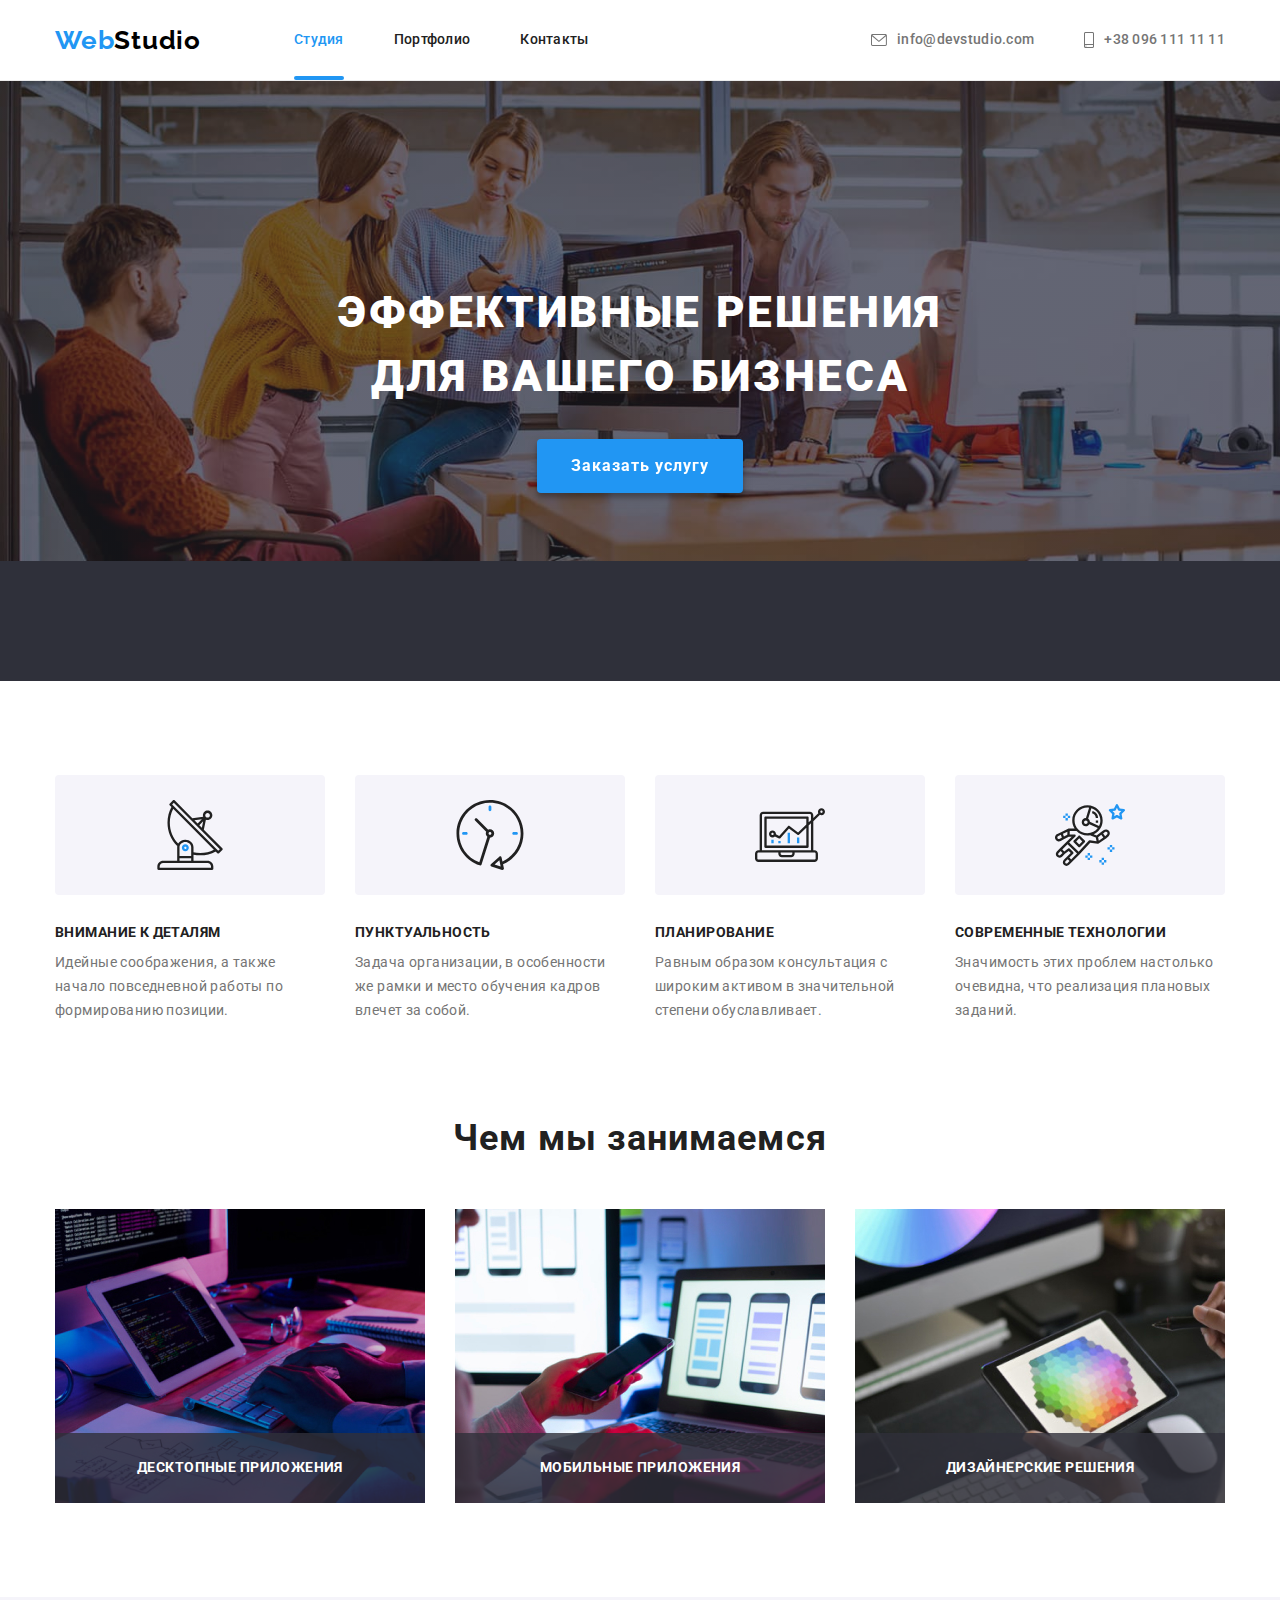
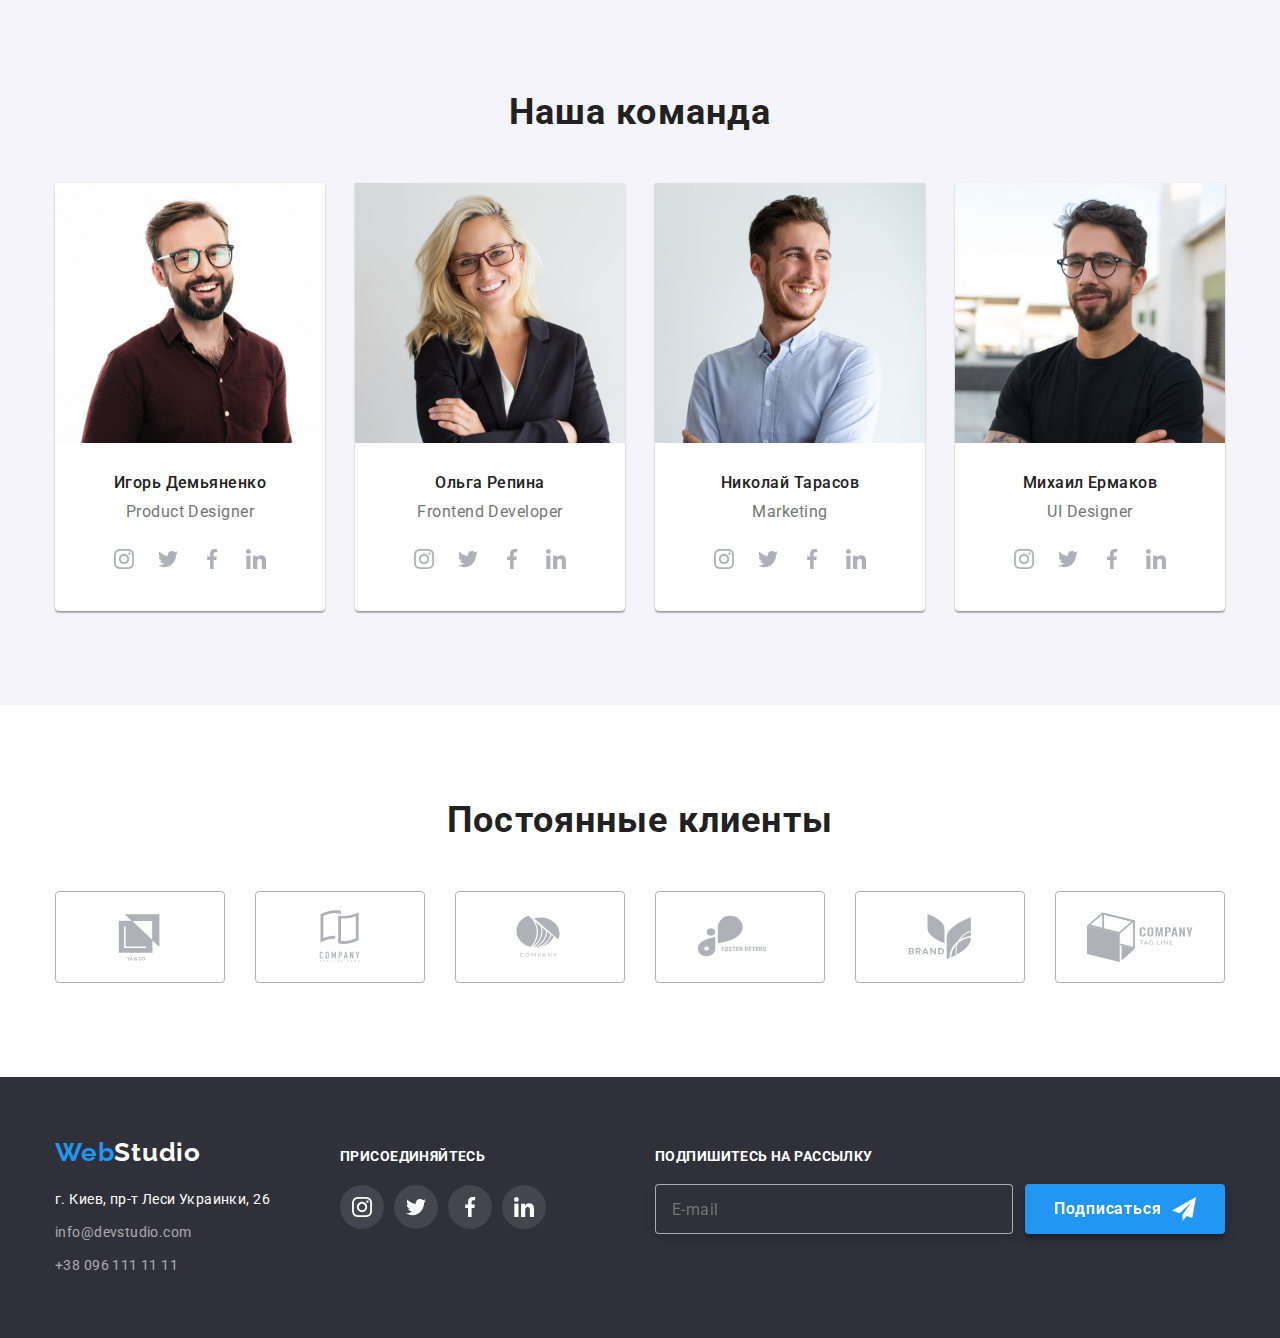
==== index.html @ 2eb10746 "created" ====
<!DOCTYPE html>
<html lang="ru">
<head>
    <meta charset="UTF-8">
    <meta http-equiv="X-UA-Compatible" content="IE=edge">
    <meta name="viewport" content="width=device-width, initial-scale=1.0">
      <title>WebStudio</title> 
    <link rel="preconnect" href="https://fonts.googleapis.com">
<link rel="preconnect" href="https://fonts.gstatic.com" crossorigin>
<link href="https://fonts.googleapis.com/css2?family=Raleway:wght@700&family=Roboto:wght@400;500;700;900&display=swap" rel="stylesheet">
<link rel="stylesheet"
    href="https://cdnjs.cloudflare.com/ajax/libs/modern-normalize/1.1.0/modern-normalize.min.css" />
    <link rel="stylesheet" href="css/main.min.css">
</head>
<body>
       <header class="header">
        <div class="container header-container">
           <!-- main navigation -->
        <nav class="header-nav">
           <a class="logo" href="./index.html">Web<span class="header__logoStudio">Studio</span></a>
<ul class="nav-list"> 
    <li class="nav-list__item"><a href="./index.html" class="nav-list__link current">Студия</a></li>
    <li class="nav-list__item"><a href="./potfolio.html" class="nav-list__link">Портфолио</a></li>
    <li class="nav-list__item"><a href="#" class="nav-list__link">Контакты</a></li>
</ul>
</nav>
<!-- contact navigation -->
<ul class="contact-list"> 
    <li class="contact-list__item">
     <a href="mailto:info@devstudio.com" class="contact-list__link">
        <svg class="contact-list__icon" aria-label="e-mail adress" width="16" height="12">
            <use href="./images/sprite_svg/project-icons.svg#icon-envelope"></use>
        </svg>
        info@devstudio.com
    </a>
    </li>
    <li class="contact-list__item">
        <a href="tel:+380961111111" class="contact-list__link">
            <svg class="contact-list__icon" aria-label="e-mail adress" width="10" height="16">
                <use href="./images/sprite_svg/project-icons.svg#icon-smartphone"></use>
            </svg>
            +38 096 111 11 11
        </a></li>
</ul>
</div>
    </header> 
        <main>
        <!-- Секція з банером і кнопкою -->
            <section class="hero overlay">
                <div class="container">
                <h1 class="hero_hero-title">Эффективные решения<br> для вашего бизнеса</h1>
            <button data-modal-open type="button" class="button-order">Заказать услугу</button>
                 </div>
        </section>
    <!--Описание возможностей/способностей-->
        <section class="benefits">
            <div class="container">
            <h2 class="visually-hidden">Наши особенности</h2> 
            <ul class="benefits_list">
                <li class="benefits_item">
                    <div class="benefits_icon-bg">
                    <svg aria-label="antenna" width="70" height="70">
                        <use href="./images/sprite_svg/project-icons.svg#icon-antenna"></use>
                    </svg>
                    </div>
                    <h3 class="benefits_title">Внимание к деталям</h3>
                    <p class="benefits_description">Идейные соображения, а также начало повседневной работы по формированию позиции.</p>
                </li>
                <li class="benefits_item">
                    <div class="benefits_icon-bg">
                     <svg aria-label="clock" width="70" height="70">
                        <use href="./images/sprite_svg/project-icons.svg#icon-clock"></use>
                    </svg>
                    </div>
                    <h3 class="benefits_title">Пунктуальность</h3>
                    <p class="benefits_description">Задача организации, в особенности же рамки и место обучения кадров влечет за собой.</p>
                </li>
                <li class="benefits_item">
                    <div class="benefits_icon-bg">
                     <svg aria-label="diagram" width="70" height="70">
                        <use href="./images/sprite_svg/project-icons.svg#icon-diagram"></use>
                    </svg>
                    </div>
                    <h3 class="benefits_title">Планирование</h3>
                    <p class="benefits_description">Равным образом консультация с широким активом в значительной степени обуславливает.</p>
                </li>
                <li class="benefits_item">
                    <div class="benefits_icon-bg">
                     <svg aria-label="icon-astronaut" width="70" height="70">
                        <use href="./images/sprite_svg/project-icons.svg#icon-astronaut"></use>
                    </svg>
                    </div>
                    <h3 class="benefits_title">Современные технологии</h3>
                    <p class="benefits_description">Значимость этих проблем настолько очевидна, что реализация плановых заданий.</p>
                </li>
            </ul>
            </div>
        </section>
    <!--Чем мы занимаемся-->
        <section class="services">
            <div class="container">
            <h2 class="services_title">Чем мы занимаемся</h2>
            <ul class="services_list">
                <li class="services_item">
                    <img src="./images/box1.jpg" 
                    alt="верстка сайтов"    
                    width="370" 
                    height="294"> 
                        <p class="services_desc">
              Десктопные приложения
            </p>
                </li>
                <li class="services_item">
                    <img src="./images/box2.jpg" 
                    alt="верстка мобильных приложений"
                    width="370"
                    height="294"
                    > 
                           <p class="services_desc">
               Мобильные приложения
                           </p>
                </li>
                <li class="services_item">
                    <img src="./images/box3.jpg" 
                    alt="web дизайн"
                    width="370"
                    height="294"
                    > 
                <p class="services_desc">
               Дизайнерские решения
            </p>
                </li>
            </ul>
            </div>
        </section>
    <!--НАША КОМАНДА-->
        <section class="team">
            <div class="container">
            <h2 class="team__title">Наша команда</h2>
            <ul class="team__list">
                <li class="team__item">
                    <img src="./images/team/Igor_Demyanenko.jpg" 
                    alt="Игорь Демьяненко Product Designer"
                    width="270">
                    <div class="team__card">
                    <h3 class="team__name">Игорь Демьяненко</h3>
                    <p class="team__spec">Product Designer</p>
                    <ul class="icons-set">
                        <li class="icons-set__item">
                        <a class="icons-set__link" href="">
                            <svg class="icons-set__icon" aria-label="instagram">
                                <use href="./images/sprite_svg/project-icons.svg#icon-instagram"></use>
                            </svg>
                        </a>
</li>
<li class="icons-set__item">
                         <a class="icons-set__link" href="">
                            <svg class="icons-set__icon" aria-label="twitter">
                                <use href="./images/sprite_svg/project-icons.svg#icon-twitter"></use>
                            </svg>
                        </a>
</li>
<li class="icons-set__item">
                         <a class="icons-set__link" href="">
                            <svg class="icons-set__icon" aria-label="facebook">
                                <use href="./images/sprite_svg/project-icons.svg#icon-facebook"></use>
                            </svg>
                        </a>
</li>
<li class="icons-set__item">
                         <a class="icons-set__link" href="">
                            <svg class="icons-set__icon" aria-label="linkedin">
                                <use href="./images/sprite_svg/project-icons.svg#icon-linkedin"></use>
                            </svg>
                        </a>
                        </li>
                    </ul>
                </div>
          </li>
                <li class="team__item">
                    <img src="./images/team/Olga_Repina.jpg" 
                    alt="Ольга Репина Frontend Developer"
                    width="270">
                    <div class="team__card">
                    <h3 class="team__name">Ольга Репина</h3>
                    <p class="team__spec">Frontend Developer</p>
                    <ul class="icons-set">
                        <li class="icons-set__item">
                        <a class="icons-set__link" href="">
                            <svg class="icons-set__icon" aria-label="instagram">
                                <use href="./images/sprite_svg/project-icons.svg#icon-instagram"></use>
                            </svg>
                        </a>
</li>
<li class="icons-set__item">
                         <a class="icons-set__link" href="">
                            <svg class="icons-set__icon" aria-label="twitter">
                                <use href="./images/sprite_svg/project-icons.svg#icon-twitter"></use>
                            </svg>
                        </a>
</li>
<li class="icons-set__item">
                         <a class="icons-set__link" href="">
                            <svg class="icons-set__icon" aria-label="facebook">
                                <use href="./images/sprite_svg/project-icons.svg#icon-facebook"></use>
                            </svg>
                        </a>
</li>
<li class="icons-set__item">
                         <a class="icons-set__link" href="">
                            <svg class="icons-set__icon" aria-label="linkedin">
                                <use href="./images/sprite_svg/project-icons.svg#icon-linkedin"></use>
                            </svg>
                        </a>
                        </li>
                    </ul>
</div>                </li>
                <li class="team__item">
                    <img src="./images/team/Nikolay_Tarasov.jpg" 
                    alt="Николай Тарасов Marketing"
                    width="270">
                    <div class="team__card">
                    <h3 class="team__name">Николай Тарасов</h3>
                    <p class="team__spec">Marketing</p>
                   <ul class="icons-set">
                        <li class="icons-set__item">
                        <a class="icons-set__link" href="">
                            <svg class="icons-set__icon" aria-label="instagram">
                                <use href="./images/sprite_svg/project-icons.svg#icon-instagram"></use>
                            </svg>
                        </a>
</li>
<li class="icons-set__item">
                         <a class="icons-set__link" href="">
                            <svg class="icons-set__icon" aria-label="twitter">
                                <use href="./images/sprite_svg/project-icons.svg#icon-twitter"></use>
                            </svg>
                        </a>
</li>
<li class="icons-set__item">
                         <a class="icons-set__link" href="">
                            <svg class="icons-set__icon" aria-label="facebook">
                                <use href="./images/sprite_svg/project-icons.svg#icon-facebook"></use>
                            </svg>
                        </a>
</li>
<li class="icons-set__item">
                         <a class="icons-set__link" href="">
                            <svg class="icons-set__icon" aria-label="linkedin">
                                <use href="./images/sprite_svg/project-icons.svg#icon-linkedin"></use>
                            </svg>
                        </a>
                        </li>
                    </ul>
   </div>             </li>
                <li class="team__item">
                    <img src="./images/team/Mykhail_Ermakov.jpg" 
                    alt="Михаил Ермаков UI Designer"
                    width="270">
                    <div class="team__card">
                    <h3 class="team__name">Михаил Ермаков</h3>
                    <p class="team__spec">UI Designer</p>
                    <ul class="icons-set">
                        <li class="icons-set__item">
                        <a class="icons-set__link" href="">
                            <svg class="icons-set__icon" aria-label="instagram">
                                <use href="./images/sprite_svg/project-icons.svg#icon-instagram"></use>
                            </svg>
                        </a>
</li>
<li class="icons-set__item">
                         <a class="icons-set__link" href="">
                            <svg class="icons-set__icon" aria-label="twitter">
                                <use href="./images/sprite_svg/project-icons.svg#icon-twitter"></use>
                            </svg>
                        </a>
</li>
<li class="icons-set__item">
                         <a class="icons-set__link" href="">
                            <svg class="icons-set__icon" aria-label="facebook">
                                <use href="./images/sprite_svg/project-icons.svg#icon-facebook"></use>
                            </svg>
                        </a>
</li>
<li class="icons-set__item">
                         <a class="icons-set__link" href="">
                            <svg class="icons-set__icon" aria-label="linkedin">
                                <use href="./images/sprite_svg/project-icons.svg#icon-linkedin"></use>
                            </svg>
                        </a>
                        </li>
                    </ul>
   </div>             </li>
            </ul>
            </div>
        </section>

    <!-- СЕКЦІЯ НАШІ КЛІЄНТИ! -->
        <section class="customers">
            <div class="container">
                <h2 class="customers__title">Постоянные клиенты</h2>
                <ul class="customers__list">
                    <li class="customers__item">
                        <a class="customers__link" href="#">
                            <svg class="customers__icon" aria-label="customer" height="60" width="106">
                                <use href="./images/sprite_svg/project-icons.svg#icon-Logo1"></use>
                            </svg>
                        </a>
                    </li>
                    <li class="customers__item">
                        <a class="customers__link" href="#">
                            <svg class="customers__icon" aria-label="customer" height="60" width="106">
                                <use href="./images/sprite_svg/project-icons.svg#icon-Logo2"></use>
                            </svg>
                        </a>
                    </li>
                    <li class="customers__item">
                        <a class="customers__link" href="#">
                            <svg class="customers__icon" aria-label="customer" height="60" width="106">
                                <use href="./images/sprite_svg/project-icons.svg#icon-Logo3"></use>
                            </svg>
                        </a>
                    </li>
                    <li class="customers__item">
                        <a class="customers__link" href="#">
                            <svg class="customers__icon" aria-label="customer" height="60" width="106">
                                <use href="./images/sprite_svg/project-icons.svg#icon-Logo4"></use>
                            </svg>
                        </a>
                    </li>
                    <li class="customers__item">
                        <a class="customers__link" href="#">
                            <svg class="customers__icon" aria-label="customer" height="60" width="106">
                                <use href="./images/sprite_svg/project-icons.svg#icon-Logo5"></use>
                            </svg>
                        </a>
                    </li>
                    <li class="customers__item">
                        <a class="customers__link" href="#">
                            <svg class="customers__icon" aria-label="customer" height="60" width="106">
                                <use href="./images/sprite_svg/project-icons.svg#icon-Logo6"></use>
                            </svg>
                        </a>
                    </li>
                </ul>
            </div>

        </section>
</main>
 <footer class="footer">
    <div class="container footer-container">
        <div class="footer-nav">
        <a class="logo" href="./index.html">Web<span class="footer__logoStudio">Studio</span></a>
            <address class="footer-adress">
            <ul class="footer-adress__list">
                <li class="footer-adress__item">
                <a class="footer-adress__link footer-adress__link--white" href="https://goo.gl/maps/piqngm7oDQpEDh6u6" 
    target="_blank" 
    rel="noopener nofollow noreferrer">
    г. Киев, пр-т Леси Украинки, 26</a>

</li>
<li class="footer-adress__item"><a class="footer-adress__link" href="mailto:info@devstudio.com">info@devstudio.com</a></li>
<li class="footer-adress__item"><a class="footer-adress__link" href="tel:+380961111111">+38 096 111 11 11</a></li>
</ul>
</address>
</div>
<div class="footer-joinUs">
    <p class="footer-joinUs__title">присоединяйтесь</p>
    <div class="footer-icons">
    <ul class="footer-icons__list">
                        <li class="footer-icons__item">
                        <a class="footer-icons__link" href="">
                            <svg class="footer-icons__icon" aria-label="instagram">
                                <use href="./images/sprite_svg/project-icons.svg#icon-instagram"></use>
                            </svg>
                        </a>
</li>
<li class="footer-icons__item">
                         <a class="footer-icons__link" href="">
                            <svg class="footer-icons__icon" aria-label="twitter">
                                <use href="./images/sprite_svg/project-icons.svg#icon-twitter"></use>
                            </svg>
                        </a>
</li>
                        <li class="footer-icons__item">
                         <a class="footer-icons__link" href="">
                            <svg class="footer-icons__icon" aria-label="facebook">
                                <use href="./images/sprite_svg/project-icons.svg#icon-facebook"></use>
                            </svg>
                        </a>
</li>
<li class="footer-icons__item">
                         <a class="footer-icons__link" href="">
                            <svg class="footer-icons__icon" aria-label="linkedin">
                                <use href="./images/sprite_svg/project-icons.svg#icon-linkedin"></use>
                            </svg>
                        </a>
    </li>
                    </ul>
                    </div>
</div>
    <div class="footer-subscribe">
        <p class="footer-subscribe__title">Подпишитесь на рассылку</p>
        <form class="footer-subscribe__form" autocomplete="off">
          <input class="footer-subscribe__input" type="email" name="subscribe" placeholder="E-mail" pattern=".+@globex\.com"
            size="30" required />
          <button class="button-order subscribe-button" type="submit">
            <span class="subscribe-button__text">Подписаться</span>
            <svg class="subscribe-button__icon" width="24" height="24">
              <use class="subscribe-use" href="./images/sprite_svg/project-icons.svg#icon-send"></use>
            </svg>
          </button>
        </form>
      </div>
      </div>

    </footer>

<div class="backdrop is-hidden" data-modal>
    <div class="modal">
      <!-- <div class="cascad"> -->
      <button class="modal__button" data-modal-close type="button">
        <svg class="modal__button-icon">
          <use href="./images/sprite_svg/project-icons.svg#icon-close"></use>
        </svg>
      </button>
      <!-- </div> -->
      <form class="register-form">
        <label class="register-form__user">
          <strong class="register-form__title">
            Оставьте свои данные, мы вам перезвоним
          </strong>
        </label>

        <label class="register-form__user">
          <span class="register-form__field">Имя</span>
          <input class="register-form__input" type="text" name="user-name" required>
          <svg class="register-form__icon" width="12" height="12">
            <use href="./images/sprite_svg/project-icons.svg#icon-person"></use>
          </svg>
        </label>
        <label class="register-form__user">
          <span class="register-form__field">Телефон</span>
          <input class="register-form__input" type="tel" name="user-name-tel" required>
          <svg class="register-form__icon" width="13" height="13">
            <use href="./images/sprite_svg/project-icons.svg#icon-phone" width="13" height="13"></use>
          </svg>
        </label>
        <label class="register-form__user">
          <span class="register-form__field">Почта</span>
          <input class="register-form__input" type="email" name="user-name-email" pattern=".+@globex\.com" size="30"
            required>
          <svg class="register-form__icon" width="15" height="13">
            <use href="./images/sprite_svg/project-icons.svg#icon-e-mail"></use>
          </svg>
        </label>
        <label class="register-form__user coments">
          <span class="register-form__field">Комментарий</span>
          <textarea class="coments register-form__input" name="user-name-text"
            placeholder="Введите текст"></textarea>
        </label>
        <label class="register-form__consent">
          <input class="register-from__checkbox" type="checkbox" name="policy" value="policy" required>
          <span class="register-from__checkbox-text"></span>Соглашаюсь с рассылкой и принимаю
          <a class="register-from__checkbox-link" href="https://goit.ua/agreement/" target="blank" rel="noopener noreferrer">Условия
            договора</a>
        </label>
               <button class="modal__btn-submit" type="submit">
          <span class="modal__btn-submit--text">Отправить</span>
        </button>
      </form>
    </div>
  </div>

  <script src="./modal.js"></script>

    </body>
</html>
---- css/main.min.css ----
h1,h2,h3,h4,h5,h6,p{margin:0;font-style:normal;font-weight:400}img{display:block;max-width:100%;height:auto}address{font-style:normal}section{padding-top:94px;padding-bottom:94px}ul{list-style:none;padding-left:0;margin:0}a{text-decoration:none;cursor:pointer}body{background-color:var(--color-white);color:var(--text-color-black);font-family:Roboto,sans-serif;letter-spacing:.03em;font-size:14px}.container{width:1200px;margin:0 auto;padding:0 15px}:root{--text-color-blue: #2196f3;--text-color-black: #212121;--text-color-grey: #757575;--color-white: #ffffff;--color-grey: #f5f4fa;--color-dark: #2f303a;--text-color-footer: #ffffff99;--logo-color-black: #000000;--color-hover-button:#188ce8;--icons-color-grey: #AFB1B8;--border-color:#EEEEEE;--transition-timing-function: 250ms cubic-bezier(0.4, 0, 0.2, 1);--transition-timing-function-close:550ms cubic-bezier(0.4, 0, 0.2, 1);--color-services-img: rgba(47, 48, 58, 0.8);--color-anim:rgba(33, 150, 243, 0.9);--color-overlay-modal: rgba(0, 0, 0, 0.2);--color-modal-close:#8d8c8c;--color-modal-button: 1px solid rgba(0, 0, 0, 0.1);--color-modal-lightbutton:#ffeeee;--color-subscribe-input: #4caf50;--project-shadow:0px 1px 1px rgba(0, 0, 0, 0.12), 0px 4px 4px rgba(0, 0, 0, 0.06), 1px 4px 6px rgba(0, 0, 0, 0.16)}.visually-hidden{position:absolute;width:1px;height:1px;margin:-1px;border:0;padding:0;white-space:nowrap;-webkit-clip-path:inset(100%);clip-path:inset(100%);clip:rect(0 0 0 0);overflow:hidden}.logo{font-family:"Raleway";font-style:normal;font-weight:700;font-size:26px;line-height:1.19;letter-spacing:.03em;color:var(--text-color-blue)}.header__logoStudio{font-family:"Raleway";font-style:normal;font-weight:700;font-size:26px;line-height:1.19;letter-spacing:.03em;color:var(--logo-color-black)}.footer__logoStudio{font-family:"Raleway";font-style:normal;font-weight:700;font-size:26px;line-height:1.19;letter-spacing:.03em;color:var(--color-white)}.button-order{background:var(--text-color-blue);-webkit-box-shadow:0px 4px 4px rgba(0,0,0,.15);box-shadow:0px 4px 4px rgba(0,0,0,.15);border-radius:4px;border-color:rgba(0,0,0,0);color:var(--color-white);font-weight:700;font-size:16px;line-height:1.88;text-align:center;letter-spacing:.06em;cursor:pointer;padding:10px 32px;-webkit-filter:drop-shadow(0px 4px 4px rgba(0, 0, 0, 0.25));filter:drop-shadow(0px 4px 4px rgba(0, 0, 0, 0.25));-webkit-transition:background-color var(--transition-timing-function),-webkit-box-shadow var(--transition-timing-function);transition:background-color var(--transition-timing-function),-webkit-box-shadow var(--transition-timing-function);transition:background-color var(--transition-timing-function),box-shadow var(--transition-timing-function);transition:background-color var(--transition-timing-function),box-shadow var(--transition-timing-function),-webkit-box-shadow var(--transition-timing-function)}.button-order:hover,.button-order:focus{background-color:var(--color-hover-button);-webkit-box-shadow:0px 4px 4px rgba(0,0,0,.15);box-shadow:0px 4px 4px rgba(0,0,0,.15)}.header{border-bottom:1px solid #ececec}.nav-list__link{font-family:"Roboto",sans-serif;font-style:normal;font-weight:500;font-size:14px;line-height:1.14;letter-spacing:.02em;color:var(--text-color-black);-webkit-transition:color var(--transition-timing-function);transition:color var(--transition-timing-function)}.nav-list__item{position:relative}.current{color:var(--text-color-blue)}.nav-list__link.current::after{content:"";position:absolute;display:block;width:100%;height:4px;background-color:var(--text-color-blue);border-radius:2px;left:0;bottom:0;-webkit-transition:background-color var(--transition-timing-function-close);transition:background-color var(--transition-timing-function-close);-webkit-transition:color var(--transition-timing-function);transition:color var(--transition-timing-function)}.contact-list__link{display:-webkit-box;display:-ms-flexbox;display:flex;font-family:"Roboto",sans-serif;font-weight:500;line-height:1.14;letter-spacing:.02em;color:var(--text-color-grey);-webkit-box-align:center;-ms-flex-align:center;align-items:center;-webkit-transition:color var(--transition-timing-function);transition:color var(--transition-timing-function)}.contact-list__icon{fill:currentColor;margin-right:10px}.nav-list__link{padding-top:32px;padding-bottom:32px;display:block}.nav-list__link:hover,.nav-list__link:focus{color:var(--text-color-blue)}.contact-list__link{padding-top:32px;padding-bottom:32px;display:-webkit-box;display:-ms-flexbox;display:flex}.contact-list__link:hover,.contact-list__link:focus{color:var(--text-color-blue)}.header-container{display:-webkit-box;display:-ms-flexbox;display:flex;-webkit-box-align:center;-ms-flex-align:center;align-items:center}.header-nav{display:-webkit-box;display:-ms-flexbox;display:flex;-webkit-box-align:center;-ms-flex-align:center;align-items:center}.nav-list{display:-webkit-box;display:-ms-flexbox;display:flex;margin-left:93px}.nav-list .nav-list__item+.nav-list__item{margin-left:50px}.contact-list{display:-webkit-box;display:-ms-flexbox;display:flex;margin-left:auto;-webkit-box-align:center;-ms-flex-align:center;align-items:center}.contact-list .contact-list__item+.contact-list__item{margin-left:50px}.hero{background-color:var(--color-dark);text-align:center;position:center;padding-top:200px;padding-bottom:200px;background-image:-webkit-gradient(linear, left top, left bottom, from(rgba(47, 48, 58, 0.4)), to(rgba(47, 48, 58, 0.4))),url(../images/hero-overlay.jpg);background-image:linear-gradient(rgba(47, 48, 58, 0.4), rgba(47, 48, 58, 0.4)),url(../images/hero-overlay.jpg);max-width:1600px;height:600px;margin-left:auto;margin-right:auto;background-repeat:no-repeat;background-size:contain}.hero_hero-title{font-weight:900;font-size:44px;line-height:1.45;text-align:center;letter-spacing:.06em;text-transform:uppercase;color:var(--color-white);margin-bottom:30px}.benefits_title{font-weight:700;font-size:14px;line-height:1.14;letter-spacing:.03em;text-transform:uppercase;margin-bottom:10px}.benefits_description{font-weight:400;font-size:14px;line-height:1.71;letter-spacing:.03em;color:var(--text-color-grey);display:-webkit-box;display:-ms-flexbox;display:flex;width:270px}.benefits_list{display:-webkit-box;display:-ms-flexbox;display:flex}.benefits_list .benefits_item+.benefits_item{margin-left:30px}.benefits_icon-bg{background-color:var(--color-grey);margin-bottom:30px;-webkit-box-pack:center;-ms-flex-pack:center;justify-content:center;-webkit-box-align:center;-ms-flex-align:center;align-items:center;height:120px;display:-webkit-box;display:-ms-flexbox;display:flex;border-radius:4px}.services_title{font-weight:700;font-size:36px;line-height:1.17;text-align:center;letter-spacing:.03em;margin-bottom:50px}.services_item{position:relative}.services_list{display:-webkit-box;display:-ms-flexbox;display:flex;position:relative}.services_list .services_item+.services_item{margin-left:30px}.services_desc{display:-webkit-box;display:-ms-flexbox;display:flex;position:absolute;width:100%;height:70px;bottom:0;left:0;-webkit-box-align:center;-ms-flex-align:center;align-items:center;-webkit-box-pack:center;-ms-flex-pack:center;justify-content:center;font-weight:700;line-height:1.14;text-transform:uppercase;background-color:var(--color-services-img);color:var(--color-white)}.services{padding-top:0}.team{background-color:var(--color-grey);text-align:center}.team__title{font-weight:700;font-size:36px;line-height:1.17;text-align:center;letter-spacing:.03em;margin-bottom:50px}.team__item{display:block;-webkit-box-shadow:0px 1px 3px rgba(0,0,0,.12),0px 1px 1px rgba(0,0,0,.14),0px 2px 1px rgba(0,0,0,.2);box-shadow:0px 1px 3px rgba(0,0,0,.12),0px 1px 1px rgba(0,0,0,.14),0px 2px 1px rgba(0,0,0,.2);border-radius:0px 0px 4px 4px}.team__list{display:-webkit-box;display:-ms-flexbox;display:flex}.team__list .team__item+.team__item{margin-left:30px}.team__name{font-weight:500;font-size:16px;line-height:1.19;letter-spacing:.03em;margin-bottom:10px}.team__spec{font-weight:400;font-size:16px;line-height:1.19;letter-spacing:.03em;color:var(--text-color-grey);margin-bottom:16px}.team__item{background-color:var(--color-white);text-align:center}.team__card{padding-top:30px;padding-bottom:30px}.icons-set__icon{width:20px;height:20px;fill:currentColor}.icons-set{display:-webkit-box;display:-ms-flexbox;display:flex;-webkit-box-align:center;-ms-flex-align:center;align-items:center;-webkit-box-pack:center;-ms-flex-pack:center;justify-content:center}.icons-set_item:not(:first-child){margin-left:10px}.icons-set__link{height:44px;width:44px;display:-webkit-box;display:-ms-flexbox;display:flex;-webkit-box-align:center;-ms-flex-align:center;align-items:center;-webkit-box-pack:center;-ms-flex-pack:center;justify-content:center;border-radius:50%;color:var(--icons-color-grey);-webkit-transition:background-color var(--transition-timing-function),color var(--transition-timing-function);transition:background-color var(--transition-timing-function),color var(--transition-timing-function)}.icons-set__link:hover,.icons-set__link:focus{color:var(--color-white);background-color:var(--text-color-blue)}.customers__title{font-weight:700;font-size:36px;line-height:1.17;text-align:center;letter-spacing:.03em;color:var(--text-color-black);margin-bottom:50px}.customers__list{display:-webkit-box;display:-ms-flexbox;display:flex}.customers__link{width:170px;height:92px;display:-webkit-box;display:-ms-flexbox;display:flex;-webkit-box-align:center;-ms-flex-align:center;align-items:center;-webkit-box-pack:center;-ms-flex-pack:center;justify-content:center;color:var(--icons-color-grey);border-color:var(--icons-color-grey);border:1px solid;border-radius:4px;-webkit-transition:border-color var(--transition-timing-function),color var(--transition-timing-function),scale var(--transition-timing-function);transition:border-color var(--transition-timing-function),color var(--transition-timing-function),scale var(--transition-timing-function)}.customers__link:hover,.customers__link:focus{color:var(--text-color-blue);border-color:var(--text-color-blue);-webkit-transform:scale(1.05);transform:scale(1.05)}.customers__icon{fill:currentColor}.customers__list .customers__item+.customers__item{margin-left:30px}.footer{background-color:var(--color-dark);padding-top:60px;padding-bottom:60px}.footer-container{display:-webkit-box;display:-ms-flexbox;display:flex;-webkit-box-align:baseline;-ms-flex-align:baseline;align-items:baseline}.footer-nav{margin-right:70px}.footer-adress__link{font-weight:400;font-size:14px;line-height:1.71;letter-spacing:.03em;color:var(--text-color-footer);-webkit-transition:color var(--transition-timing-function);transition:color var(--transition-timing-function)}.footer-adress__link:hover,.footer-adress__link:focus{color:var(--text-color-blue)}.footer-adress__link--white{color:var(--color-white);-webkit-transition:color var(--transition-timing-function);transition:color var(--transition-timing-function)}.footer-adress__list{margin-top:20px}.footer-adress__item:not(:last-child){margin-bottom:9px}.footer .logo{margin-bottom:20px}.footer-joinUs__title{font-weight:700;font-size:14px;line-height:1.14;letter-spacing:.03em;text-transform:uppercase;color:var(--color-white);margin-bottom:20px}.footer-icons__list{display:-webkit-box;display:-ms-flexbox;display:flex}.footer-icons__item:not(:first-child){margin-left:10px}.footer-icons__link{height:44px;width:44px;display:-webkit-box;display:-ms-flexbox;display:flex;-webkit-box-align:center;-ms-flex-align:center;align-items:center;-webkit-box-pack:center;-ms-flex-pack:center;justify-content:center;border-radius:50%;color:var(--color-white);background-color:rgba(255,255,255,.1);-webkit-transition:background-color var(--transition-timing-function);transition:background-color var(--transition-timing-function)}.footer-icons__link:hover,.footer-icons__link:focus{background-color:var(--text-color-blue);color:var(--color-white)}.footer-icons__icon{width:20px;height:20px;fill:currentColor}.footer-subscribe{margin-left:auto}.footer-subscribe__form{display:-webkit-box;display:-ms-flexbox;display:flex}.footer-subscribe__title{margin-bottom:20px;font-weight:700;text-transform:uppercase;color:var(--color-white)}.footer-subscribe__input{-webkit-box-pack:center;-ms-flex-pack:center;justify-content:center;width:358px;height:50px;padding:15px 16px;font-weight:400;font-size:16px;line-height:20px;display:-webkit-box;display:-ms-flexbox;display:flex;-webkit-box-align:center;-ms-flex-align:center;align-items:center;letter-spacing:.03em;color:var(--text-color-footer);-webkit-box-sizing:border-box;box-sizing:border-box;border:1px solid var(--text-color-footer);-webkit-filter:drop-shadow(0px 4px 4px rgba(0, 0, 0, 0.15));filter:drop-shadow(0px 4px 4px rgba(0, 0, 0, 0.15));border-radius:4px;background-color:var(--color-dark);-webkit-transform:var(--transition-timing-function);transform:var(--transition-timing-function)}.footer-subscribe__input:hover,.footer-subscribe__input:focus{border-color:var(--text-color-blue);outline:0}.footer-subscribe__input:not(:-moz-placeholder-shown){border-color:var(--color-subscribe-input)}.footer-subscribe__input:not(:-ms-input-placeholder){border-color:var(--color-subscribe-input)}.footer-subscribe__input:not(:placeholder-shown){border-color:var(--color-subscribe-input)}.subscribe-button{display:-webkit-box;display:-ms-flexbox;display:flex;-webkit-box-pack:center;-ms-flex-pack:center;justify-content:center;-webkit-box-align:center;-ms-flex-align:center;align-items:center;width:200px;height:50px;padding:0;margin-left:12px}.subscribe-button:hover,.subscribe-button:focus{-webkit-box-shadow:0px 4px 4px rgba(0,0,0,.15);box-shadow:0px 4px 4px rgba(0,0,0,.15)}.subscribe-button__text{margin-right:10px;font-weight:700;font-size:16px;line-height:30px;display:-webkit-box;display:-ms-flexbox;display:flex;-webkit-box-align:center;-ms-flex-align:center;align-items:center;text-align:center;letter-spacing:.06em;color:var(--color-white)}.subscribe-button__icon{fill:currentColor}.footer-adress__link--white{color:var(--color-white)}.buttons-list{display:-webkit-box;display:-ms-flexbox;display:flex;-webkit-box-pack:center;-ms-flex-pack:center;justify-content:center;margin-bottom:56px}.button-about{font-weight:500;font-size:16px;line-height:1.63;text-align:center;letter-spacing:.03em;color:var(--text-color-black);background-color:var(--color-grey);border-radius:4px;border:none;padding:6px 22px;-webkit-transition:color var(--transition-timing-function),background-color var(--transition-timing-function),-webkit-box-shadow var(--transition-timing-function);transition:color var(--transition-timing-function),background-color var(--transition-timing-function),-webkit-box-shadow var(--transition-timing-function);transition:color var(--transition-timing-function),background-color var(--transition-timing-function),box-shadow var(--transition-timing-function);transition:color var(--transition-timing-function),background-color var(--transition-timing-function),box-shadow var(--transition-timing-function),-webkit-box-shadow var(--transition-timing-function)}.button-about:hover,.button-about:focus,.button-about:active{color:var(--color-white);background-color:var(--text-color-blue);cursor:pointer;-webkit-box-shadow:0px 3px 1px rgba(0,0,0,.1),0px 1px 2px rgba(0,0,0,.08),0px 2px 2px rgba(0,0,0,.12);box-shadow:0px 3px 1px rgba(0,0,0,.1),0px 1px 2px rgba(0,0,0,.08),0px 2px 2px rgba(0,0,0,.12);border-radius:4px}.buttons-list .buttons-item+.buttons-item{margin-left:8px}.samples-list{display:-webkit-box;display:-ms-flexbox;display:flex;-ms-flex-wrap:wrap;flex-wrap:wrap;-webkit-box-sizing:border-box;box-sizing:border-box}.samples-link{color:inherit;-webkit-transition:-webkit-box-shadow var(--transition-timing-function);transition:-webkit-box-shadow var(--transition-timing-function);transition:box-shadow var(--transition-timing-function);transition:box-shadow var(--transition-timing-function), -webkit-box-shadow var(--transition-timing-function)}.samples-item:hover,.samples-item:focus{-webkit-box-shadow:0px 1px 1px rgba(0,0,0,.12),0px 4px 4px rgba(0,0,0,.06),1px 4px 6px rgba(0,0,0,.16);box-shadow:0px 1px 1px rgba(0,0,0,.12),0px 4px 4px rgba(0,0,0,.06),1px 4px 6px rgba(0,0,0,.16)}.samples-item h3{margin-bottom:4px}.samples-border{padding:20px 24px;border-left:1px solid var(--border-color);border-bottom:1px solid var(--border-color);border-right:1px solid var(--border-color)}.card-list-item{position:relative;-ms-flex-preferred-size:calc((100% - 90px)/3);flex-basis:calc((100% - 90px)/3)}.galerry-text-position{position:relative;overflow:hidden}.samples-item{background-color:var(--color-white);margin-right:30px;margin-bottom:30px}.samples-block .samples-list .link:hover .samples-hover-text,.samples-block .samples-list .link:focus .samples-hover-text{opacity:1;-webkit-transform:translateY(0);transform:translateY(0)}.samples-hover-text{display:block;overflow:auto;position:absolute;width:100%;height:100%;padding:63px 24px;background-color:var(--color-anim);color:var(--color-white);font-weight:400;font-size:18px;line-height:1.56;letter-spacing:.03em;top:0;left:0;-webkit-transform:translateY(100%);transform:translateY(100%);-webkit-transition:opacity var(--transition-timing-function),-webkit-transform var(--transition-timing-function);transition:opacity var(--transition-timing-function),-webkit-transform var(--transition-timing-function);transition:transform var(--transition-timing-function),opacity var(--transition-timing-function);transition:transform var(--transition-timing-function),opacity var(--transition-timing-function),-webkit-transform var(--transition-timing-function);opacity:0}.samples-item.samples-item:nth-child(3n){margin-right:0}.samples-item:nth-last-child(-n+3){margin-bottom:0}.samples-title{font-weight:700;font-size:18px;line-height:2;letter-spacing:.06em;color:var(--text-color-black)}.samples-par{font-weight:400;font-size:16px;line-height:1.88;letter-spacing:.03em;color:var(--text-color-grey)}.samples-item:hover{cursor:pointer}.backdrop{position:fixed;width:100%;height:100%;left:0px;top:0px;background:var(--color-overlay-modal);opacity:1;-webkit-transition:opacity var(--transition-timing-function);transition:opacity var(--transition-timing-function)}.backdrop.is-hidden{opacity:0;pointer-events:none}.backdrop.is-hidden>.modal{-webkit-transform:translate(-50%, -50%) scale(1.1);transform:translate(-50%, -50%) scale(1.1)}.modal{position:absolute;width:528px;height:581px;padding:40px 39px 40px 40px;top:50%;left:50%;-webkit-transform:translate(-50%, -50%) scale(1);transform:translate(-50%, -50%) scale(1);background-color:var(--color-white);-webkit-box-shadow:0px 1px 3px rgba(0,0,0,.12),0px 1px 1px rgba(0,0,0,.14),0px 2px 1px rgba(0,0,0,.2);box-shadow:0px 1px 3px rgba(0,0,0,.12),0px 1px 1px rgba(0,0,0,.14),0px 2px 1px rgba(0,0,0,.2);border-radius:4px;-webkit-transition:-webkit-transform var(--transition-timing-function);transition:-webkit-transform var(--transition-timing-function);transition:transform var(--transition-timing-function);transition:transform var(--transition-timing-function), -webkit-transform var(--transition-timing-function)}.modal__button{position:absolute;display:-webkit-box;display:-ms-flexbox;display:flex;-webkit-box-align:center;-ms-flex-align:center;align-items:center;-webkit-box-pack:center;-ms-flex-pack:center;justify-content:center;width:30px;height:30px;border-radius:50%;border:1px solid rgba(0,0,0,.1);background-color:var(--color-white);right:8px;top:8px;-webkit-backface-visibility:hidden;backface-visibility:hidden;cursor:pointer;padding:0;-webkit-transition:background-color var(--transition-timing-function-close),color var(--transition-timing-function-close),border var(--transition-timing-function-close),-webkit-transform var(--transition-timing-function-close);transition:background-color var(--transition-timing-function-close),color var(--transition-timing-function-close),border var(--transition-timing-function-close),-webkit-transform var(--transition-timing-function-close);transition:background-color var(--transition-timing-function-close),color var(--transition-timing-function-close),transform var(--transition-timing-function-close),border var(--transition-timing-function-close);transition:background-color var(--transition-timing-function-close),color var(--transition-timing-function-close),transform var(--transition-timing-function-close),border var(--transition-timing-function-close),-webkit-transform var(--transition-timing-function-close)}.modal__button:hover{color:var(--color-hover-button)}.modal__button-icon{width:11px;height:11px;fill:currentColor}.register-form__user{display:-webkit-box;display:-ms-flexbox;display:flex;position:relative}.register-form__user:checked .register-form__input,.register-form__user:focus-within .register-form__input{border-color:var(--text-color-blue);outline:0}.register-form__user:checked .register-form__icon,.register-form__user:focus-within .register-form__icon{fill:var(--text-color-blue)}.register-form__user:nth-child(-n+4){margin-bottom:28px}.register-form__title{display:-webkit-box;display:-ms-flexbox;display:flex;width:448px;height:23px;font-weight:700;font-size:20px;line-height:1.15;text-align:center;-webkit-box-pack:center;-ms-flex-pack:center;justify-content:center;letter-spacing:.03em;color:var(--text-color-black)}.register-form__field{position:absolute;width:100%;font-weight:400;font-size:12px;line-height:1.17;letter-spacing:.01em;color:var(--text-color-grey);-webkit-transform:translateY(-120%);transform:translateY(-120%)}.register-form__input{width:100%;height:40px;border:1px solid rgba(33,33,33,.2);border-radius:4px;-webkit-transition:border-color var(--transition-timing-function),fill var(--transition-timing-function);transition:border-color var(--transition-timing-function),fill var(--transition-timing-function);padding:12px 12px 12px 42px}.coments>.register-form__input{padding:12px 16px}.register-form__icon{position:absolute;left:14px;top:50%;-webkit-transform:translateY(-50%);transform:translateY(-50%);-webkit-transition:fill var(--transition-timing-function);transition:fill var(--transition-timing-function)}.register-from__checkbox{position:absolute;white-space:nowrap;width:1px;height:1px;overflow:hidden;border:0;padding:0;clip:rect(0 0 0 0);-webkit-clip-path:inset(50%);clip-path:inset(50%);margin:-1px}.register-form__consent{display:-webkit-box;display:-ms-flexbox;display:flex;-webkit-box-align:center;-ms-flex-align:center;align-items:center;-webkit-box-pack:center;-ms-flex-pack:center;justify-content:center;font-weight:400;font-size:14px;line-height:24px;letter-spacing:.03em;color:var(--text-color-grey);margin-top:20px;-webkit-user-select:none;-moz-user-select:none;-ms-user-select:none;user-select:none}.register-from__checkbox-text{display:inline-block;width:16px;height:15px;border:2px solid #212121;border-radius:4px;margin-right:7px;-webkit-transition:border-color var(--transition-timing-function),background-color var(--transition-timing-function);transition:border-color var(--transition-timing-function),background-color var(--transition-timing-function);background-image:url(../images/check.svg);background-repeat:no-repeat;background-size:cover}.register-from__checkbox:checked+.register-from__checkbox-text{border-color:rgba(0,0,0,0);background-color:var(--text-color-blue);background-size:contain;background-origin:border-box}.register-from__checkbox:hover+.register-from__checkbox-text{border:2px solid var(--text-color-blue)}.register-from__checkbox-link{position:relative;color:var(--text-color-blue);margin-left:6px}.register-from__checkbox-link::after{content:"";position:absolute;display:block;width:100%;height:.7px;left:0;bottom:-10;background-color:currentColor}.coments{resize:none;min-width:448px;min-height:120px}.modal__btn-submit{width:200px;height:50px;background:var(--text-color-blue);-webkit-box-shadow:0px 4px 4px rgba(0,0,0,.15);box-shadow:0px 4px 4px rgba(0,0,0,.15);color:var(--color-white);border-radius:4px;border:0;cursor:pointer;padding:0;margin:30px 124px 0px 124px;-webkit-transition:background-color var(--transition-timing-function),-webkit-box-shadow var(--transition-timing-function);transition:background-color var(--transition-timing-function),-webkit-box-shadow var(--transition-timing-function);transition:background-color var(--transition-timing-function),box-shadow var(--transition-timing-function);transition:background-color var(--transition-timing-function),box-shadow var(--transition-timing-function),-webkit-box-shadow var(--transition-timing-function)}.modal__btn-submit:hover,.modal__btn-submit:focus{background-color:var(--color-hover-button);-webkit-box-shadow:0px 4px 4px rgba(0,0,0,.15);box-shadow:0px 4px 4px rgba(0,0,0,.15);cursor:pointer}.modal__btn-submit--text{font-weight:700;font-size:16px;line-height:1.875;letter-spacing:.06em}/*# sourceMappingURL=main.min.css.map */
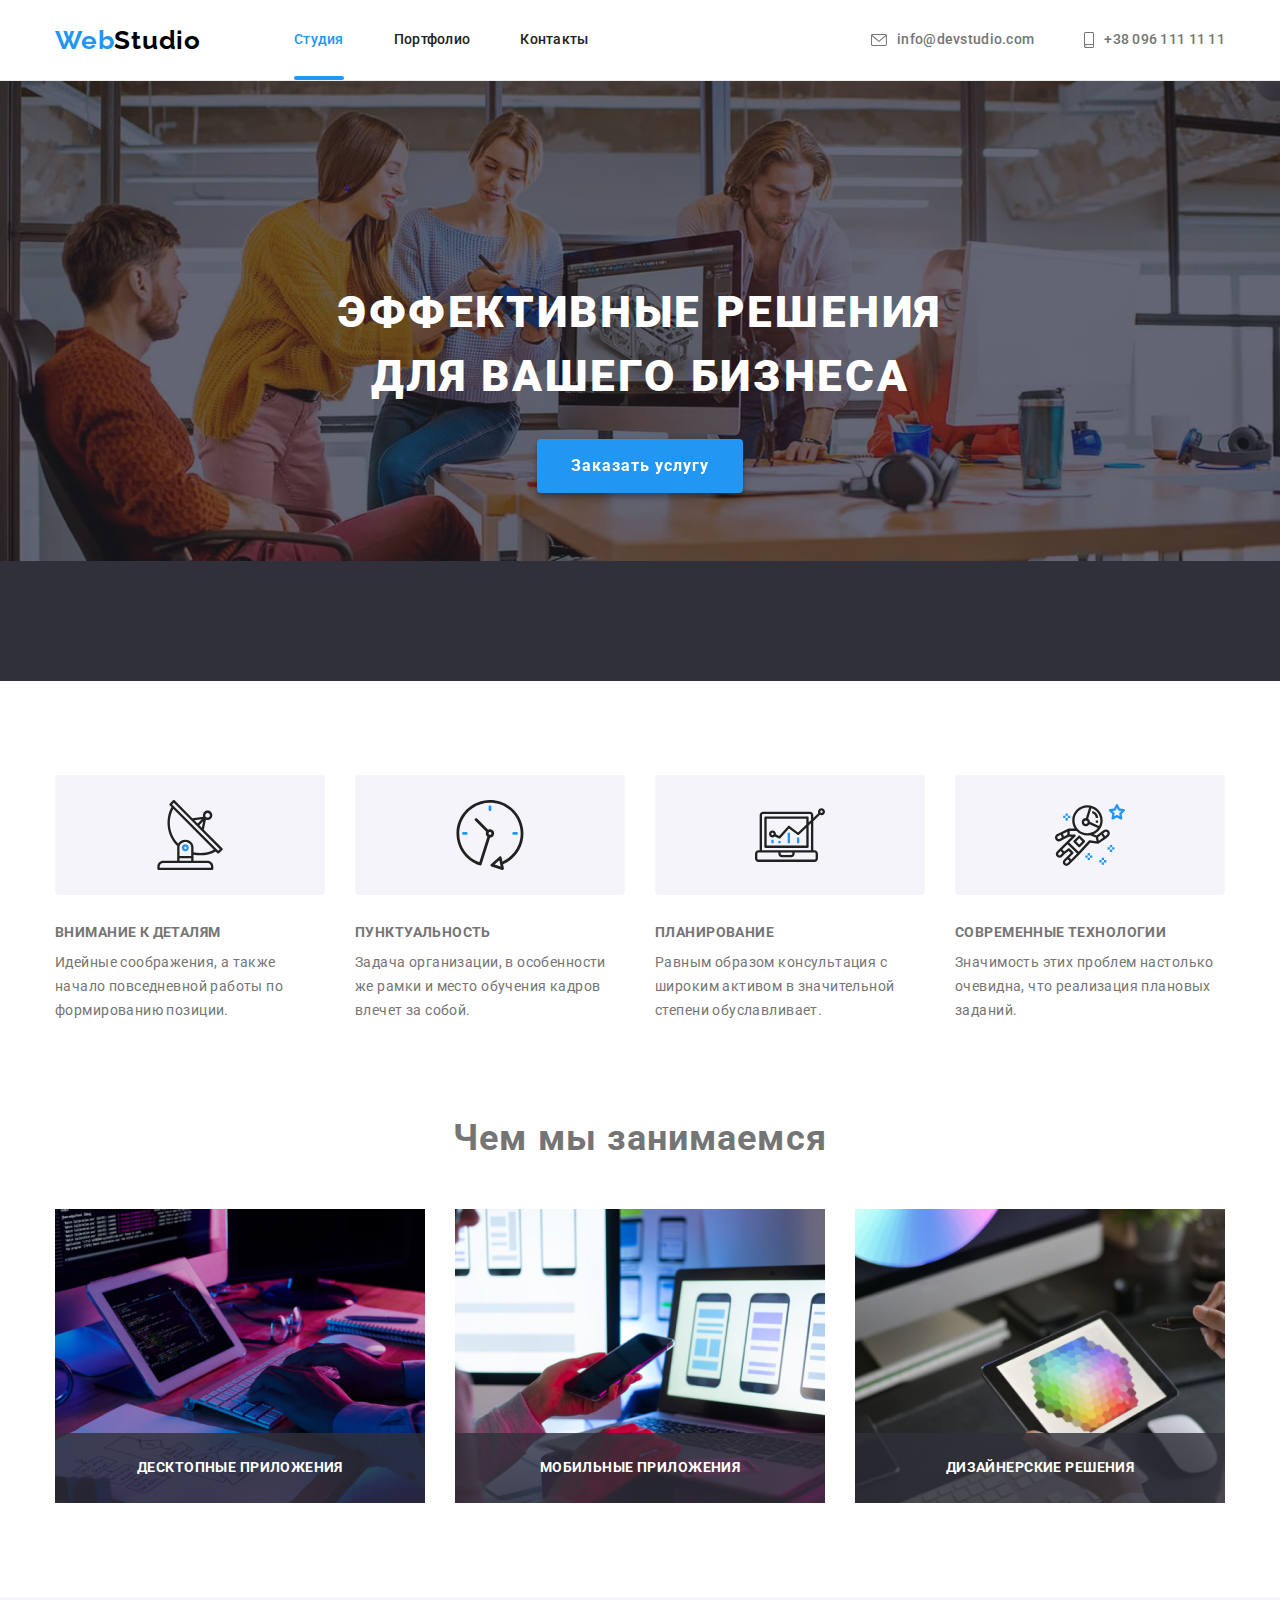
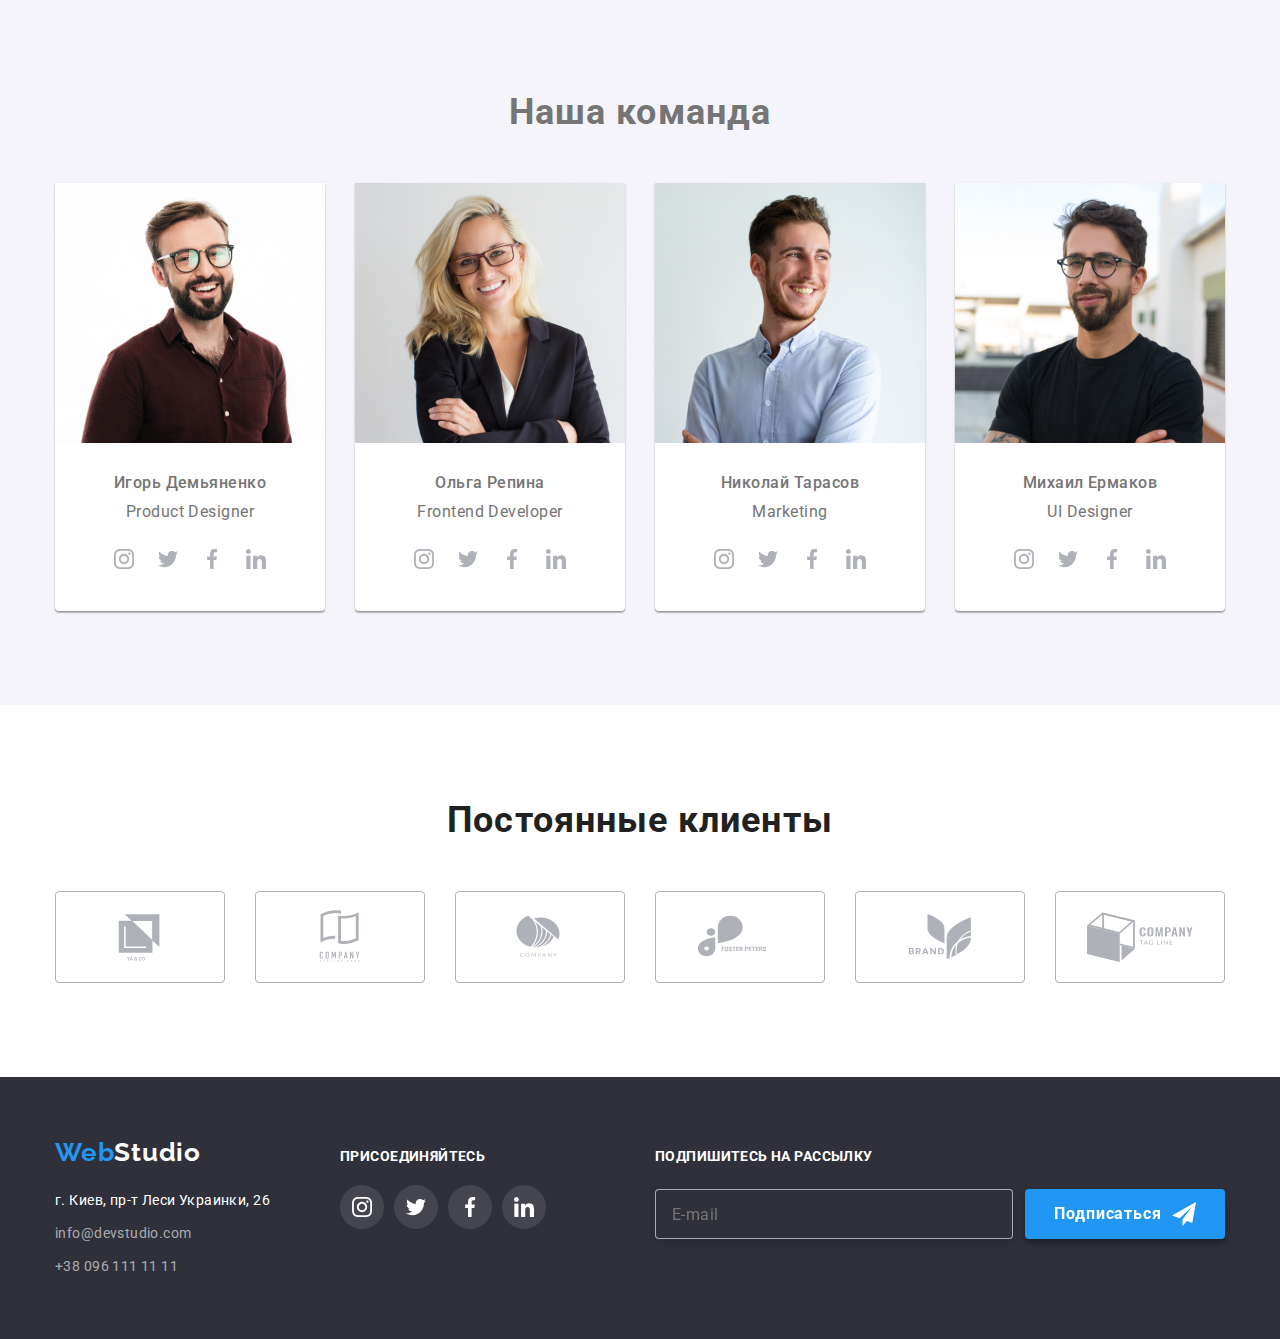
==== commit ff01b9ac: "08_02" ====
--- a/index.html
+++ b/index.html
@@ -12,7 +12,7 @@
     href="https://cdnjs.cloudflare.com/ajax/libs/modern-normalize/1.1.0/modern-normalize.min.css" />
     <link rel="stylesheet" href="css/main.min.css">
 </head>
-<body>
+<body data-body>
        <header class="header">
         <div class="container header-container">
            <!-- main navigation -->
@@ -42,7 +42,51 @@
             +38 096 111 11 11
         </a></li>
 </ul>
+      <button class="burger-menu__btn" data-menu-button type="button" aria-label="мобільне меню кнопка">
+        <svg class="burger-menu__btn-icon" width="24" height="16" aria-label="мобільний перемикач меню">
+          <use class="icon-menu" href="./images/sprite_svg/project-icons.svg#icon-burger"></use>
+          <use class="icon-cross" href="./images/sprite_svg/project-icons.svg#icon-cross"></use>
+        </svg>
+      </button>
 </div>
+ <!-- Панелль телефона -->
+    <div class="tel-panel" data-menu>
+      <ul class="tel-panel__nav">
+        <li class="tel-panel__nav-item tel-panel__nav-item--studio">
+          <a class="tel-panel__nav-link tel-panel__nav-link--current" href="./index.html">Студия</a>
+        </li>
+        <li class="tel-panel__nav-item tel-panel__nav-item--portfolio">
+          <a class="tel-panel__nav-link" href="./portfolio.html">Портфолио</a>
+        </li>
+        <li class="tel-panel__nav-item">
+          <a class="tel-panel__nav-link" href="#address">Контакты</a>
+        </li>
+      </ul>
+      <ul class="tel-panel__cont-list">
+        <li class="tel-panel__cont-item">
+          <a class="tel-panel__cont-link-tel" href="tel:+380961111111"> +38 096 111 11 11</a>
+        </li>
+        <li class="tel-panel__cont-item">
+          <a class="tel-panel__cont-link-mail" href="mailto:info@devstudio.com">
+            info@devstudio.com
+          </a>
+        </li>
+      </ul>
+      <ul class="tel-panel__network-list">
+        <li class="tel-panel__network-item">
+          <a class="tel-panel__network-link" href="">Instagram</a>
+        </li>
+        <li class="tel-panel__network-item">
+          <a class="tel-panel__network-link" href="">Twitter</a>
+        </li>
+        <li class="tel-panel__network-item">
+          <a class="tel-panel__network-link" href="">Facebook</a>
+        </li>
+        <li class="tel-panel__network-item">
+          <a class="tel-panel__network-link" href="">LinkedIn</a>
+        </li>
+      </ul>
+    </div>
     </header> 
         <main>
         <!-- Секція з банером і кнопкою -->
--- a/css/main.min.css
+++ b/css/main.min.css
@@ -1 +1 @@
-h1,h2,h3,h4,h5,h6,p{margin:0;font-style:normal;font-weight:400}img{display:block;max-width:100%;height:auto}address{font-style:normal}section{padding-top:94px;padding-bottom:94px}ul{list-style:none;padding-left:0;margin:0}a{text-decoration:none;cursor:pointer}body{background-color:var(--color-white);color:var(--text-color-black);font-family:Roboto,sans-serif;letter-spacing:.03em;font-size:14px}.container{width:1200px;margin:0 auto;padding:0 15px}:root{--text-color-blue: #2196f3;--text-color-black: #212121;--text-color-grey: #757575;--color-white: #ffffff;--color-grey: #f5f4fa;--color-dark: #2f303a;--text-color-footer: #ffffff99;--logo-color-black: #000000;--color-hover-button:#188ce8;--icons-color-grey: #AFB1B8;--border-color:#EEEEEE;--transition-timing-function: 250ms cubic-bezier(0.4, 0, 0.2, 1);--transition-timing-function-close:550ms cubic-bezier(0.4, 0, 0.2, 1);--color-services-img: rgba(47, 48, 58, 0.8);--color-anim:rgba(33, 150, 243, 0.9);--color-overlay-modal: rgba(0, 0, 0, 0.2);--color-modal-close:#8d8c8c;--color-modal-button: 1px solid rgba(0, 0, 0, 0.1);--color-modal-lightbutton:#ffeeee;--color-subscribe-input: #4caf50;--project-shadow:0px 1px 1px rgba(0, 0, 0, 0.12), 0px 4px 4px rgba(0, 0, 0, 0.06), 1px 4px 6px rgba(0, 0, 0, 0.16)}.visually-hidden{position:absolute;width:1px;height:1px;margin:-1px;border:0;padding:0;white-space:nowrap;-webkit-clip-path:inset(100%);clip-path:inset(100%);clip:rect(0 0 0 0);overflow:hidden}.logo{font-family:"Raleway";font-style:normal;font-weight:700;font-size:26px;line-height:1.19;letter-spacing:.03em;color:var(--text-color-blue)}.header__logoStudio{font-family:"Raleway";font-style:normal;font-weight:700;font-size:26px;line-height:1.19;letter-spacing:.03em;color:var(--logo-color-black)}.footer__logoStudio{font-family:"Raleway";font-style:normal;font-weight:700;font-size:26px;line-height:1.19;letter-spacing:.03em;color:var(--color-white)}.button-order{background:var(--text-color-blue);-webkit-box-shadow:0px 4px 4px rgba(0,0,0,.15);box-shadow:0px 4px 4px rgba(0,0,0,.15);border-radius:4px;border-color:rgba(0,0,0,0);color:var(--color-white);font-weight:700;font-size:16px;line-height:1.88;text-align:center;letter-spacing:.06em;cursor:pointer;padding:10px 32px;-webkit-filter:drop-shadow(0px 4px 4px rgba(0, 0, 0, 0.25));filter:drop-shadow(0px 4px 4px rgba(0, 0, 0, 0.25));-webkit-transition:background-color var(--transition-timing-function),-webkit-box-shadow var(--transition-timing-function);transition:background-color var(--transition-timing-function),-webkit-box-shadow var(--transition-timing-function);transition:background-color var(--transition-timing-function),box-shadow var(--transition-timing-function);transition:background-color var(--transition-timing-function),box-shadow var(--transition-timing-function),-webkit-box-shadow var(--transition-timing-function)}.button-order:hover,.button-order:focus{background-color:var(--color-hover-button);-webkit-box-shadow:0px 4px 4px rgba(0,0,0,.15);box-shadow:0px 4px 4px rgba(0,0,0,.15)}.header{border-bottom:1px solid #ececec}.nav-list__link{font-family:"Roboto",sans-serif;font-style:normal;font-weight:500;font-size:14px;line-height:1.14;letter-spacing:.02em;color:var(--text-color-black);-webkit-transition:color var(--transition-timing-function);transition:color var(--transition-timing-function)}.nav-list__item{position:relative}.current{color:var(--text-color-blue)}.nav-list__link.current::after{content:"";position:absolute;display:block;width:100%;height:4px;background-color:var(--text-color-blue);border-radius:2px;left:0;bottom:0;-webkit-transition:background-color var(--transition-timing-function-close);transition:background-color var(--transition-timing-function-close);-webkit-transition:color var(--transition-timing-function);transition:color var(--transition-timing-function)}.contact-list__link{display:-webkit-box;display:-ms-flexbox;display:flex;font-family:"Roboto",sans-serif;font-weight:500;line-height:1.14;letter-spacing:.02em;color:var(--text-color-grey);-webkit-box-align:center;-ms-flex-align:center;align-items:center;-webkit-transition:color var(--transition-timing-function);transition:color var(--transition-timing-function)}.contact-list__icon{fill:currentColor;margin-right:10px}.nav-list__link{padding-top:32px;padding-bottom:32px;display:block}.nav-list__link:hover,.nav-list__link:focus{color:var(--text-color-blue)}.contact-list__link{padding-top:32px;padding-bottom:32px;display:-webkit-box;display:-ms-flexbox;display:flex}.contact-list__link:hover,.contact-list__link:focus{color:var(--text-color-blue)}.header-container{display:-webkit-box;display:-ms-flexbox;display:flex;-webkit-box-align:center;-ms-flex-align:center;align-items:center}.header-nav{display:-webkit-box;display:-ms-flexbox;display:flex;-webkit-box-align:center;-ms-flex-align:center;align-items:center}.nav-list{display:-webkit-box;display:-ms-flexbox;display:flex;margin-left:93px}.nav-list .nav-list__item+.nav-list__item{margin-left:50px}.contact-list{display:-webkit-box;display:-ms-flexbox;display:flex;margin-left:auto;-webkit-box-align:center;-ms-flex-align:center;align-items:center}.contact-list .contact-list__item+.contact-list__item{margin-left:50px}.hero{background-color:var(--color-dark);text-align:center;position:center;padding-top:200px;padding-bottom:200px;background-image:-webkit-gradient(linear, left top, left bottom, from(rgba(47, 48, 58, 0.4)), to(rgba(47, 48, 58, 0.4))),url(../images/hero-overlay.jpg);background-image:linear-gradient(rgba(47, 48, 58, 0.4), rgba(47, 48, 58, 0.4)),url(../images/hero-overlay.jpg);max-width:1600px;height:600px;margin-left:auto;margin-right:auto;background-repeat:no-repeat;background-size:contain}.hero_hero-title{font-weight:900;font-size:44px;line-height:1.45;text-align:center;letter-spacing:.06em;text-transform:uppercase;color:var(--color-white);margin-bottom:30px}.benefits_title{font-weight:700;font-size:14px;line-height:1.14;letter-spacing:.03em;text-transform:uppercase;margin-bottom:10px}.benefits_description{font-weight:400;font-size:14px;line-height:1.71;letter-spacing:.03em;color:var(--text-color-grey);display:-webkit-box;display:-ms-flexbox;display:flex;width:270px}.benefits_list{display:-webkit-box;display:-ms-flexbox;display:flex}.benefits_list .benefits_item+.benefits_item{margin-left:30px}.benefits_icon-bg{background-color:var(--color-grey);margin-bottom:30px;-webkit-box-pack:center;-ms-flex-pack:center;justify-content:center;-webkit-box-align:center;-ms-flex-align:center;align-items:center;height:120px;display:-webkit-box;display:-ms-flexbox;display:flex;border-radius:4px}.services_title{font-weight:700;font-size:36px;line-height:1.17;text-align:center;letter-spacing:.03em;margin-bottom:50px}.services_item{position:relative}.services_list{display:-webkit-box;display:-ms-flexbox;display:flex;position:relative}.services_list .services_item+.services_item{margin-left:30px}.services_desc{display:-webkit-box;display:-ms-flexbox;display:flex;position:absolute;width:100%;height:70px;bottom:0;left:0;-webkit-box-align:center;-ms-flex-align:center;align-items:center;-webkit-box-pack:center;-ms-flex-pack:center;justify-content:center;font-weight:700;line-height:1.14;text-transform:uppercase;background-color:var(--color-services-img);color:var(--color-white)}.services{padding-top:0}.team{background-color:var(--color-grey);text-align:center}.team__title{font-weight:700;font-size:36px;line-height:1.17;text-align:center;letter-spacing:.03em;margin-bottom:50px}.team__item{display:block;-webkit-box-shadow:0px 1px 3px rgba(0,0,0,.12),0px 1px 1px rgba(0,0,0,.14),0px 2px 1px rgba(0,0,0,.2);box-shadow:0px 1px 3px rgba(0,0,0,.12),0px 1px 1px rgba(0,0,0,.14),0px 2px 1px rgba(0,0,0,.2);border-radius:0px 0px 4px 4px}.team__list{display:-webkit-box;display:-ms-flexbox;display:flex}.team__list .team__item+.team__item{margin-left:30px}.team__name{font-weight:500;font-size:16px;line-height:1.19;letter-spacing:.03em;margin-bottom:10px}.team__spec{font-weight:400;font-size:16px;line-height:1.19;letter-spacing:.03em;color:var(--text-color-grey);margin-bottom:16px}.team__item{background-color:var(--color-white);text-align:center}.team__card{padding-top:30px;padding-bottom:30px}.icons-set__icon{width:20px;height:20px;fill:currentColor}.icons-set{display:-webkit-box;display:-ms-flexbox;display:flex;-webkit-box-align:center;-ms-flex-align:center;align-items:center;-webkit-box-pack:center;-ms-flex-pack:center;justify-content:center}.icons-set_item:not(:first-child){margin-left:10px}.icons-set__link{height:44px;width:44px;display:-webkit-box;display:-ms-flexbox;display:flex;-webkit-box-align:center;-ms-flex-align:center;align-items:center;-webkit-box-pack:center;-ms-flex-pack:center;justify-content:center;border-radius:50%;color:var(--icons-color-grey);-webkit-transition:background-color var(--transition-timing-function),color var(--transition-timing-function);transition:background-color var(--transition-timing-function),color var(--transition-timing-function)}.icons-set__link:hover,.icons-set__link:focus{color:var(--color-white);background-color:var(--text-color-blue)}.customers__title{font-weight:700;font-size:36px;line-height:1.17;text-align:center;letter-spacing:.03em;color:var(--text-color-black);margin-bottom:50px}.customers__list{display:-webkit-box;display:-ms-flexbox;display:flex}.customers__link{width:170px;height:92px;display:-webkit-box;display:-ms-flexbox;display:flex;-webkit-box-align:center;-ms-flex-align:center;align-items:center;-webkit-box-pack:center;-ms-flex-pack:center;justify-content:center;color:var(--icons-color-grey);border-color:var(--icons-color-grey);border:1px solid;border-radius:4px;-webkit-transition:border-color var(--transition-timing-function),color var(--transition-timing-function),scale var(--transition-timing-function);transition:border-color var(--transition-timing-function),color var(--transition-timing-function),scale var(--transition-timing-function)}.customers__link:hover,.customers__link:focus{color:var(--text-color-blue);border-color:var(--text-color-blue);-webkit-transform:scale(1.05);transform:scale(1.05)}.customers__icon{fill:currentColor}.customers__list .customers__item+.customers__item{margin-left:30px}.footer{background-color:var(--color-dark);padding-top:60px;padding-bottom:60px}.footer-container{display:-webkit-box;display:-ms-flexbox;display:flex;-webkit-box-align:baseline;-ms-flex-align:baseline;align-items:baseline}.footer-nav{margin-right:70px}.footer-adress__link{font-weight:400;font-size:14px;line-height:1.71;letter-spacing:.03em;color:var(--text-color-footer);-webkit-transition:color var(--transition-timing-function);transition:color var(--transition-timing-function)}.footer-adress__link:hover,.footer-adress__link:focus{color:var(--text-color-blue)}.footer-adress__link--white{color:var(--color-white);-webkit-transition:color var(--transition-timing-function);transition:color var(--transition-timing-function)}.footer-adress__list{margin-top:20px}.footer-adress__item:not(:last-child){margin-bottom:9px}.footer .logo{margin-bottom:20px}.footer-joinUs__title{font-weight:700;font-size:14px;line-height:1.14;letter-spacing:.03em;text-transform:uppercase;color:var(--color-white);margin-bottom:20px}.footer-icons__list{display:-webkit-box;display:-ms-flexbox;display:flex}.footer-icons__item:not(:first-child){margin-left:10px}.footer-icons__link{height:44px;width:44px;display:-webkit-box;display:-ms-flexbox;display:flex;-webkit-box-align:center;-ms-flex-align:center;align-items:center;-webkit-box-pack:center;-ms-flex-pack:center;justify-content:center;border-radius:50%;color:var(--color-white);background-color:rgba(255,255,255,.1);-webkit-transition:background-color var(--transition-timing-function);transition:background-color var(--transition-timing-function)}.footer-icons__link:hover,.footer-icons__link:focus{background-color:var(--text-color-blue);color:var(--color-white)}.footer-icons__icon{width:20px;height:20px;fill:currentColor}.footer-subscribe{margin-left:auto}.footer-subscribe__form{display:-webkit-box;display:-ms-flexbox;display:flex}.footer-subscribe__title{margin-bottom:20px;font-weight:700;text-transform:uppercase;color:var(--color-white)}.footer-subscribe__input{-webkit-box-pack:center;-ms-flex-pack:center;justify-content:center;width:358px;height:50px;padding:15px 16px;font-weight:400;font-size:16px;line-height:20px;display:-webkit-box;display:-ms-flexbox;display:flex;-webkit-box-align:center;-ms-flex-align:center;align-items:center;letter-spacing:.03em;color:var(--text-color-footer);-webkit-box-sizing:border-box;box-sizing:border-box;border:1px solid var(--text-color-footer);-webkit-filter:drop-shadow(0px 4px 4px rgba(0, 0, 0, 0.15));filter:drop-shadow(0px 4px 4px rgba(0, 0, 0, 0.15));border-radius:4px;background-color:var(--color-dark);-webkit-transform:var(--transition-timing-function);transform:var(--transition-timing-function)}.footer-subscribe__input:hover,.footer-subscribe__input:focus{border-color:var(--text-color-blue);outline:0}.footer-subscribe__input:not(:-moz-placeholder-shown){border-color:var(--color-subscribe-input)}.footer-subscribe__input:not(:-ms-input-placeholder){border-color:var(--color-subscribe-input)}.footer-subscribe__input:not(:placeholder-shown){border-color:var(--color-subscribe-input)}.subscribe-button{display:-webkit-box;display:-ms-flexbox;display:flex;-webkit-box-pack:center;-ms-flex-pack:center;justify-content:center;-webkit-box-align:center;-ms-flex-align:center;align-items:center;width:200px;height:50px;padding:0;margin-left:12px}.subscribe-button:hover,.subscribe-button:focus{-webkit-box-shadow:0px 4px 4px rgba(0,0,0,.15);box-shadow:0px 4px 4px rgba(0,0,0,.15)}.subscribe-button__text{margin-right:10px;font-weight:700;font-size:16px;line-height:30px;display:-webkit-box;display:-ms-flexbox;display:flex;-webkit-box-align:center;-ms-flex-align:center;align-items:center;text-align:center;letter-spacing:.06em;color:var(--color-white)}.subscribe-button__icon{fill:currentColor}.footer-adress__link--white{color:var(--color-white)}.buttons-list{display:-webkit-box;display:-ms-flexbox;display:flex;-webkit-box-pack:center;-ms-flex-pack:center;justify-content:center;margin-bottom:56px}.button-about{font-weight:500;font-size:16px;line-height:1.63;text-align:center;letter-spacing:.03em;color:var(--text-color-black);background-color:var(--color-grey);border-radius:4px;border:none;padding:6px 22px;-webkit-transition:color var(--transition-timing-function),background-color var(--transition-timing-function),-webkit-box-shadow var(--transition-timing-function);transition:color var(--transition-timing-function),background-color var(--transition-timing-function),-webkit-box-shadow var(--transition-timing-function);transition:color var(--transition-timing-function),background-color var(--transition-timing-function),box-shadow var(--transition-timing-function);transition:color var(--transition-timing-function),background-color var(--transition-timing-function),box-shadow var(--transition-timing-function),-webkit-box-shadow var(--transition-timing-function)}.button-about:hover,.button-about:focus,.button-about:active{color:var(--color-white);background-color:var(--text-color-blue);cursor:pointer;-webkit-box-shadow:0px 3px 1px rgba(0,0,0,.1),0px 1px 2px rgba(0,0,0,.08),0px 2px 2px rgba(0,0,0,.12);box-shadow:0px 3px 1px rgba(0,0,0,.1),0px 1px 2px rgba(0,0,0,.08),0px 2px 2px rgba(0,0,0,.12);border-radius:4px}.buttons-list .buttons-item+.buttons-item{margin-left:8px}.samples-list{display:-webkit-box;display:-ms-flexbox;display:flex;-ms-flex-wrap:wrap;flex-wrap:wrap;-webkit-box-sizing:border-box;box-sizing:border-box}.samples-link{color:inherit;-webkit-transition:-webkit-box-shadow var(--transition-timing-function);transition:-webkit-box-shadow var(--transition-timing-function);transition:box-shadow var(--transition-timing-function);transition:box-shadow var(--transition-timing-function), -webkit-box-shadow var(--transition-timing-function)}.samples-item:hover,.samples-item:focus{-webkit-box-shadow:0px 1px 1px rgba(0,0,0,.12),0px 4px 4px rgba(0,0,0,.06),1px 4px 6px rgba(0,0,0,.16);box-shadow:0px 1px 1px rgba(0,0,0,.12),0px 4px 4px rgba(0,0,0,.06),1px 4px 6px rgba(0,0,0,.16)}.samples-item h3{margin-bottom:4px}.samples-border{padding:20px 24px;border-left:1px solid var(--border-color);border-bottom:1px solid var(--border-color);border-right:1px solid var(--border-color)}.card-list-item{position:relative;-ms-flex-preferred-size:calc((100% - 90px)/3);flex-basis:calc((100% - 90px)/3)}.galerry-text-position{position:relative;overflow:hidden}.samples-item{background-color:var(--color-white);margin-right:30px;margin-bottom:30px}.samples-block .samples-list .link:hover .samples-hover-text,.samples-block .samples-list .link:focus .samples-hover-text{opacity:1;-webkit-transform:translateY(0);transform:translateY(0)}.samples-hover-text{display:block;overflow:auto;position:absolute;width:100%;height:100%;padding:63px 24px;background-color:var(--color-anim);color:var(--color-white);font-weight:400;font-size:18px;line-height:1.56;letter-spacing:.03em;top:0;left:0;-webkit-transform:translateY(100%);transform:translateY(100%);-webkit-transition:opacity var(--transition-timing-function),-webkit-transform var(--transition-timing-function);transition:opacity var(--transition-timing-function),-webkit-transform var(--transition-timing-function);transition:transform var(--transition-timing-function),opacity var(--transition-timing-function);transition:transform var(--transition-timing-function),opacity var(--transition-timing-function),-webkit-transform var(--transition-timing-function);opacity:0}.samples-item.samples-item:nth-child(3n){margin-right:0}.samples-item:nth-last-child(-n+3){margin-bottom:0}.samples-title{font-weight:700;font-size:18px;line-height:2;letter-spacing:.06em;color:var(--text-color-black)}.samples-par{font-weight:400;font-size:16px;line-height:1.88;letter-spacing:.03em;color:var(--text-color-grey)}.samples-item:hover{cursor:pointer}.backdrop{position:fixed;width:100%;height:100%;left:0px;top:0px;background:var(--color-overlay-modal);opacity:1;-webkit-transition:opacity var(--transition-timing-function);transition:opacity var(--transition-timing-function)}.backdrop.is-hidden{opacity:0;pointer-events:none}.backdrop.is-hidden>.modal{-webkit-transform:translate(-50%, -50%) scale(1.1);transform:translate(-50%, -50%) scale(1.1)}.modal{position:absolute;width:528px;height:581px;padding:40px 39px 40px 40px;top:50%;left:50%;-webkit-transform:translate(-50%, -50%) scale(1);transform:translate(-50%, -50%) scale(1);background-color:var(--color-white);-webkit-box-shadow:0px 1px 3px rgba(0,0,0,.12),0px 1px 1px rgba(0,0,0,.14),0px 2px 1px rgba(0,0,0,.2);box-shadow:0px 1px 3px rgba(0,0,0,.12),0px 1px 1px rgba(0,0,0,.14),0px 2px 1px rgba(0,0,0,.2);border-radius:4px;-webkit-transition:-webkit-transform var(--transition-timing-function);transition:-webkit-transform var(--transition-timing-function);transition:transform var(--transition-timing-function);transition:transform var(--transition-timing-function), -webkit-transform var(--transition-timing-function)}.modal__button{position:absolute;display:-webkit-box;display:-ms-flexbox;display:flex;-webkit-box-align:center;-ms-flex-align:center;align-items:center;-webkit-box-pack:center;-ms-flex-pack:center;justify-content:center;width:30px;height:30px;border-radius:50%;border:1px solid rgba(0,0,0,.1);background-color:var(--color-white);right:8px;top:8px;-webkit-backface-visibility:hidden;backface-visibility:hidden;cursor:pointer;padding:0;-webkit-transition:background-color var(--transition-timing-function-close),color var(--transition-timing-function-close),border var(--transition-timing-function-close),-webkit-transform var(--transition-timing-function-close);transition:background-color var(--transition-timing-function-close),color var(--transition-timing-function-close),border var(--transition-timing-function-close),-webkit-transform var(--transition-timing-function-close);transition:background-color var(--transition-timing-function-close),color var(--transition-timing-function-close),transform var(--transition-timing-function-close),border var(--transition-timing-function-close);transition:background-color var(--transition-timing-function-close),color var(--transition-timing-function-close),transform var(--transition-timing-function-close),border var(--transition-timing-function-close),-webkit-transform var(--transition-timing-function-close)}.modal__button:hover{color:var(--color-hover-button)}.modal__button-icon{width:11px;height:11px;fill:currentColor}.register-form__user{display:-webkit-box;display:-ms-flexbox;display:flex;position:relative}.register-form__user:checked .register-form__input,.register-form__user:focus-within .register-form__input{border-color:var(--text-color-blue);outline:0}.register-form__user:checked .register-form__icon,.register-form__user:focus-within .register-form__icon{fill:var(--text-color-blue)}.register-form__user:nth-child(-n+4){margin-bottom:28px}.register-form__title{display:-webkit-box;display:-ms-flexbox;display:flex;width:448px;height:23px;font-weight:700;font-size:20px;line-height:1.15;text-align:center;-webkit-box-pack:center;-ms-flex-pack:center;justify-content:center;letter-spacing:.03em;color:var(--text-color-black)}.register-form__field{position:absolute;width:100%;font-weight:400;font-size:12px;line-height:1.17;letter-spacing:.01em;color:var(--text-color-grey);-webkit-transform:translateY(-120%);transform:translateY(-120%)}.register-form__input{width:100%;height:40px;border:1px solid rgba(33,33,33,.2);border-radius:4px;-webkit-transition:border-color var(--transition-timing-function),fill var(--transition-timing-function);transition:border-color var(--transition-timing-function),fill var(--transition-timing-function);padding:12px 12px 12px 42px}.coments>.register-form__input{padding:12px 16px}.register-form__icon{position:absolute;left:14px;top:50%;-webkit-transform:translateY(-50%);transform:translateY(-50%);-webkit-transition:fill var(--transition-timing-function);transition:fill var(--transition-timing-function)}.register-from__checkbox{position:absolute;white-space:nowrap;width:1px;height:1px;overflow:hidden;border:0;padding:0;clip:rect(0 0 0 0);-webkit-clip-path:inset(50%);clip-path:inset(50%);margin:-1px}.register-form__consent{display:-webkit-box;display:-ms-flexbox;display:flex;-webkit-box-align:center;-ms-flex-align:center;align-items:center;-webkit-box-pack:center;-ms-flex-pack:center;justify-content:center;font-weight:400;font-size:14px;line-height:24px;letter-spacing:.03em;color:var(--text-color-grey);margin-top:20px;-webkit-user-select:none;-moz-user-select:none;-ms-user-select:none;user-select:none}.register-from__checkbox-text{display:inline-block;width:16px;height:15px;border:2px solid #212121;border-radius:4px;margin-right:7px;-webkit-transition:border-color var(--transition-timing-function),background-color var(--transition-timing-function);transition:border-color var(--transition-timing-function),background-color var(--transition-timing-function);background-image:url(../images/check.svg);background-repeat:no-repeat;background-size:cover}.register-from__checkbox:checked+.register-from__checkbox-text{border-color:rgba(0,0,0,0);background-color:var(--text-color-blue);background-size:contain;background-origin:border-box}.register-from__checkbox:hover+.register-from__checkbox-text{border:2px solid var(--text-color-blue)}.register-from__checkbox-link{position:relative;color:var(--text-color-blue);margin-left:6px}.register-from__checkbox-link::after{content:"";position:absolute;display:block;width:100%;height:.7px;left:0;bottom:-10;background-color:currentColor}.coments{resize:none;min-width:448px;min-height:120px}.modal__btn-submit{width:200px;height:50px;background:var(--text-color-blue);-webkit-box-shadow:0px 4px 4px rgba(0,0,0,.15);box-shadow:0px 4px 4px rgba(0,0,0,.15);color:var(--color-white);border-radius:4px;border:0;cursor:pointer;padding:0;margin:30px 124px 0px 124px;-webkit-transition:background-color var(--transition-timing-function),-webkit-box-shadow var(--transition-timing-function);transition:background-color var(--transition-timing-function),-webkit-box-shadow var(--transition-timing-function);transition:background-color var(--transition-timing-function),box-shadow var(--transition-timing-function);transition:background-color var(--transition-timing-function),box-shadow var(--transition-timing-function),-webkit-box-shadow var(--transition-timing-function)}.modal__btn-submit:hover,.modal__btn-submit:focus{background-color:var(--color-hover-button);-webkit-box-shadow:0px 4px 4px rgba(0,0,0,.15);box-shadow:0px 4px 4px rgba(0,0,0,.15);cursor:pointer}.modal__btn-submit--text{font-weight:700;font-size:16px;line-height:1.875;letter-spacing:.06em}/*# sourceMappingURL=main.min.css.map */+html{width:100%;max-width:100%;overflow-x:hidden}h1,h2,h3,h4,h5,h6,p{margin:0;font-style:normal;font-weight:400}img{display:block;max-width:100%;height:auto}address{font-style:normal}section{padding-top:94px;padding-bottom:94px}@media screen and (min-width: 1200px){section{padding-top:94px;padding-bottom:94px}}ul{list-style:none;padding-left:0;margin:0}a{text-decoration:none;cursor:pointer}body{background-color:var(--color-white);color:var(--text-color-black);font-family:Roboto,sans-serif;letter-spacing:.03em;font-size:14px;width:100%;max-width:100%;overflow-x:hidden}body{color:#757575;background-color:#fff;font-family:Roboto,sans-serif;font-size:14px;line-height:1.71;letter-spacing:.03em;width:1600px;margin-right:auto;margin-left:auto}body.no-scroll{height:100vh;overflow:auto}body.no-scroll--burger-menu{height:100vh;overflow:auto}.container{width:1200px;margin:0 auto;padding:0 15px}@media screen and (min-width: 480px){.container{max-width:480px}}@media screen and (min-width: 768px){.container{max-width:768px}}@media screen and (min-width: 1200px){.container{max-width:1200px}}:root{--text-color-blue: #2196f3;--text-color-black: #212121;--text-color-grey: #757575;--color-white: #ffffff;--color-grey: #f5f4fa;--color-dark: #2f303a;--text-color-footer: #ffffff99;--logo-color-black: #000000;--color-hover-button:#188ce8;--icons-color-grey: #AFB1B8;--border-color:#EEEEEE;--transition-timing-function: 250ms cubic-bezier(0.4, 0, 0.2, 1);--transition-timing-function-close:550ms cubic-bezier(0.4, 0, 0.2, 1);--color-services-img: rgba(47, 48, 58, 0.8);--color-anim:rgba(33, 150, 243, 0.9);--color-overlay-modal: rgba(0, 0, 0, 0.2);--color-modal-close:#8d8c8c;--color-modal-button: 1px solid rgba(0, 0, 0, 0.1);--color-modal-lightbutton:#ffeeee;--color-subscribe-input: #4caf50;--project-shadow:0px 1px 1px rgba(0, 0, 0, 0.12), 0px 4px 4px rgba(0, 0, 0, 0.06), 1px 4px 6px rgba(0, 0, 0, 0.16)}.visually-hidden{position:absolute;width:1px;height:1px;margin:-1px;border:0;padding:0;white-space:nowrap;-webkit-clip-path:inset(100%);clip-path:inset(100%);clip:rect(0 0 0 0);overflow:hidden}.logo{font-family:"Raleway";font-style:normal;font-weight:700;font-size:26px;line-height:1.19;letter-spacing:.03em;color:var(--text-color-blue)}.header__logoStudio{font-family:"Raleway";font-style:normal;font-weight:700;font-size:26px;line-height:1.19;letter-spacing:.03em;color:var(--logo-color-black)}.footer__logoStudio{font-family:"Raleway";font-style:normal;font-weight:700;font-size:26px;line-height:1.19;letter-spacing:.03em;color:var(--color-white)}.button-order{background:var(--text-color-blue);-webkit-box-shadow:0px 4px 4px rgba(0,0,0,.15);box-shadow:0px 4px 4px rgba(0,0,0,.15);border-radius:4px;border-color:rgba(0,0,0,0);color:var(--color-white);font-weight:700;font-size:16px;line-height:1.88;text-align:center;letter-spacing:.06em;cursor:pointer;padding:10px 32px;-webkit-filter:drop-shadow(0px 4px 4px rgba(0, 0, 0, 0.25));filter:drop-shadow(0px 4px 4px rgba(0, 0, 0, 0.25));-webkit-transition:background-color var(--transition-timing-function),-webkit-box-shadow var(--transition-timing-function);transition:background-color var(--transition-timing-function),-webkit-box-shadow var(--transition-timing-function);transition:background-color var(--transition-timing-function),box-shadow var(--transition-timing-function);transition:background-color var(--transition-timing-function),box-shadow var(--transition-timing-function),-webkit-box-shadow var(--transition-timing-function)}.button-order:hover,.button-order:focus{background-color:var(--color-hover-button);-webkit-box-shadow:0px 4px 4px rgba(0,0,0,.15);box-shadow:0px 4px 4px rgba(0,0,0,.15)}.header{border-bottom:1px solid #ececec}.nav-list__link{font-family:"Roboto",sans-serif;font-style:normal;font-weight:500;font-size:14px;line-height:1.14;letter-spacing:.02em;color:var(--text-color-black);-webkit-transition:color var(--transition-timing-function);transition:color var(--transition-timing-function)}.nav-list__item{position:relative}.current{color:var(--text-color-blue)}.nav-list__link.current::after{content:"";position:absolute;display:block;width:100%;height:4px;background-color:var(--text-color-blue);border-radius:2px;left:0;bottom:0;-webkit-transition:background-color var(--transition-timing-function-close);transition:background-color var(--transition-timing-function-close);-webkit-transition:color var(--transition-timing-function);transition:color var(--transition-timing-function)}.contact-list__link{display:-webkit-box;display:-ms-flexbox;display:flex;font-family:"Roboto",sans-serif;font-weight:500;line-height:1.14;letter-spacing:.02em;color:var(--text-color-grey);-webkit-box-align:center;-ms-flex-align:center;align-items:center;-webkit-transition:color var(--transition-timing-function);transition:color var(--transition-timing-function)}.contact-list__icon{fill:currentColor;margin-right:10px}.nav-list__link{padding-top:32px;padding-bottom:32px;display:block}.nav-list__link:hover,.nav-list__link:focus{color:var(--text-color-blue)}.contact-list__link{padding-top:32px;padding-bottom:32px;display:-webkit-box;display:-ms-flexbox;display:flex}.contact-list__link:hover,.contact-list__link:focus{color:var(--text-color-blue)}.header-container{display:-webkit-box;display:-ms-flexbox;display:flex;-webkit-box-align:center;-ms-flex-align:center;align-items:center}.header-nav{display:-webkit-box;display:-ms-flexbox;display:flex;-webkit-box-align:center;-ms-flex-align:center;align-items:center}.nav-list{display:-webkit-box;display:-ms-flexbox;display:flex;margin-left:93px}.nav-list .nav-list__item+.nav-list__item{margin-left:50px}.contact-list{display:-webkit-box;display:-ms-flexbox;display:flex;margin-left:auto;-webkit-box-align:center;-ms-flex-align:center;align-items:center}.contact-list .contact-list__item+.contact-list__item{margin-left:50px}.burger-menu__btn{display:-webkit-box;display:-ms-flexbox;display:flex;border:none;background-color:rgba(0,0,0,0);padding:12px 8px}.burger-menu__btn.is-open{z-index:3}@media screen and (min-width: 768px){.burger-menu__btn{display:-webkit-box;display:-ms-flexbox;display:flex;display:none}}.burger-menu__btn:hover,.burger-menu__btn:focus{fill:#2196f3}.burger-menu__btn .icon-cross{opacity:0;-webkit-transform:translateX(-100%);transform:translateX(-100%)}.burger-menu__btn.is-open .icon-cross{opacity:1;-webkit-transform:translateX(0);transform:translateX(0);-webkit-transition:opacity var(--transition-timing-function-close);transition:opacity var(--transition-timing-function-close)}.burger-menu__btn.is-open .icon-menu{opacity:0;-webkit-transform:translateX(100%);transform:translateX(100%)}.burger-menu__btn .icon-menu{opacity:1;-webkit-transform:translateX(0);transform:translateX(0);-webkit-transition:opacity var(--transition-timing-function-close);transition:opacity var(--transition-timing-function-close)}.tel-panel__network-list,.tel-panel__cont-list,.tel-panel__nav{margin:0;padding:0}.tel-panel:hover,.tel-panel:focus{opacity:1;-webkit-transform:translateX(0);transform:translateX(0)}.tel-panel{-webkit-transition:-webkit-transform var(--transition-timing-function);transition:-webkit-transform var(--transition-timing-function);transition:transform var(--transition-timing-function);transition:transform var(--transition-timing-function), -webkit-transform var(--transition-timing-function);transition:transform var(--transition-timing-function),-webkit-transform var(--transition-timing-function);-webkit-transform:translateX(-100%);transform:translateX(-100%);position:fixed;top:0%;bottom:0;z-index:2;font-family:"Roboto";font-style:normal;font-weight:500;letter-spacing:.02em;width:100%;height:100%;display:-webkit-box;display:-ms-flexbox;display:flex;-webkit-box-orient:vertical;-webkit-box-direction:normal;-ms-flex-direction:column;flex-direction:column;background-color:var(--primary-bg-color);-webkit-box-shadow:0px 4px 8px rgba(0,0,0,.04),0px 2px 4px rgba(0,0,0,.08),0px 1px 3px rgba(0,0,0,.16);box-shadow:0px 4px 8px rgba(0,0,0,.04),0px 2px 4px rgba(0,0,0,.08),0px 1px 3px rgba(0,0,0,.16);overflow:auto}@media screen and (min-width: 768px){.tel-panel{display:none}}.tel-panel.is-open{opacity:1;-webkit-transform:translateX(0%);transform:translateX(0%);max-width:767px;max-height:796px}.tel-panel__nav{display:-webkit-box;display:-ms-flexbox;display:flex;-webkit-box-orient:vertical;-webkit-box-direction:normal;-ms-flex-direction:column;flex-direction:column;margin-top:48px;margin-left:40px}.tel-panel__nav-item{font-size:40px;line-height:1.17}@media screen and (max-width: 450px){.tel-panel__nav-item{font-size:calc(40px + 60*(100vw - 450px)/750)}}.tel-panel__cont-list{display:-webkit-box;display:-ms-flexbox;display:flex;-webkit-box-orient:vertical;-webkit-box-direction:normal;-ms-flex-direction:column;flex-direction:column}@media screen and (min-height: 608px){.tel-panel{height:99.99vh}}.tel-panel__nav-item--studio{margin-bottom:35.7px}.tel-panel__nav-item--portfolio{margin-bottom:32px}.tel-panel__nav{margin-bottom:auto}.tel-panel__nav-link{color:var(--titel-link-color)}.tel-panel__nav-link--current{color:var(--button-hero-two)}.tel-panel__cont-list{margin-left:40px;gap:32px}.tel-panel__cont-link-tel{font-size:34px;line-height:1.25;color:var(--button-hero-two)}@media screen and (max-width: 450px){.tel-panel__cont-link-tel{font-size:calc(34px + 60*(100vw - 450px)/750)}}.tel-panel__cont-link-mail{font-size:24px;line-height:1.16;color:var(--primary-text-color)}@media screen and (max-width: 450px){.tel-panel__cont-link-mail{font-size:calc(24px + 35*(100vw - 450px)/750)}}.tel-panel__network-list{display:-webkit-box;display:-ms-flexbox;display:flex;-ms-flex-wrap:wrap;flex-wrap:wrap;-webkit-box-pack:center;-ms-flex-pack:center;justify-content:center;gap:10px;font-size:18px;line-height:1.2;margin:64px 80px 48px 40px}@media screen and (max-width: 450px){.tel-panel__network-list{font-size:calc(18px + 10*(100vw - 450px)/750)}}.tel-panel__network-item:not(:last-child) .tel-panel__network-link{padding-right:10px;border-right:1px solid rgba(33,33,33,.2)}.tel-panel__network-link{color:var(--button-hero-two)}.hero{background-color:var(--color-dark);text-align:center;position:center;padding-top:200px;padding-bottom:200px;background-image:-webkit-gradient(linear, left top, left bottom, from(rgba(47, 48, 58, 0.4)), to(rgba(47, 48, 58, 0.4))),url(../images/hero-overlay.jpg);background-image:linear-gradient(rgba(47, 48, 58, 0.4), rgba(47, 48, 58, 0.4)),url(../images/hero-overlay.jpg);max-width:1600px;height:600px;margin-left:auto;margin-right:auto;background-repeat:no-repeat;background-size:contain}.hero_hero-title{font-weight:900;font-size:44px;line-height:1.45;text-align:center;letter-spacing:.06em;text-transform:uppercase;color:var(--color-white);margin-bottom:30px}.benefits_title{font-weight:700;font-size:14px;line-height:1.14;letter-spacing:.03em;text-transform:uppercase;margin-bottom:10px}.benefits_description{font-weight:400;font-size:14px;line-height:1.71;letter-spacing:.03em;color:var(--text-color-grey);display:-webkit-box;display:-ms-flexbox;display:flex;width:270px}.benefits_list{display:-webkit-box;display:-ms-flexbox;display:flex}.benefits_list .benefits_item+.benefits_item{margin-left:30px}.benefits_icon-bg{background-color:var(--color-grey);margin-bottom:30px;-webkit-box-pack:center;-ms-flex-pack:center;justify-content:center;-webkit-box-align:center;-ms-flex-align:center;align-items:center;height:120px;display:-webkit-box;display:-ms-flexbox;display:flex;border-radius:4px}.services_title{font-weight:700;font-size:36px;line-height:1.17;text-align:center;letter-spacing:.03em;margin-bottom:50px}.services_item{position:relative}.services_list{display:-webkit-box;display:-ms-flexbox;display:flex;position:relative}.services_list .services_item+.services_item{margin-left:30px}.services_desc{display:-webkit-box;display:-ms-flexbox;display:flex;position:absolute;width:100%;height:70px;bottom:0;left:0;-webkit-box-align:center;-ms-flex-align:center;align-items:center;-webkit-box-pack:center;-ms-flex-pack:center;justify-content:center;font-weight:700;line-height:1.14;text-transform:uppercase;background-color:var(--color-services-img);color:var(--color-white)}.services{padding-top:0}.team{background-color:var(--color-grey);text-align:center}.team__title{font-weight:700;font-size:36px;line-height:1.17;text-align:center;letter-spacing:.03em;margin-bottom:50px}.team__item{display:block;-webkit-box-shadow:0px 1px 3px rgba(0,0,0,.12),0px 1px 1px rgba(0,0,0,.14),0px 2px 1px rgba(0,0,0,.2);box-shadow:0px 1px 3px rgba(0,0,0,.12),0px 1px 1px rgba(0,0,0,.14),0px 2px 1px rgba(0,0,0,.2);border-radius:0px 0px 4px 4px}.team__list{display:-webkit-box;display:-ms-flexbox;display:flex}.team__list .team__item+.team__item{margin-left:30px}.team__name{font-weight:500;font-size:16px;line-height:1.19;letter-spacing:.03em;margin-bottom:10px}.team__spec{font-weight:400;font-size:16px;line-height:1.19;letter-spacing:.03em;color:var(--text-color-grey);margin-bottom:16px}.team__item{background-color:var(--color-white);text-align:center}.team__card{padding-top:30px;padding-bottom:30px}.icons-set__icon{width:20px;height:20px;fill:currentColor}.icons-set{display:-webkit-box;display:-ms-flexbox;display:flex;-webkit-box-align:center;-ms-flex-align:center;align-items:center;-webkit-box-pack:center;-ms-flex-pack:center;justify-content:center}.icons-set_item:not(:first-child){margin-left:10px}.icons-set__link{height:44px;width:44px;display:-webkit-box;display:-ms-flexbox;display:flex;-webkit-box-align:center;-ms-flex-align:center;align-items:center;-webkit-box-pack:center;-ms-flex-pack:center;justify-content:center;border-radius:50%;color:var(--icons-color-grey);-webkit-transition:background-color var(--transition-timing-function),color var(--transition-timing-function);transition:background-color var(--transition-timing-function),color var(--transition-timing-function)}.icons-set__link:hover,.icons-set__link:focus{color:var(--color-white);background-color:var(--text-color-blue)}.customers__title{font-weight:700;font-size:36px;line-height:1.17;text-align:center;letter-spacing:.03em;color:var(--text-color-black);margin-bottom:50px}.customers__list{display:-webkit-box;display:-ms-flexbox;display:flex}.customers__link{width:170px;height:92px;display:-webkit-box;display:-ms-flexbox;display:flex;-webkit-box-align:center;-ms-flex-align:center;align-items:center;-webkit-box-pack:center;-ms-flex-pack:center;justify-content:center;color:var(--icons-color-grey);border-color:var(--icons-color-grey);border:1px solid;border-radius:4px;-webkit-transition:border-color var(--transition-timing-function),color var(--transition-timing-function),scale var(--transition-timing-function);transition:border-color var(--transition-timing-function),color var(--transition-timing-function),scale var(--transition-timing-function)}.customers__link:hover,.customers__link:focus{color:var(--text-color-blue);border-color:var(--text-color-blue);-webkit-transform:scale(1.05);transform:scale(1.05)}.customers__icon{fill:currentColor}.customers__list .customers__item+.customers__item{margin-left:30px}.footer{background-color:var(--color-dark);padding-top:60px;padding-bottom:60px}.footer-container{display:-webkit-box;display:-ms-flexbox;display:flex;-webkit-box-align:baseline;-ms-flex-align:baseline;align-items:baseline}.footer-nav{margin-right:70px}.footer-adress__link{font-weight:400;font-size:14px;line-height:1.71;letter-spacing:.03em;color:var(--text-color-footer);-webkit-transition:color var(--transition-timing-function);transition:color var(--transition-timing-function)}.footer-adress__link:hover,.footer-adress__link:focus{color:var(--text-color-blue)}.footer-adress__link--white{color:var(--color-white);-webkit-transition:color var(--transition-timing-function);transition:color var(--transition-timing-function)}.footer-adress__list{margin-top:20px}.footer-adress__item:not(:last-child){margin-bottom:9px}.footer .logo{margin-bottom:20px}.footer-joinUs__title{font-weight:700;font-size:14px;line-height:1.14;letter-spacing:.03em;text-transform:uppercase;color:var(--color-white);margin-bottom:20px}.footer-icons__list{display:-webkit-box;display:-ms-flexbox;display:flex}.footer-icons__item:not(:first-child){margin-left:10px}.footer-icons__link{height:44px;width:44px;display:-webkit-box;display:-ms-flexbox;display:flex;-webkit-box-align:center;-ms-flex-align:center;align-items:center;-webkit-box-pack:center;-ms-flex-pack:center;justify-content:center;border-radius:50%;color:var(--color-white);background-color:rgba(255,255,255,.1);-webkit-transition:background-color var(--transition-timing-function);transition:background-color var(--transition-timing-function)}.footer-icons__link:hover,.footer-icons__link:focus{background-color:var(--text-color-blue);color:var(--color-white)}.footer-icons__icon{width:20px;height:20px;fill:currentColor}.footer-subscribe{margin-left:auto}.footer-subscribe__form{display:-webkit-box;display:-ms-flexbox;display:flex}.footer-subscribe__title{margin-bottom:20px;font-weight:700;text-transform:uppercase;color:var(--color-white)}.footer-subscribe__input{-webkit-box-pack:center;-ms-flex-pack:center;justify-content:center;width:358px;height:50px;padding:15px 16px;font-weight:400;font-size:16px;line-height:20px;display:-webkit-box;display:-ms-flexbox;display:flex;-webkit-box-align:center;-ms-flex-align:center;align-items:center;letter-spacing:.03em;color:var(--text-color-footer);-webkit-box-sizing:border-box;box-sizing:border-box;border:1px solid var(--text-color-footer);-webkit-filter:drop-shadow(0px 4px 4px rgba(0, 0, 0, 0.15));filter:drop-shadow(0px 4px 4px rgba(0, 0, 0, 0.15));border-radius:4px;background-color:var(--color-dark);-webkit-transform:var(--transition-timing-function);transform:var(--transition-timing-function)}.footer-subscribe__input:hover,.footer-subscribe__input:focus{border-color:var(--text-color-blue);outline:0}.footer-subscribe__input:not(:-moz-placeholder-shown){border-color:var(--color-subscribe-input)}.footer-subscribe__input:not(:-ms-input-placeholder){border-color:var(--color-subscribe-input)}.footer-subscribe__input:not(:placeholder-shown){border-color:var(--color-subscribe-input)}.subscribe-button{display:-webkit-box;display:-ms-flexbox;display:flex;-webkit-box-pack:center;-ms-flex-pack:center;justify-content:center;-webkit-box-align:center;-ms-flex-align:center;align-items:center;width:200px;height:50px;padding:0;margin-left:12px}.subscribe-button:hover,.subscribe-button:focus{-webkit-box-shadow:0px 4px 4px rgba(0,0,0,.15);box-shadow:0px 4px 4px rgba(0,0,0,.15)}.subscribe-button__text{margin-right:10px;font-weight:700;font-size:16px;line-height:30px;display:-webkit-box;display:-ms-flexbox;display:flex;-webkit-box-align:center;-ms-flex-align:center;align-items:center;text-align:center;letter-spacing:.06em;color:var(--color-white)}.subscribe-button__icon{fill:currentColor}.footer-adress__link--white{color:var(--color-white)}.buttons-list{display:-webkit-box;display:-ms-flexbox;display:flex;-webkit-box-pack:center;-ms-flex-pack:center;justify-content:center;margin-bottom:56px}.button-about{font-weight:500;font-size:16px;line-height:1.63;text-align:center;letter-spacing:.03em;color:var(--text-color-black);background-color:var(--color-grey);border-radius:4px;border:none;padding:6px 22px;-webkit-transition:color var(--transition-timing-function),background-color var(--transition-timing-function),-webkit-box-shadow var(--transition-timing-function);transition:color var(--transition-timing-function),background-color var(--transition-timing-function),-webkit-box-shadow var(--transition-timing-function);transition:color var(--transition-timing-function),background-color var(--transition-timing-function),box-shadow var(--transition-timing-function);transition:color var(--transition-timing-function),background-color var(--transition-timing-function),box-shadow var(--transition-timing-function),-webkit-box-shadow var(--transition-timing-function)}.button-about:hover,.button-about:focus,.button-about:active{color:var(--color-white);background-color:var(--text-color-blue);cursor:pointer;-webkit-box-shadow:0px 3px 1px rgba(0,0,0,.1),0px 1px 2px rgba(0,0,0,.08),0px 2px 2px rgba(0,0,0,.12);box-shadow:0px 3px 1px rgba(0,0,0,.1),0px 1px 2px rgba(0,0,0,.08),0px 2px 2px rgba(0,0,0,.12);border-radius:4px}.buttons-list .buttons-item+.buttons-item{margin-left:8px}.samples-list{display:-webkit-box;display:-ms-flexbox;display:flex;-ms-flex-wrap:wrap;flex-wrap:wrap;-webkit-box-sizing:border-box;box-sizing:border-box}.samples-link{color:inherit;-webkit-transition:-webkit-box-shadow var(--transition-timing-function);transition:-webkit-box-shadow var(--transition-timing-function);transition:box-shadow var(--transition-timing-function);transition:box-shadow var(--transition-timing-function), -webkit-box-shadow var(--transition-timing-function)}.samples-item:hover,.samples-item:focus{-webkit-box-shadow:0px 1px 1px rgba(0,0,0,.12),0px 4px 4px rgba(0,0,0,.06),1px 4px 6px rgba(0,0,0,.16);box-shadow:0px 1px 1px rgba(0,0,0,.12),0px 4px 4px rgba(0,0,0,.06),1px 4px 6px rgba(0,0,0,.16)}.samples-item h3{margin-bottom:4px}.samples-border{padding:20px 24px;border-left:1px solid var(--border-color);border-bottom:1px solid var(--border-color);border-right:1px solid var(--border-color)}.card-list-item{position:relative;-ms-flex-preferred-size:calc((100% - 90px)/3);flex-basis:calc((100% - 90px)/3)}.galerry-text-position{position:relative;overflow:hidden}.samples-item{background-color:var(--color-white);margin-right:30px;margin-bottom:30px}.samples-block .samples-list .link:hover .samples-hover-text,.samples-block .samples-list .link:focus .samples-hover-text{opacity:1;-webkit-transform:translateY(0);transform:translateY(0)}.samples-hover-text{display:block;overflow:auto;position:absolute;width:100%;height:100%;padding:63px 24px;background-color:var(--color-anim);color:var(--color-white);font-weight:400;font-size:18px;line-height:1.56;letter-spacing:.03em;top:0;left:0;-webkit-transform:translateY(100%);transform:translateY(100%);-webkit-transition:opacity var(--transition-timing-function),-webkit-transform var(--transition-timing-function);transition:opacity var(--transition-timing-function),-webkit-transform var(--transition-timing-function);transition:transform var(--transition-timing-function),opacity var(--transition-timing-function);transition:transform var(--transition-timing-function),opacity var(--transition-timing-function),-webkit-transform var(--transition-timing-function);opacity:0}.samples-item.samples-item:nth-child(3n){margin-right:0}.samples-item:nth-last-child(-n+3){margin-bottom:0}.samples-title{font-weight:700;font-size:18px;line-height:2;letter-spacing:.06em;color:var(--text-color-black)}.samples-par{font-weight:400;font-size:16px;line-height:1.88;letter-spacing:.03em;color:var(--text-color-grey)}.samples-item:hover{cursor:pointer}.backdrop{position:fixed;width:100%;height:100%;left:0px;top:0px;background:var(--color-overlay-modal);opacity:1;-webkit-transition:opacity var(--transition-timing-function);transition:opacity var(--transition-timing-function)}.backdrop.is-hidden{opacity:0;pointer-events:none}.backdrop.is-hidden>.modal{-webkit-transform:translate(-50%, -50%) scale(1.1);transform:translate(-50%, -50%) scale(1.1)}.modal{position:absolute;width:528px;height:581px;padding:40px 39px 40px 40px;top:50%;left:50%;-webkit-transform:translate(-50%, -50%) scale(1);transform:translate(-50%, -50%) scale(1);background-color:var(--color-white);-webkit-box-shadow:0px 1px 3px rgba(0,0,0,.12),0px 1px 1px rgba(0,0,0,.14),0px 2px 1px rgba(0,0,0,.2);box-shadow:0px 1px 3px rgba(0,0,0,.12),0px 1px 1px rgba(0,0,0,.14),0px 2px 1px rgba(0,0,0,.2);border-radius:4px;-webkit-transition:-webkit-transform var(--transition-timing-function);transition:-webkit-transform var(--transition-timing-function);transition:transform var(--transition-timing-function);transition:transform var(--transition-timing-function), -webkit-transform var(--transition-timing-function)}.modal__button{position:absolute;display:-webkit-box;display:-ms-flexbox;display:flex;-webkit-box-align:center;-ms-flex-align:center;align-items:center;-webkit-box-pack:center;-ms-flex-pack:center;justify-content:center;width:30px;height:30px;border-radius:50%;border:1px solid rgba(0,0,0,.1);background-color:var(--color-white);right:8px;top:8px;-webkit-backface-visibility:hidden;backface-visibility:hidden;cursor:pointer;padding:0;-webkit-transition:background-color var(--transition-timing-function-close),color var(--transition-timing-function-close),border var(--transition-timing-function-close),-webkit-transform var(--transition-timing-function-close);transition:background-color var(--transition-timing-function-close),color var(--transition-timing-function-close),border var(--transition-timing-function-close),-webkit-transform var(--transition-timing-function-close);transition:background-color var(--transition-timing-function-close),color var(--transition-timing-function-close),transform var(--transition-timing-function-close),border var(--transition-timing-function-close);transition:background-color var(--transition-timing-function-close),color var(--transition-timing-function-close),transform var(--transition-timing-function-close),border var(--transition-timing-function-close),-webkit-transform var(--transition-timing-function-close)}.modal__button:hover{color:var(--color-hover-button)}.modal__button-icon{width:11px;height:11px;fill:currentColor}.register-form__user{display:-webkit-box;display:-ms-flexbox;display:flex;position:relative}.register-form__user:checked .register-form__input,.register-form__user:focus-within .register-form__input{border-color:var(--text-color-blue);outline:0}.register-form__user:checked .register-form__icon,.register-form__user:focus-within .register-form__icon{fill:var(--text-color-blue)}.register-form__user:nth-child(-n+4){margin-bottom:28px}.register-form__title{display:-webkit-box;display:-ms-flexbox;display:flex;width:448px;height:23px;font-weight:700;font-size:20px;line-height:1.15;text-align:center;-webkit-box-pack:center;-ms-flex-pack:center;justify-content:center;letter-spacing:.03em;color:var(--text-color-black)}.register-form__field{position:absolute;width:100%;font-weight:400;font-size:12px;line-height:1.17;letter-spacing:.01em;color:var(--text-color-grey);-webkit-transform:translateY(-120%);transform:translateY(-120%)}.register-form__input{width:100%;height:40px;border:1px solid rgba(33,33,33,.2);border-radius:4px;-webkit-transition:border-color var(--transition-timing-function),fill var(--transition-timing-function);transition:border-color var(--transition-timing-function),fill var(--transition-timing-function);padding:12px 12px 12px 42px}.coments>.register-form__input{padding:12px 16px}.register-form__icon{position:absolute;left:14px;top:50%;-webkit-transform:translateY(-50%);transform:translateY(-50%);-webkit-transition:fill var(--transition-timing-function);transition:fill var(--transition-timing-function)}.register-from__checkbox{position:absolute;white-space:nowrap;width:1px;height:1px;overflow:hidden;border:0;padding:0;clip:rect(0 0 0 0);-webkit-clip-path:inset(50%);clip-path:inset(50%);margin:-1px}.register-form__consent{display:-webkit-box;display:-ms-flexbox;display:flex;-webkit-box-align:center;-ms-flex-align:center;align-items:center;-webkit-box-pack:center;-ms-flex-pack:center;justify-content:center;font-weight:400;font-size:14px;line-height:24px;letter-spacing:.03em;color:var(--text-color-grey);margin-top:20px;-webkit-user-select:none;-moz-user-select:none;-ms-user-select:none;user-select:none}.register-from__checkbox-text{display:inline-block;width:16px;height:15px;border:2px solid #212121;border-radius:4px;margin-right:7px;-webkit-transition:border-color var(--transition-timing-function),background-color var(--transition-timing-function);transition:border-color var(--transition-timing-function),background-color var(--transition-timing-function);background-image:url(../images/check.svg);background-repeat:no-repeat;background-size:cover}.register-from__checkbox:checked+.register-from__checkbox-text{border-color:rgba(0,0,0,0);background-color:var(--text-color-blue);background-size:contain;background-origin:border-box}.register-from__checkbox:hover+.register-from__checkbox-text{border:2px solid var(--text-color-blue)}.register-from__checkbox-link{position:relative;color:var(--text-color-blue);margin-left:6px}.register-from__checkbox-link::after{content:"";position:absolute;display:block;width:100%;height:.7px;left:0;bottom:-10;background-color:currentColor}.coments{resize:none;min-width:448px;min-height:120px}.modal__btn-submit{width:200px;height:50px;background:var(--text-color-blue);-webkit-box-shadow:0px 4px 4px rgba(0,0,0,.15);box-shadow:0px 4px 4px rgba(0,0,0,.15);color:var(--color-white);border-radius:4px;border:0;cursor:pointer;padding:0;margin:30px 124px 0px 124px;-webkit-transition:background-color var(--transition-timing-function),-webkit-box-shadow var(--transition-timing-function);transition:background-color var(--transition-timing-function),-webkit-box-shadow var(--transition-timing-function);transition:background-color var(--transition-timing-function),box-shadow var(--transition-timing-function);transition:background-color var(--transition-timing-function),box-shadow var(--transition-timing-function),-webkit-box-shadow var(--transition-timing-function)}.modal__btn-submit:hover,.modal__btn-submit:focus{background-color:var(--color-hover-button);-webkit-box-shadow:0px 4px 4px rgba(0,0,0,.15);box-shadow:0px 4px 4px rgba(0,0,0,.15);cursor:pointer}.modal__btn-submit--text{font-weight:700;font-size:16px;line-height:1.875;letter-spacing:.06em}.tel-panel:hover,.tel-panel:focus{opacity:1;-webkit-transform:translateX(0);transform:translateX(0)}.tel-panel{-webkit-transition:-webkit-transform var(--transition-timing-function);transition:-webkit-transform var(--transition-timing-function);transition:transform var(--transition-timing-function);transition:transform var(--transition-timing-function), -webkit-transform var(--transition-timing-function);-webkit-transform:translateX(-100%);transform:translateX(-100%);position:fixed;top:0%;bottom:0;z-index:2;font-family:"Roboto";font-style:normal;font-weight:500;letter-spacing:.02em;width:100%;height:100%;display:-webkit-box;display:-ms-flexbox;display:flex;-webkit-box-orient:vertical;-webkit-box-direction:normal;-ms-flex-direction:column;flex-direction:column;background-color:var(--primary-bg-color);-webkit-box-shadow:0px 4px 8px rgba(0,0,0,.04),0px 2px 4px rgba(0,0,0,.08),0px 1px 3px rgba(0,0,0,.16);box-shadow:0px 4px 8px rgba(0,0,0,.04),0px 2px 4px rgba(0,0,0,.08),0px 1px 3px rgba(0,0,0,.16);overflow:auto}@media screen and (min-width: 768px){.tel-panel{display:none}}.tel-panel.is-open{opacity:1;-webkit-transform:translateX(0%);transform:translateX(0%);max-width:767px;max-height:796px}.tel-panel__nav{display:-webkit-box;display:-ms-flexbox;display:flex;-webkit-box-orient:vertical;-webkit-box-direction:normal;-ms-flex-direction:column;flex-direction:column;margin:0;padding:0;margin-top:48px;margin-left:40px}.tel-panel__nav-item{font-size:40px;line-height:1.17}@media screen and (max-width: 450px){.tel-panel__nav-item{font-size:calc(40px + 60*(100vw - 450px)/750)}}.tel-panel__cont-list{display:-webkit-box;display:-ms-flexbox;display:flex;-webkit-box-orient:vertical;-webkit-box-direction:normal;-ms-flex-direction:column;flex-direction:column;margin:0;padding:0}@media screen and (min-height: 608px){.tel-panel{height:99.99vh}}.burger-menu__btn:hover,.burger-menu__btn:focus{fill:#2196f3}.burger-menu__btn .icon-cross{opacity:0;-webkit-transform:translateX(-100%);transform:translateX(-100%)}.burger-menu__btn.is-open .icon-cross{opacity:1;-webkit-transform:translateX(0);transform:translateX(0);-webkit-transition:opacity var(--transition-timing-function-close);transition:opacity var(--transition-timing-function-close)}.burger-menu__btn.is-open .icon-menu{opacity:0;-webkit-transform:translateX(100%);transform:translateX(100%)}.burger-menu__btn .icon-menu{opacity:1;-webkit-transform:translateX(0);transform:translateX(0);-webkit-transition:opacity var(--transition-timing-function-close);transition:opacity var(--transition-timing-function-close)}.tel-panel__nav-item--studio{margin-bottom:35.7px}.tel-panel__nav-item--portfolio{margin-bottom:32px}.tel-panel__nav{margin-bottom:auto}.tel-panel__nav-link{color:#212121}.tel-panel__nav-link--current{color:#2196f3}.tel-panel__cont-list{margin-left:40px;gap:32px}.tel-panel__cont-link-tel{font-size:34px;line-height:1.25;color:#2196f3}@media screen and (max-width: 450px){.tel-panel__cont-link-tel{font-size:calc(34px + 60*(100vw - 450px)/750)}}.tel-panel__cont-link-mail{font-size:24px;line-height:1.16;color:#757575}@media screen and (max-width: 450px){.tel-panel__cont-link-mail{font-size:calc(24px + 35*(100vw - 450px)/750)}}.tel-panel__network-list{display:-webkit-box;display:-ms-flexbox;display:flex;-ms-flex-wrap:wrap;flex-wrap:wrap;-webkit-box-pack:center;-ms-flex-pack:center;justify-content:center;gap:10px;margin:0;padding:0;font-size:18px;line-height:1.2;margin:64px 80px 48px 40px}@media screen and (max-width: 450px){.tel-panel__network-list{font-size:calc(18px + 10*(100vw - 450px)/750)}}.tel-panel__network-item:not(:last-child) .tel-panel__network-link{padding-right:10px;border-right:1px solid rgba(33,33,33,.2)}.tel-panel__network-link{color:#2196f3}/*# sourceMappingURL=main.min.css.map */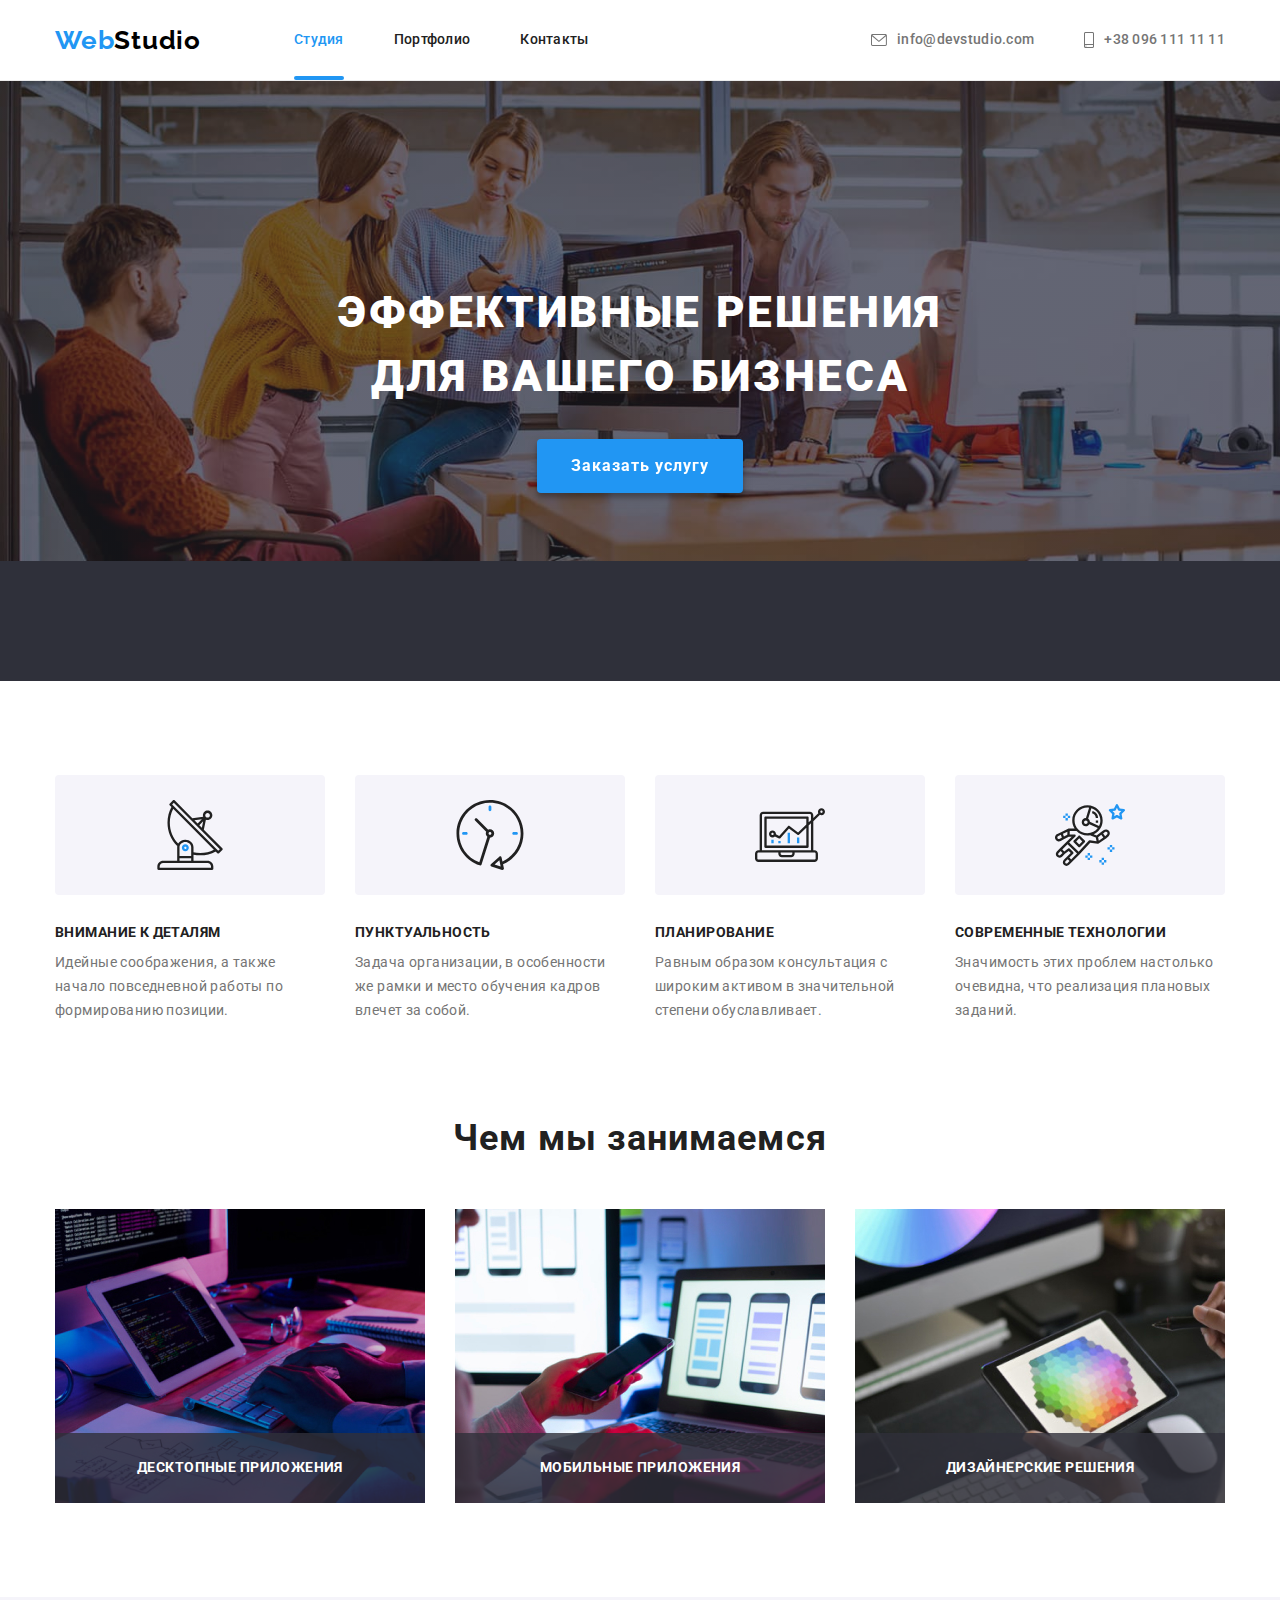
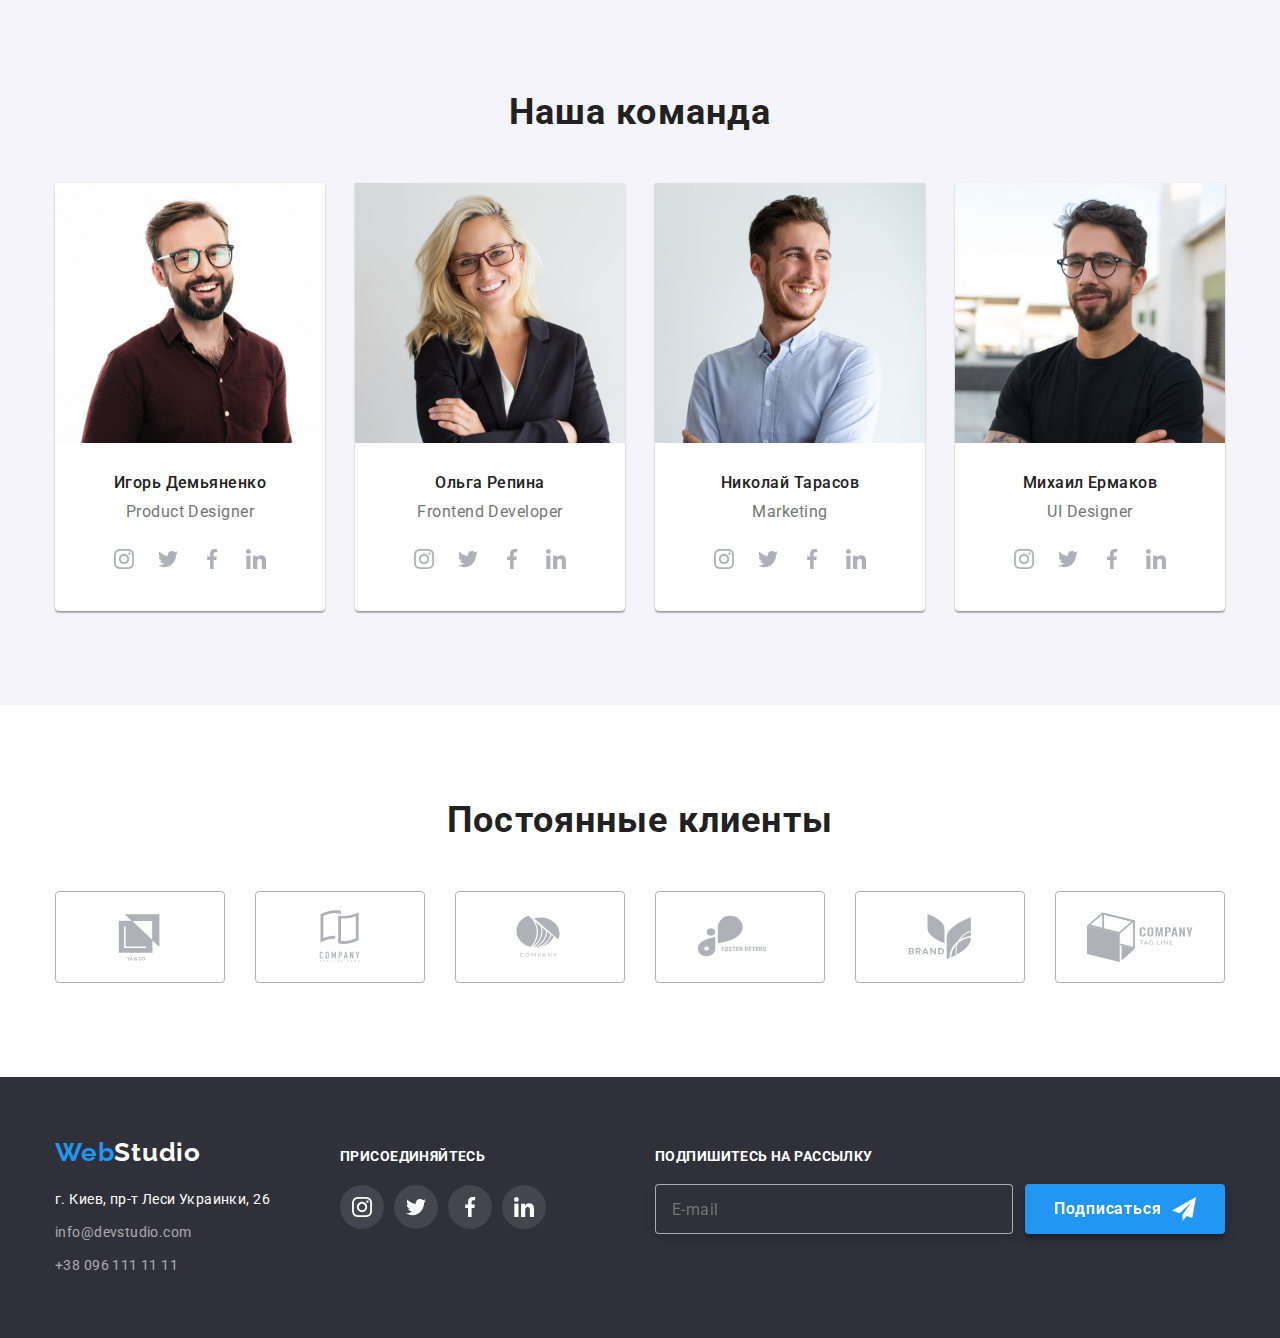
==== commit 69189645: "03_08" ====
--- a/index.html
+++ b/index.html
@@ -12,7 +12,7 @@
     href="https://cdnjs.cloudflare.com/ajax/libs/modern-normalize/1.1.0/modern-normalize.min.css" />
     <link rel="stylesheet" href="css/main.min.css">
 </head>
-<body data-body>
+<body>
        <header class="header">
         <div class="container header-container">
            <!-- main navigation -->
@@ -42,51 +42,7 @@
             +38 096 111 11 11
         </a></li>
 </ul>
-      <button class="burger-menu__btn" data-menu-button type="button" aria-label="мобільне меню кнопка">
-        <svg class="burger-menu__btn-icon" width="24" height="16" aria-label="мобільний перемикач меню">
-          <use class="icon-menu" href="./images/sprite_svg/project-icons.svg#icon-burger"></use>
-          <use class="icon-cross" href="./images/sprite_svg/project-icons.svg#icon-cross"></use>
-        </svg>
-      </button>
 </div>
- <!-- Панелль телефона -->
-    <div class="tel-panel" data-menu>
-      <ul class="tel-panel__nav">
-        <li class="tel-panel__nav-item tel-panel__nav-item--studio">
-          <a class="tel-panel__nav-link tel-panel__nav-link--current" href="./index.html">Студия</a>
-        </li>
-        <li class="tel-panel__nav-item tel-panel__nav-item--portfolio">
-          <a class="tel-panel__nav-link" href="./portfolio.html">Портфолио</a>
-        </li>
-        <li class="tel-panel__nav-item">
-          <a class="tel-panel__nav-link" href="#address">Контакты</a>
-        </li>
-      </ul>
-      <ul class="tel-panel__cont-list">
-        <li class="tel-panel__cont-item">
-          <a class="tel-panel__cont-link-tel" href="tel:+380961111111"> +38 096 111 11 11</a>
-        </li>
-        <li class="tel-panel__cont-item">
-          <a class="tel-panel__cont-link-mail" href="mailto:info@devstudio.com">
-            info@devstudio.com
-          </a>
-        </li>
-      </ul>
-      <ul class="tel-panel__network-list">
-        <li class="tel-panel__network-item">
-          <a class="tel-panel__network-link" href="">Instagram</a>
-        </li>
-        <li class="tel-panel__network-item">
-          <a class="tel-panel__network-link" href="">Twitter</a>
-        </li>
-        <li class="tel-panel__network-item">
-          <a class="tel-panel__network-link" href="">Facebook</a>
-        </li>
-        <li class="tel-panel__network-item">
-          <a class="tel-panel__network-link" href="">LinkedIn</a>
-        </li>
-      </ul>
-    </div>
     </header> 
         <main>
         <!-- Секція з банером і кнопкою -->
--- a/css/main.min.css
+++ b/css/main.min.css
@@ -1 +1 @@
-html{width:100%;max-width:100%;overflow-x:hidden}h1,h2,h3,h4,h5,h6,p{margin:0;font-style:normal;font-weight:400}img{display:block;max-width:100%;height:auto}address{font-style:normal}section{padding-top:94px;padding-bottom:94px}@media screen and (min-width: 1200px){section{padding-top:94px;padding-bottom:94px}}ul{list-style:none;padding-left:0;margin:0}a{text-decoration:none;cursor:pointer}body{background-color:var(--color-white);color:var(--text-color-black);font-family:Roboto,sans-serif;letter-spacing:.03em;font-size:14px;width:100%;max-width:100%;overflow-x:hidden}body{color:#757575;background-color:#fff;font-family:Roboto,sans-serif;font-size:14px;line-height:1.71;letter-spacing:.03em;width:1600px;margin-right:auto;margin-left:auto}body.no-scroll{height:100vh;overflow:auto}body.no-scroll--burger-menu{height:100vh;overflow:auto}.container{width:1200px;margin:0 auto;padding:0 15px}@media screen and (min-width: 480px){.container{max-width:480px}}@media screen and (min-width: 768px){.container{max-width:768px}}@media screen and (min-width: 1200px){.container{max-width:1200px}}:root{--text-color-blue: #2196f3;--text-color-black: #212121;--text-color-grey: #757575;--color-white: #ffffff;--color-grey: #f5f4fa;--color-dark: #2f303a;--text-color-footer: #ffffff99;--logo-color-black: #000000;--color-hover-button:#188ce8;--icons-color-grey: #AFB1B8;--border-color:#EEEEEE;--transition-timing-function: 250ms cubic-bezier(0.4, 0, 0.2, 1);--transition-timing-function-close:550ms cubic-bezier(0.4, 0, 0.2, 1);--color-services-img: rgba(47, 48, 58, 0.8);--color-anim:rgba(33, 150, 243, 0.9);--color-overlay-modal: rgba(0, 0, 0, 0.2);--color-modal-close:#8d8c8c;--color-modal-button: 1px solid rgba(0, 0, 0, 0.1);--color-modal-lightbutton:#ffeeee;--color-subscribe-input: #4caf50;--project-shadow:0px 1px 1px rgba(0, 0, 0, 0.12), 0px 4px 4px rgba(0, 0, 0, 0.06), 1px 4px 6px rgba(0, 0, 0, 0.16)}.visually-hidden{position:absolute;width:1px;height:1px;margin:-1px;border:0;padding:0;white-space:nowrap;-webkit-clip-path:inset(100%);clip-path:inset(100%);clip:rect(0 0 0 0);overflow:hidden}.logo{font-family:"Raleway";font-style:normal;font-weight:700;font-size:26px;line-height:1.19;letter-spacing:.03em;color:var(--text-color-blue)}.header__logoStudio{font-family:"Raleway";font-style:normal;font-weight:700;font-size:26px;line-height:1.19;letter-spacing:.03em;color:var(--logo-color-black)}.footer__logoStudio{font-family:"Raleway";font-style:normal;font-weight:700;font-size:26px;line-height:1.19;letter-spacing:.03em;color:var(--color-white)}.button-order{background:var(--text-color-blue);-webkit-box-shadow:0px 4px 4px rgba(0,0,0,.15);box-shadow:0px 4px 4px rgba(0,0,0,.15);border-radius:4px;border-color:rgba(0,0,0,0);color:var(--color-white);font-weight:700;font-size:16px;line-height:1.88;text-align:center;letter-spacing:.06em;cursor:pointer;padding:10px 32px;-webkit-filter:drop-shadow(0px 4px 4px rgba(0, 0, 0, 0.25));filter:drop-shadow(0px 4px 4px rgba(0, 0, 0, 0.25));-webkit-transition:background-color var(--transition-timing-function),-webkit-box-shadow var(--transition-timing-function);transition:background-color var(--transition-timing-function),-webkit-box-shadow var(--transition-timing-function);transition:background-color var(--transition-timing-function),box-shadow var(--transition-timing-function);transition:background-color var(--transition-timing-function),box-shadow var(--transition-timing-function),-webkit-box-shadow var(--transition-timing-function)}.button-order:hover,.button-order:focus{background-color:var(--color-hover-button);-webkit-box-shadow:0px 4px 4px rgba(0,0,0,.15);box-shadow:0px 4px 4px rgba(0,0,0,.15)}.header{border-bottom:1px solid #ececec}.nav-list__link{font-family:"Roboto",sans-serif;font-style:normal;font-weight:500;font-size:14px;line-height:1.14;letter-spacing:.02em;color:var(--text-color-black);-webkit-transition:color var(--transition-timing-function);transition:color var(--transition-timing-function)}.nav-list__item{position:relative}.current{color:var(--text-color-blue)}.nav-list__link.current::after{content:"";position:absolute;display:block;width:100%;height:4px;background-color:var(--text-color-blue);border-radius:2px;left:0;bottom:0;-webkit-transition:background-color var(--transition-timing-function-close);transition:background-color var(--transition-timing-function-close);-webkit-transition:color var(--transition-timing-function);transition:color var(--transition-timing-function)}.contact-list__link{display:-webkit-box;display:-ms-flexbox;display:flex;font-family:"Roboto",sans-serif;font-weight:500;line-height:1.14;letter-spacing:.02em;color:var(--text-color-grey);-webkit-box-align:center;-ms-flex-align:center;align-items:center;-webkit-transition:color var(--transition-timing-function);transition:color var(--transition-timing-function)}.contact-list__icon{fill:currentColor;margin-right:10px}.nav-list__link{padding-top:32px;padding-bottom:32px;display:block}.nav-list__link:hover,.nav-list__link:focus{color:var(--text-color-blue)}.contact-list__link{padding-top:32px;padding-bottom:32px;display:-webkit-box;display:-ms-flexbox;display:flex}.contact-list__link:hover,.contact-list__link:focus{color:var(--text-color-blue)}.header-container{display:-webkit-box;display:-ms-flexbox;display:flex;-webkit-box-align:center;-ms-flex-align:center;align-items:center}.header-nav{display:-webkit-box;display:-ms-flexbox;display:flex;-webkit-box-align:center;-ms-flex-align:center;align-items:center}.nav-list{display:-webkit-box;display:-ms-flexbox;display:flex;margin-left:93px}.nav-list .nav-list__item+.nav-list__item{margin-left:50px}.contact-list{display:-webkit-box;display:-ms-flexbox;display:flex;margin-left:auto;-webkit-box-align:center;-ms-flex-align:center;align-items:center}.contact-list .contact-list__item+.contact-list__item{margin-left:50px}.burger-menu__btn{display:-webkit-box;display:-ms-flexbox;display:flex;border:none;background-color:rgba(0,0,0,0);padding:12px 8px}.burger-menu__btn.is-open{z-index:3}@media screen and (min-width: 768px){.burger-menu__btn{display:-webkit-box;display:-ms-flexbox;display:flex;display:none}}.burger-menu__btn:hover,.burger-menu__btn:focus{fill:#2196f3}.burger-menu__btn .icon-cross{opacity:0;-webkit-transform:translateX(-100%);transform:translateX(-100%)}.burger-menu__btn.is-open .icon-cross{opacity:1;-webkit-transform:translateX(0);transform:translateX(0);-webkit-transition:opacity var(--transition-timing-function-close);transition:opacity var(--transition-timing-function-close)}.burger-menu__btn.is-open .icon-menu{opacity:0;-webkit-transform:translateX(100%);transform:translateX(100%)}.burger-menu__btn .icon-menu{opacity:1;-webkit-transform:translateX(0);transform:translateX(0);-webkit-transition:opacity var(--transition-timing-function-close);transition:opacity var(--transition-timing-function-close)}.tel-panel__network-list,.tel-panel__cont-list,.tel-panel__nav{margin:0;padding:0}.tel-panel:hover,.tel-panel:focus{opacity:1;-webkit-transform:translateX(0);transform:translateX(0)}.tel-panel{-webkit-transition:-webkit-transform var(--transition-timing-function);transition:-webkit-transform var(--transition-timing-function);transition:transform var(--transition-timing-function);transition:transform var(--transition-timing-function), -webkit-transform var(--transition-timing-function);transition:transform var(--transition-timing-function),-webkit-transform var(--transition-timing-function);-webkit-transform:translateX(-100%);transform:translateX(-100%);position:fixed;top:0%;bottom:0;z-index:2;font-family:"Roboto";font-style:normal;font-weight:500;letter-spacing:.02em;width:100%;height:100%;display:-webkit-box;display:-ms-flexbox;display:flex;-webkit-box-orient:vertical;-webkit-box-direction:normal;-ms-flex-direction:column;flex-direction:column;background-color:var(--primary-bg-color);-webkit-box-shadow:0px 4px 8px rgba(0,0,0,.04),0px 2px 4px rgba(0,0,0,.08),0px 1px 3px rgba(0,0,0,.16);box-shadow:0px 4px 8px rgba(0,0,0,.04),0px 2px 4px rgba(0,0,0,.08),0px 1px 3px rgba(0,0,0,.16);overflow:auto}@media screen and (min-width: 768px){.tel-panel{display:none}}.tel-panel.is-open{opacity:1;-webkit-transform:translateX(0%);transform:translateX(0%);max-width:767px;max-height:796px}.tel-panel__nav{display:-webkit-box;display:-ms-flexbox;display:flex;-webkit-box-orient:vertical;-webkit-box-direction:normal;-ms-flex-direction:column;flex-direction:column;margin-top:48px;margin-left:40px}.tel-panel__nav-item{font-size:40px;line-height:1.17}@media screen and (max-width: 450px){.tel-panel__nav-item{font-size:calc(40px + 60*(100vw - 450px)/750)}}.tel-panel__cont-list{display:-webkit-box;display:-ms-flexbox;display:flex;-webkit-box-orient:vertical;-webkit-box-direction:normal;-ms-flex-direction:column;flex-direction:column}@media screen and (min-height: 608px){.tel-panel{height:99.99vh}}.tel-panel__nav-item--studio{margin-bottom:35.7px}.tel-panel__nav-item--portfolio{margin-bottom:32px}.tel-panel__nav{margin-bottom:auto}.tel-panel__nav-link{color:var(--titel-link-color)}.tel-panel__nav-link--current{color:var(--button-hero-two)}.tel-panel__cont-list{margin-left:40px;gap:32px}.tel-panel__cont-link-tel{font-size:34px;line-height:1.25;color:var(--button-hero-two)}@media screen and (max-width: 450px){.tel-panel__cont-link-tel{font-size:calc(34px + 60*(100vw - 450px)/750)}}.tel-panel__cont-link-mail{font-size:24px;line-height:1.16;color:var(--primary-text-color)}@media screen and (max-width: 450px){.tel-panel__cont-link-mail{font-size:calc(24px + 35*(100vw - 450px)/750)}}.tel-panel__network-list{display:-webkit-box;display:-ms-flexbox;display:flex;-ms-flex-wrap:wrap;flex-wrap:wrap;-webkit-box-pack:center;-ms-flex-pack:center;justify-content:center;gap:10px;font-size:18px;line-height:1.2;margin:64px 80px 48px 40px}@media screen and (max-width: 450px){.tel-panel__network-list{font-size:calc(18px + 10*(100vw - 450px)/750)}}.tel-panel__network-item:not(:last-child) .tel-panel__network-link{padding-right:10px;border-right:1px solid rgba(33,33,33,.2)}.tel-panel__network-link{color:var(--button-hero-two)}.hero{background-color:var(--color-dark);text-align:center;position:center;padding-top:200px;padding-bottom:200px;background-image:-webkit-gradient(linear, left top, left bottom, from(rgba(47, 48, 58, 0.4)), to(rgba(47, 48, 58, 0.4))),url(../images/hero-overlay.jpg);background-image:linear-gradient(rgba(47, 48, 58, 0.4), rgba(47, 48, 58, 0.4)),url(../images/hero-overlay.jpg);max-width:1600px;height:600px;margin-left:auto;margin-right:auto;background-repeat:no-repeat;background-size:contain}.hero_hero-title{font-weight:900;font-size:44px;line-height:1.45;text-align:center;letter-spacing:.06em;text-transform:uppercase;color:var(--color-white);margin-bottom:30px}.benefits_title{font-weight:700;font-size:14px;line-height:1.14;letter-spacing:.03em;text-transform:uppercase;margin-bottom:10px}.benefits_description{font-weight:400;font-size:14px;line-height:1.71;letter-spacing:.03em;color:var(--text-color-grey);display:-webkit-box;display:-ms-flexbox;display:flex;width:270px}.benefits_list{display:-webkit-box;display:-ms-flexbox;display:flex}.benefits_list .benefits_item+.benefits_item{margin-left:30px}.benefits_icon-bg{background-color:var(--color-grey);margin-bottom:30px;-webkit-box-pack:center;-ms-flex-pack:center;justify-content:center;-webkit-box-align:center;-ms-flex-align:center;align-items:center;height:120px;display:-webkit-box;display:-ms-flexbox;display:flex;border-radius:4px}.services_title{font-weight:700;font-size:36px;line-height:1.17;text-align:center;letter-spacing:.03em;margin-bottom:50px}.services_item{position:relative}.services_list{display:-webkit-box;display:-ms-flexbox;display:flex;position:relative}.services_list .services_item+.services_item{margin-left:30px}.services_desc{display:-webkit-box;display:-ms-flexbox;display:flex;position:absolute;width:100%;height:70px;bottom:0;left:0;-webkit-box-align:center;-ms-flex-align:center;align-items:center;-webkit-box-pack:center;-ms-flex-pack:center;justify-content:center;font-weight:700;line-height:1.14;text-transform:uppercase;background-color:var(--color-services-img);color:var(--color-white)}.services{padding-top:0}.team{background-color:var(--color-grey);text-align:center}.team__title{font-weight:700;font-size:36px;line-height:1.17;text-align:center;letter-spacing:.03em;margin-bottom:50px}.team__item{display:block;-webkit-box-shadow:0px 1px 3px rgba(0,0,0,.12),0px 1px 1px rgba(0,0,0,.14),0px 2px 1px rgba(0,0,0,.2);box-shadow:0px 1px 3px rgba(0,0,0,.12),0px 1px 1px rgba(0,0,0,.14),0px 2px 1px rgba(0,0,0,.2);border-radius:0px 0px 4px 4px}.team__list{display:-webkit-box;display:-ms-flexbox;display:flex}.team__list .team__item+.team__item{margin-left:30px}.team__name{font-weight:500;font-size:16px;line-height:1.19;letter-spacing:.03em;margin-bottom:10px}.team__spec{font-weight:400;font-size:16px;line-height:1.19;letter-spacing:.03em;color:var(--text-color-grey);margin-bottom:16px}.team__item{background-color:var(--color-white);text-align:center}.team__card{padding-top:30px;padding-bottom:30px}.icons-set__icon{width:20px;height:20px;fill:currentColor}.icons-set{display:-webkit-box;display:-ms-flexbox;display:flex;-webkit-box-align:center;-ms-flex-align:center;align-items:center;-webkit-box-pack:center;-ms-flex-pack:center;justify-content:center}.icons-set_item:not(:first-child){margin-left:10px}.icons-set__link{height:44px;width:44px;display:-webkit-box;display:-ms-flexbox;display:flex;-webkit-box-align:center;-ms-flex-align:center;align-items:center;-webkit-box-pack:center;-ms-flex-pack:center;justify-content:center;border-radius:50%;color:var(--icons-color-grey);-webkit-transition:background-color var(--transition-timing-function),color var(--transition-timing-function);transition:background-color var(--transition-timing-function),color var(--transition-timing-function)}.icons-set__link:hover,.icons-set__link:focus{color:var(--color-white);background-color:var(--text-color-blue)}.customers__title{font-weight:700;font-size:36px;line-height:1.17;text-align:center;letter-spacing:.03em;color:var(--text-color-black);margin-bottom:50px}.customers__list{display:-webkit-box;display:-ms-flexbox;display:flex}.customers__link{width:170px;height:92px;display:-webkit-box;display:-ms-flexbox;display:flex;-webkit-box-align:center;-ms-flex-align:center;align-items:center;-webkit-box-pack:center;-ms-flex-pack:center;justify-content:center;color:var(--icons-color-grey);border-color:var(--icons-color-grey);border:1px solid;border-radius:4px;-webkit-transition:border-color var(--transition-timing-function),color var(--transition-timing-function),scale var(--transition-timing-function);transition:border-color var(--transition-timing-function),color var(--transition-timing-function),scale var(--transition-timing-function)}.customers__link:hover,.customers__link:focus{color:var(--text-color-blue);border-color:var(--text-color-blue);-webkit-transform:scale(1.05);transform:scale(1.05)}.customers__icon{fill:currentColor}.customers__list .customers__item+.customers__item{margin-left:30px}.footer{background-color:var(--color-dark);padding-top:60px;padding-bottom:60px}.footer-container{display:-webkit-box;display:-ms-flexbox;display:flex;-webkit-box-align:baseline;-ms-flex-align:baseline;align-items:baseline}.footer-nav{margin-right:70px}.footer-adress__link{font-weight:400;font-size:14px;line-height:1.71;letter-spacing:.03em;color:var(--text-color-footer);-webkit-transition:color var(--transition-timing-function);transition:color var(--transition-timing-function)}.footer-adress__link:hover,.footer-adress__link:focus{color:var(--text-color-blue)}.footer-adress__link--white{color:var(--color-white);-webkit-transition:color var(--transition-timing-function);transition:color var(--transition-timing-function)}.footer-adress__list{margin-top:20px}.footer-adress__item:not(:last-child){margin-bottom:9px}.footer .logo{margin-bottom:20px}.footer-joinUs__title{font-weight:700;font-size:14px;line-height:1.14;letter-spacing:.03em;text-transform:uppercase;color:var(--color-white);margin-bottom:20px}.footer-icons__list{display:-webkit-box;display:-ms-flexbox;display:flex}.footer-icons__item:not(:first-child){margin-left:10px}.footer-icons__link{height:44px;width:44px;display:-webkit-box;display:-ms-flexbox;display:flex;-webkit-box-align:center;-ms-flex-align:center;align-items:center;-webkit-box-pack:center;-ms-flex-pack:center;justify-content:center;border-radius:50%;color:var(--color-white);background-color:rgba(255,255,255,.1);-webkit-transition:background-color var(--transition-timing-function);transition:background-color var(--transition-timing-function)}.footer-icons__link:hover,.footer-icons__link:focus{background-color:var(--text-color-blue);color:var(--color-white)}.footer-icons__icon{width:20px;height:20px;fill:currentColor}.footer-subscribe{margin-left:auto}.footer-subscribe__form{display:-webkit-box;display:-ms-flexbox;display:flex}.footer-subscribe__title{margin-bottom:20px;font-weight:700;text-transform:uppercase;color:var(--color-white)}.footer-subscribe__input{-webkit-box-pack:center;-ms-flex-pack:center;justify-content:center;width:358px;height:50px;padding:15px 16px;font-weight:400;font-size:16px;line-height:20px;display:-webkit-box;display:-ms-flexbox;display:flex;-webkit-box-align:center;-ms-flex-align:center;align-items:center;letter-spacing:.03em;color:var(--text-color-footer);-webkit-box-sizing:border-box;box-sizing:border-box;border:1px solid var(--text-color-footer);-webkit-filter:drop-shadow(0px 4px 4px rgba(0, 0, 0, 0.15));filter:drop-shadow(0px 4px 4px rgba(0, 0, 0, 0.15));border-radius:4px;background-color:var(--color-dark);-webkit-transform:var(--transition-timing-function);transform:var(--transition-timing-function)}.footer-subscribe__input:hover,.footer-subscribe__input:focus{border-color:var(--text-color-blue);outline:0}.footer-subscribe__input:not(:-moz-placeholder-shown){border-color:var(--color-subscribe-input)}.footer-subscribe__input:not(:-ms-input-placeholder){border-color:var(--color-subscribe-input)}.footer-subscribe__input:not(:placeholder-shown){border-color:var(--color-subscribe-input)}.subscribe-button{display:-webkit-box;display:-ms-flexbox;display:flex;-webkit-box-pack:center;-ms-flex-pack:center;justify-content:center;-webkit-box-align:center;-ms-flex-align:center;align-items:center;width:200px;height:50px;padding:0;margin-left:12px}.subscribe-button:hover,.subscribe-button:focus{-webkit-box-shadow:0px 4px 4px rgba(0,0,0,.15);box-shadow:0px 4px 4px rgba(0,0,0,.15)}.subscribe-button__text{margin-right:10px;font-weight:700;font-size:16px;line-height:30px;display:-webkit-box;display:-ms-flexbox;display:flex;-webkit-box-align:center;-ms-flex-align:center;align-items:center;text-align:center;letter-spacing:.06em;color:var(--color-white)}.subscribe-button__icon{fill:currentColor}.footer-adress__link--white{color:var(--color-white)}.buttons-list{display:-webkit-box;display:-ms-flexbox;display:flex;-webkit-box-pack:center;-ms-flex-pack:center;justify-content:center;margin-bottom:56px}.button-about{font-weight:500;font-size:16px;line-height:1.63;text-align:center;letter-spacing:.03em;color:var(--text-color-black);background-color:var(--color-grey);border-radius:4px;border:none;padding:6px 22px;-webkit-transition:color var(--transition-timing-function),background-color var(--transition-timing-function),-webkit-box-shadow var(--transition-timing-function);transition:color var(--transition-timing-function),background-color var(--transition-timing-function),-webkit-box-shadow var(--transition-timing-function);transition:color var(--transition-timing-function),background-color var(--transition-timing-function),box-shadow var(--transition-timing-function);transition:color var(--transition-timing-function),background-color var(--transition-timing-function),box-shadow var(--transition-timing-function),-webkit-box-shadow var(--transition-timing-function)}.button-about:hover,.button-about:focus,.button-about:active{color:var(--color-white);background-color:var(--text-color-blue);cursor:pointer;-webkit-box-shadow:0px 3px 1px rgba(0,0,0,.1),0px 1px 2px rgba(0,0,0,.08),0px 2px 2px rgba(0,0,0,.12);box-shadow:0px 3px 1px rgba(0,0,0,.1),0px 1px 2px rgba(0,0,0,.08),0px 2px 2px rgba(0,0,0,.12);border-radius:4px}.buttons-list .buttons-item+.buttons-item{margin-left:8px}.samples-list{display:-webkit-box;display:-ms-flexbox;display:flex;-ms-flex-wrap:wrap;flex-wrap:wrap;-webkit-box-sizing:border-box;box-sizing:border-box}.samples-link{color:inherit;-webkit-transition:-webkit-box-shadow var(--transition-timing-function);transition:-webkit-box-shadow var(--transition-timing-function);transition:box-shadow var(--transition-timing-function);transition:box-shadow var(--transition-timing-function), -webkit-box-shadow var(--transition-timing-function)}.samples-item:hover,.samples-item:focus{-webkit-box-shadow:0px 1px 1px rgba(0,0,0,.12),0px 4px 4px rgba(0,0,0,.06),1px 4px 6px rgba(0,0,0,.16);box-shadow:0px 1px 1px rgba(0,0,0,.12),0px 4px 4px rgba(0,0,0,.06),1px 4px 6px rgba(0,0,0,.16)}.samples-item h3{margin-bottom:4px}.samples-border{padding:20px 24px;border-left:1px solid var(--border-color);border-bottom:1px solid var(--border-color);border-right:1px solid var(--border-color)}.card-list-item{position:relative;-ms-flex-preferred-size:calc((100% - 90px)/3);flex-basis:calc((100% - 90px)/3)}.galerry-text-position{position:relative;overflow:hidden}.samples-item{background-color:var(--color-white);margin-right:30px;margin-bottom:30px}.samples-block .samples-list .link:hover .samples-hover-text,.samples-block .samples-list .link:focus .samples-hover-text{opacity:1;-webkit-transform:translateY(0);transform:translateY(0)}.samples-hover-text{display:block;overflow:auto;position:absolute;width:100%;height:100%;padding:63px 24px;background-color:var(--color-anim);color:var(--color-white);font-weight:400;font-size:18px;line-height:1.56;letter-spacing:.03em;top:0;left:0;-webkit-transform:translateY(100%);transform:translateY(100%);-webkit-transition:opacity var(--transition-timing-function),-webkit-transform var(--transition-timing-function);transition:opacity var(--transition-timing-function),-webkit-transform var(--transition-timing-function);transition:transform var(--transition-timing-function),opacity var(--transition-timing-function);transition:transform var(--transition-timing-function),opacity var(--transition-timing-function),-webkit-transform var(--transition-timing-function);opacity:0}.samples-item.samples-item:nth-child(3n){margin-right:0}.samples-item:nth-last-child(-n+3){margin-bottom:0}.samples-title{font-weight:700;font-size:18px;line-height:2;letter-spacing:.06em;color:var(--text-color-black)}.samples-par{font-weight:400;font-size:16px;line-height:1.88;letter-spacing:.03em;color:var(--text-color-grey)}.samples-item:hover{cursor:pointer}.backdrop{position:fixed;width:100%;height:100%;left:0px;top:0px;background:var(--color-overlay-modal);opacity:1;-webkit-transition:opacity var(--transition-timing-function);transition:opacity var(--transition-timing-function)}.backdrop.is-hidden{opacity:0;pointer-events:none}.backdrop.is-hidden>.modal{-webkit-transform:translate(-50%, -50%) scale(1.1);transform:translate(-50%, -50%) scale(1.1)}.modal{position:absolute;width:528px;height:581px;padding:40px 39px 40px 40px;top:50%;left:50%;-webkit-transform:translate(-50%, -50%) scale(1);transform:translate(-50%, -50%) scale(1);background-color:var(--color-white);-webkit-box-shadow:0px 1px 3px rgba(0,0,0,.12),0px 1px 1px rgba(0,0,0,.14),0px 2px 1px rgba(0,0,0,.2);box-shadow:0px 1px 3px rgba(0,0,0,.12),0px 1px 1px rgba(0,0,0,.14),0px 2px 1px rgba(0,0,0,.2);border-radius:4px;-webkit-transition:-webkit-transform var(--transition-timing-function);transition:-webkit-transform var(--transition-timing-function);transition:transform var(--transition-timing-function);transition:transform var(--transition-timing-function), -webkit-transform var(--transition-timing-function)}.modal__button{position:absolute;display:-webkit-box;display:-ms-flexbox;display:flex;-webkit-box-align:center;-ms-flex-align:center;align-items:center;-webkit-box-pack:center;-ms-flex-pack:center;justify-content:center;width:30px;height:30px;border-radius:50%;border:1px solid rgba(0,0,0,.1);background-color:var(--color-white);right:8px;top:8px;-webkit-backface-visibility:hidden;backface-visibility:hidden;cursor:pointer;padding:0;-webkit-transition:background-color var(--transition-timing-function-close),color var(--transition-timing-function-close),border var(--transition-timing-function-close),-webkit-transform var(--transition-timing-function-close);transition:background-color var(--transition-timing-function-close),color var(--transition-timing-function-close),border var(--transition-timing-function-close),-webkit-transform var(--transition-timing-function-close);transition:background-color var(--transition-timing-function-close),color var(--transition-timing-function-close),transform var(--transition-timing-function-close),border var(--transition-timing-function-close);transition:background-color var(--transition-timing-function-close),color var(--transition-timing-function-close),transform var(--transition-timing-function-close),border var(--transition-timing-function-close),-webkit-transform var(--transition-timing-function-close)}.modal__button:hover{color:var(--color-hover-button)}.modal__button-icon{width:11px;height:11px;fill:currentColor}.register-form__user{display:-webkit-box;display:-ms-flexbox;display:flex;position:relative}.register-form__user:checked .register-form__input,.register-form__user:focus-within .register-form__input{border-color:var(--text-color-blue);outline:0}.register-form__user:checked .register-form__icon,.register-form__user:focus-within .register-form__icon{fill:var(--text-color-blue)}.register-form__user:nth-child(-n+4){margin-bottom:28px}.register-form__title{display:-webkit-box;display:-ms-flexbox;display:flex;width:448px;height:23px;font-weight:700;font-size:20px;line-height:1.15;text-align:center;-webkit-box-pack:center;-ms-flex-pack:center;justify-content:center;letter-spacing:.03em;color:var(--text-color-black)}.register-form__field{position:absolute;width:100%;font-weight:400;font-size:12px;line-height:1.17;letter-spacing:.01em;color:var(--text-color-grey);-webkit-transform:translateY(-120%);transform:translateY(-120%)}.register-form__input{width:100%;height:40px;border:1px solid rgba(33,33,33,.2);border-radius:4px;-webkit-transition:border-color var(--transition-timing-function),fill var(--transition-timing-function);transition:border-color var(--transition-timing-function),fill var(--transition-timing-function);padding:12px 12px 12px 42px}.coments>.register-form__input{padding:12px 16px}.register-form__icon{position:absolute;left:14px;top:50%;-webkit-transform:translateY(-50%);transform:translateY(-50%);-webkit-transition:fill var(--transition-timing-function);transition:fill var(--transition-timing-function)}.register-from__checkbox{position:absolute;white-space:nowrap;width:1px;height:1px;overflow:hidden;border:0;padding:0;clip:rect(0 0 0 0);-webkit-clip-path:inset(50%);clip-path:inset(50%);margin:-1px}.register-form__consent{display:-webkit-box;display:-ms-flexbox;display:flex;-webkit-box-align:center;-ms-flex-align:center;align-items:center;-webkit-box-pack:center;-ms-flex-pack:center;justify-content:center;font-weight:400;font-size:14px;line-height:24px;letter-spacing:.03em;color:var(--text-color-grey);margin-top:20px;-webkit-user-select:none;-moz-user-select:none;-ms-user-select:none;user-select:none}.register-from__checkbox-text{display:inline-block;width:16px;height:15px;border:2px solid #212121;border-radius:4px;margin-right:7px;-webkit-transition:border-color var(--transition-timing-function),background-color var(--transition-timing-function);transition:border-color var(--transition-timing-function),background-color var(--transition-timing-function);background-image:url(../images/check.svg);background-repeat:no-repeat;background-size:cover}.register-from__checkbox:checked+.register-from__checkbox-text{border-color:rgba(0,0,0,0);background-color:var(--text-color-blue);background-size:contain;background-origin:border-box}.register-from__checkbox:hover+.register-from__checkbox-text{border:2px solid var(--text-color-blue)}.register-from__checkbox-link{position:relative;color:var(--text-color-blue);margin-left:6px}.register-from__checkbox-link::after{content:"";position:absolute;display:block;width:100%;height:.7px;left:0;bottom:-10;background-color:currentColor}.coments{resize:none;min-width:448px;min-height:120px}.modal__btn-submit{width:200px;height:50px;background:var(--text-color-blue);-webkit-box-shadow:0px 4px 4px rgba(0,0,0,.15);box-shadow:0px 4px 4px rgba(0,0,0,.15);color:var(--color-white);border-radius:4px;border:0;cursor:pointer;padding:0;margin:30px 124px 0px 124px;-webkit-transition:background-color var(--transition-timing-function),-webkit-box-shadow var(--transition-timing-function);transition:background-color var(--transition-timing-function),-webkit-box-shadow var(--transition-timing-function);transition:background-color var(--transition-timing-function),box-shadow var(--transition-timing-function);transition:background-color var(--transition-timing-function),box-shadow var(--transition-timing-function),-webkit-box-shadow var(--transition-timing-function)}.modal__btn-submit:hover,.modal__btn-submit:focus{background-color:var(--color-hover-button);-webkit-box-shadow:0px 4px 4px rgba(0,0,0,.15);box-shadow:0px 4px 4px rgba(0,0,0,.15);cursor:pointer}.modal__btn-submit--text{font-weight:700;font-size:16px;line-height:1.875;letter-spacing:.06em}.tel-panel:hover,.tel-panel:focus{opacity:1;-webkit-transform:translateX(0);transform:translateX(0)}.tel-panel{-webkit-transition:-webkit-transform var(--transition-timing-function);transition:-webkit-transform var(--transition-timing-function);transition:transform var(--transition-timing-function);transition:transform var(--transition-timing-function), -webkit-transform var(--transition-timing-function);-webkit-transform:translateX(-100%);transform:translateX(-100%);position:fixed;top:0%;bottom:0;z-index:2;font-family:"Roboto";font-style:normal;font-weight:500;letter-spacing:.02em;width:100%;height:100%;display:-webkit-box;display:-ms-flexbox;display:flex;-webkit-box-orient:vertical;-webkit-box-direction:normal;-ms-flex-direction:column;flex-direction:column;background-color:var(--primary-bg-color);-webkit-box-shadow:0px 4px 8px rgba(0,0,0,.04),0px 2px 4px rgba(0,0,0,.08),0px 1px 3px rgba(0,0,0,.16);box-shadow:0px 4px 8px rgba(0,0,0,.04),0px 2px 4px rgba(0,0,0,.08),0px 1px 3px rgba(0,0,0,.16);overflow:auto}@media screen and (min-width: 768px){.tel-panel{display:none}}.tel-panel.is-open{opacity:1;-webkit-transform:translateX(0%);transform:translateX(0%);max-width:767px;max-height:796px}.tel-panel__nav{display:-webkit-box;display:-ms-flexbox;display:flex;-webkit-box-orient:vertical;-webkit-box-direction:normal;-ms-flex-direction:column;flex-direction:column;margin:0;padding:0;margin-top:48px;margin-left:40px}.tel-panel__nav-item{font-size:40px;line-height:1.17}@media screen and (max-width: 450px){.tel-panel__nav-item{font-size:calc(40px + 60*(100vw - 450px)/750)}}.tel-panel__cont-list{display:-webkit-box;display:-ms-flexbox;display:flex;-webkit-box-orient:vertical;-webkit-box-direction:normal;-ms-flex-direction:column;flex-direction:column;margin:0;padding:0}@media screen and (min-height: 608px){.tel-panel{height:99.99vh}}.burger-menu__btn:hover,.burger-menu__btn:focus{fill:#2196f3}.burger-menu__btn .icon-cross{opacity:0;-webkit-transform:translateX(-100%);transform:translateX(-100%)}.burger-menu__btn.is-open .icon-cross{opacity:1;-webkit-transform:translateX(0);transform:translateX(0);-webkit-transition:opacity var(--transition-timing-function-close);transition:opacity var(--transition-timing-function-close)}.burger-menu__btn.is-open .icon-menu{opacity:0;-webkit-transform:translateX(100%);transform:translateX(100%)}.burger-menu__btn .icon-menu{opacity:1;-webkit-transform:translateX(0);transform:translateX(0);-webkit-transition:opacity var(--transition-timing-function-close);transition:opacity var(--transition-timing-function-close)}.tel-panel__nav-item--studio{margin-bottom:35.7px}.tel-panel__nav-item--portfolio{margin-bottom:32px}.tel-panel__nav{margin-bottom:auto}.tel-panel__nav-link{color:#212121}.tel-panel__nav-link--current{color:#2196f3}.tel-panel__cont-list{margin-left:40px;gap:32px}.tel-panel__cont-link-tel{font-size:34px;line-height:1.25;color:#2196f3}@media screen and (max-width: 450px){.tel-panel__cont-link-tel{font-size:calc(34px + 60*(100vw - 450px)/750)}}.tel-panel__cont-link-mail{font-size:24px;line-height:1.16;color:#757575}@media screen and (max-width: 450px){.tel-panel__cont-link-mail{font-size:calc(24px + 35*(100vw - 450px)/750)}}.tel-panel__network-list{display:-webkit-box;display:-ms-flexbox;display:flex;-ms-flex-wrap:wrap;flex-wrap:wrap;-webkit-box-pack:center;-ms-flex-pack:center;justify-content:center;gap:10px;margin:0;padding:0;font-size:18px;line-height:1.2;margin:64px 80px 48px 40px}@media screen and (max-width: 450px){.tel-panel__network-list{font-size:calc(18px + 10*(100vw - 450px)/750)}}.tel-panel__network-item:not(:last-child) .tel-panel__network-link{padding-right:10px;border-right:1px solid rgba(33,33,33,.2)}.tel-panel__network-link{color:#2196f3}/*# sourceMappingURL=main.min.css.map */+h1,h2,h3,h4,h5,h6,p{margin:0;font-style:normal;font-weight:400}img{display:block;max-width:100%;height:auto}address{font-style:normal}section{padding-top:94px;padding-bottom:94px}ul{list-style:none;padding-left:0;margin:0}a{text-decoration:none;cursor:pointer}body{background-color:var(--color-white);color:var(--text-color-black);font-family:Roboto,sans-serif;letter-spacing:.03em;font-size:14px}.container{width:1200px;margin:0 auto;padding:0 15px}:root{--text-color-blue: #2196f3;--text-color-black: #212121;--text-color-grey: #757575;--color-white: #ffffff;--color-grey: #f5f4fa;--color-dark: #2f303a;--text-color-footer: #ffffff99;--logo-color-black: #000000;--color-hover-button:#188ce8;--icons-color-grey: #AFB1B8;--border-color:#EEEEEE;--transition-timing-function: 250ms cubic-bezier(0.4, 0, 0.2, 1);--transition-timing-function-close:550ms cubic-bezier(0.4, 0, 0.2, 1);--color-services-img: rgba(47, 48, 58, 0.8);--color-anim:rgba(33, 150, 243, 0.9);--color-overlay-modal: rgba(0, 0, 0, 0.2);--color-modal-close:#8d8c8c;--color-modal-button: 1px solid rgba(0, 0, 0, 0.1);--color-modal-lightbutton:#ffeeee;--color-subscribe-input: #4caf50;--project-shadow:0px 1px 1px rgba(0, 0, 0, 0.12), 0px 4px 4px rgba(0, 0, 0, 0.06), 1px 4px 6px rgba(0, 0, 0, 0.16)}.visually-hidden{position:absolute;width:1px;height:1px;margin:-1px;border:0;padding:0;white-space:nowrap;-webkit-clip-path:inset(100%);clip-path:inset(100%);clip:rect(0 0 0 0);overflow:hidden}.logo{font-family:"Raleway";font-style:normal;font-weight:700;font-size:26px;line-height:1.19;letter-spacing:.03em;color:var(--text-color-blue)}.header__logoStudio{font-family:"Raleway";font-style:normal;font-weight:700;font-size:26px;line-height:1.19;letter-spacing:.03em;color:var(--logo-color-black)}.footer__logoStudio{font-family:"Raleway";font-style:normal;font-weight:700;font-size:26px;line-height:1.19;letter-spacing:.03em;color:var(--color-white)}.button-order{background:var(--text-color-blue);-webkit-box-shadow:0px 4px 4px rgba(0,0,0,.15);box-shadow:0px 4px 4px rgba(0,0,0,.15);border-radius:4px;border-color:rgba(0,0,0,0);color:var(--color-white);font-weight:700;font-size:16px;line-height:1.88;text-align:center;letter-spacing:.06em;cursor:pointer;padding:10px 32px;-webkit-filter:drop-shadow(0px 4px 4px rgba(0, 0, 0, 0.25));filter:drop-shadow(0px 4px 4px rgba(0, 0, 0, 0.25));-webkit-transition:background-color var(--transition-timing-function),-webkit-box-shadow var(--transition-timing-function);transition:background-color var(--transition-timing-function),-webkit-box-shadow var(--transition-timing-function);transition:background-color var(--transition-timing-function),box-shadow var(--transition-timing-function);transition:background-color var(--transition-timing-function),box-shadow var(--transition-timing-function),-webkit-box-shadow var(--transition-timing-function)}.button-order:hover,.button-order:focus{background-color:var(--color-hover-button);-webkit-box-shadow:0px 4px 4px rgba(0,0,0,.15);box-shadow:0px 4px 4px rgba(0,0,0,.15)}.header{border-bottom:1px solid #ececec}.nav-list__link{font-family:"Roboto",sans-serif;font-style:normal;font-weight:500;font-size:14px;line-height:1.14;letter-spacing:.02em;color:var(--text-color-black);-webkit-transition:color var(--transition-timing-function);transition:color var(--transition-timing-function)}.nav-list__item{position:relative}.current{color:var(--text-color-blue)}.nav-list__link.current::after{content:"";position:absolute;display:block;width:100%;height:4px;background-color:var(--text-color-blue);border-radius:2px;left:0;bottom:0;-webkit-transition:background-color var(--transition-timing-function-close);transition:background-color var(--transition-timing-function-close);-webkit-transition:color var(--transition-timing-function);transition:color var(--transition-timing-function)}.contact-list__link{display:-webkit-box;display:-ms-flexbox;display:flex;font-family:"Roboto",sans-serif;font-weight:500;line-height:1.14;letter-spacing:.02em;color:var(--text-color-grey);-webkit-box-align:center;-ms-flex-align:center;align-items:center;-webkit-transition:color var(--transition-timing-function);transition:color var(--transition-timing-function)}.contact-list__icon{fill:currentColor;margin-right:10px}.nav-list__link{padding-top:32px;padding-bottom:32px;display:block}.nav-list__link:hover,.nav-list__link:focus{color:var(--text-color-blue)}.contact-list__link{padding-top:32px;padding-bottom:32px;display:-webkit-box;display:-ms-flexbox;display:flex}.contact-list__link:hover,.contact-list__link:focus{color:var(--text-color-blue)}.header-container{display:-webkit-box;display:-ms-flexbox;display:flex;-webkit-box-align:center;-ms-flex-align:center;align-items:center}.header-nav{display:-webkit-box;display:-ms-flexbox;display:flex;-webkit-box-align:center;-ms-flex-align:center;align-items:center}.nav-list{display:-webkit-box;display:-ms-flexbox;display:flex;margin-left:93px}.nav-list .nav-list__item+.nav-list__item{margin-left:50px}.contact-list{display:-webkit-box;display:-ms-flexbox;display:flex;margin-left:auto;-webkit-box-align:center;-ms-flex-align:center;align-items:center}.contact-list .contact-list__item+.contact-list__item{margin-left:50px}.hero{background-color:var(--color-dark);text-align:center;position:center;padding-top:200px;padding-bottom:200px;background-image:-webkit-gradient(linear, left top, left bottom, from(rgba(47, 48, 58, 0.4)), to(rgba(47, 48, 58, 0.4))),url(../images/hero-overlay.jpg);background-image:linear-gradient(rgba(47, 48, 58, 0.4), rgba(47, 48, 58, 0.4)),url(../images/hero-overlay.jpg);max-width:1600px;height:600px;margin-left:auto;margin-right:auto;background-repeat:no-repeat;background-size:contain}.hero_hero-title{font-weight:900;font-size:44px;line-height:1.45;text-align:center;letter-spacing:.06em;text-transform:uppercase;color:var(--color-white);margin-bottom:30px}.benefits_title{font-weight:700;font-size:14px;line-height:1.14;letter-spacing:.03em;text-transform:uppercase;margin-bottom:10px}.benefits_description{font-weight:400;font-size:14px;line-height:1.71;letter-spacing:.03em;color:var(--text-color-grey);display:-webkit-box;display:-ms-flexbox;display:flex;width:270px}.benefits_list{display:-webkit-box;display:-ms-flexbox;display:flex}.benefits_list .benefits_item+.benefits_item{margin-left:30px}.benefits_icon-bg{background-color:var(--color-grey);margin-bottom:30px;-webkit-box-pack:center;-ms-flex-pack:center;justify-content:center;-webkit-box-align:center;-ms-flex-align:center;align-items:center;height:120px;display:-webkit-box;display:-ms-flexbox;display:flex;border-radius:4px}.services_title{font-weight:700;font-size:36px;line-height:1.17;text-align:center;letter-spacing:.03em;margin-bottom:50px}.services_item{position:relative}.services_list{display:-webkit-box;display:-ms-flexbox;display:flex;position:relative}.services_list .services_item+.services_item{margin-left:30px}.services_desc{display:-webkit-box;display:-ms-flexbox;display:flex;position:absolute;width:100%;height:70px;bottom:0;left:0;-webkit-box-align:center;-ms-flex-align:center;align-items:center;-webkit-box-pack:center;-ms-flex-pack:center;justify-content:center;font-weight:700;line-height:1.14;text-transform:uppercase;background-color:var(--color-services-img);color:var(--color-white)}.services{padding-top:0}.team{background-color:var(--color-grey);text-align:center}.team__title{font-weight:700;font-size:36px;line-height:1.17;text-align:center;letter-spacing:.03em;margin-bottom:50px}.team__item{display:block;-webkit-box-shadow:0px 1px 3px rgba(0,0,0,.12),0px 1px 1px rgba(0,0,0,.14),0px 2px 1px rgba(0,0,0,.2);box-shadow:0px 1px 3px rgba(0,0,0,.12),0px 1px 1px rgba(0,0,0,.14),0px 2px 1px rgba(0,0,0,.2);border-radius:0px 0px 4px 4px}.team__list{display:-webkit-box;display:-ms-flexbox;display:flex}.team__list .team__item+.team__item{margin-left:30px}.team__name{font-weight:500;font-size:16px;line-height:1.19;letter-spacing:.03em;margin-bottom:10px}.team__spec{font-weight:400;font-size:16px;line-height:1.19;letter-spacing:.03em;color:var(--text-color-grey);margin-bottom:16px}.team__item{background-color:var(--color-white);text-align:center}.team__card{padding-top:30px;padding-bottom:30px}.icons-set__icon{width:20px;height:20px;fill:currentColor}.icons-set{display:-webkit-box;display:-ms-flexbox;display:flex;-webkit-box-align:center;-ms-flex-align:center;align-items:center;-webkit-box-pack:center;-ms-flex-pack:center;justify-content:center}.icons-set_item:not(:first-child){margin-left:10px}.icons-set__link{height:44px;width:44px;display:-webkit-box;display:-ms-flexbox;display:flex;-webkit-box-align:center;-ms-flex-align:center;align-items:center;-webkit-box-pack:center;-ms-flex-pack:center;justify-content:center;border-radius:50%;color:var(--icons-color-grey);-webkit-transition:background-color var(--transition-timing-function),color var(--transition-timing-function);transition:background-color var(--transition-timing-function),color var(--transition-timing-function)}.icons-set__link:hover,.icons-set__link:focus{color:var(--color-white);background-color:var(--text-color-blue)}.customers__title{font-weight:700;font-size:36px;line-height:1.17;text-align:center;letter-spacing:.03em;color:var(--text-color-black);margin-bottom:50px}.customers__list{display:-webkit-box;display:-ms-flexbox;display:flex}.customers__link{width:170px;height:92px;display:-webkit-box;display:-ms-flexbox;display:flex;-webkit-box-align:center;-ms-flex-align:center;align-items:center;-webkit-box-pack:center;-ms-flex-pack:center;justify-content:center;color:var(--icons-color-grey);border-color:var(--icons-color-grey);border:1px solid;border-radius:4px;-webkit-transition:border-color var(--transition-timing-function),color var(--transition-timing-function),scale var(--transition-timing-function);transition:border-color var(--transition-timing-function),color var(--transition-timing-function),scale var(--transition-timing-function)}.customers__link:hover,.customers__link:focus{color:var(--text-color-blue);border-color:var(--text-color-blue);-webkit-transform:scale(1.05);transform:scale(1.05)}.customers__icon{fill:currentColor}.customers__list .customers__item+.customers__item{margin-left:30px}.footer{background-color:var(--color-dark);padding-top:60px;padding-bottom:60px}.footer-container{display:-webkit-box;display:-ms-flexbox;display:flex;-webkit-box-align:baseline;-ms-flex-align:baseline;align-items:baseline}.footer-nav{margin-right:70px}.footer-adress__link{font-weight:400;font-size:14px;line-height:1.71;letter-spacing:.03em;color:var(--text-color-footer);-webkit-transition:color var(--transition-timing-function);transition:color var(--transition-timing-function)}.footer-adress__link:hover,.footer-adress__link:focus{color:var(--text-color-blue)}.footer-adress__link--white{color:var(--color-white);-webkit-transition:color var(--transition-timing-function);transition:color var(--transition-timing-function)}.footer-adress__list{margin-top:20px}.footer-adress__item:not(:last-child){margin-bottom:9px}.footer .logo{margin-bottom:20px}.footer-joinUs__title{font-weight:700;font-size:14px;line-height:1.14;letter-spacing:.03em;text-transform:uppercase;color:var(--color-white);margin-bottom:20px}.footer-icons__list{display:-webkit-box;display:-ms-flexbox;display:flex}.footer-icons__item:not(:first-child){margin-left:10px}.footer-icons__link{height:44px;width:44px;display:-webkit-box;display:-ms-flexbox;display:flex;-webkit-box-align:center;-ms-flex-align:center;align-items:center;-webkit-box-pack:center;-ms-flex-pack:center;justify-content:center;border-radius:50%;color:var(--color-white);background-color:rgba(255,255,255,.1);-webkit-transition:background-color var(--transition-timing-function);transition:background-color var(--transition-timing-function)}.footer-icons__link:hover,.footer-icons__link:focus{background-color:var(--text-color-blue);color:var(--color-white)}.footer-icons__icon{width:20px;height:20px;fill:currentColor}.footer-subscribe{margin-left:auto}.footer-subscribe__form{display:-webkit-box;display:-ms-flexbox;display:flex}.footer-subscribe__title{margin-bottom:20px;font-weight:700;text-transform:uppercase;color:var(--color-white)}.footer-subscribe__input{-webkit-box-pack:center;-ms-flex-pack:center;justify-content:center;width:358px;height:50px;padding:15px 16px;font-weight:400;font-size:16px;line-height:20px;display:-webkit-box;display:-ms-flexbox;display:flex;-webkit-box-align:center;-ms-flex-align:center;align-items:center;letter-spacing:.03em;color:var(--text-color-footer);-webkit-box-sizing:border-box;box-sizing:border-box;border:1px solid var(--text-color-footer);-webkit-filter:drop-shadow(0px 4px 4px rgba(0, 0, 0, 0.15));filter:drop-shadow(0px 4px 4px rgba(0, 0, 0, 0.15));border-radius:4px;background-color:var(--color-dark);-webkit-transform:var(--transition-timing-function);transform:var(--transition-timing-function)}.footer-subscribe__input:hover,.footer-subscribe__input:focus{border-color:var(--text-color-blue);outline:0}.footer-subscribe__input:not(:-moz-placeholder-shown){border-color:var(--color-subscribe-input)}.footer-subscribe__input:not(:-ms-input-placeholder){border-color:var(--color-subscribe-input)}.footer-subscribe__input:not(:placeholder-shown){border-color:var(--color-subscribe-input)}.subscribe-button{display:-webkit-box;display:-ms-flexbox;display:flex;-webkit-box-pack:center;-ms-flex-pack:center;justify-content:center;-webkit-box-align:center;-ms-flex-align:center;align-items:center;width:200px;height:50px;padding:0;margin-left:12px}.subscribe-button:hover,.subscribe-button:focus{-webkit-box-shadow:0px 4px 4px rgba(0,0,0,.15);box-shadow:0px 4px 4px rgba(0,0,0,.15)}.subscribe-button__text{margin-right:10px;font-weight:700;font-size:16px;line-height:30px;display:-webkit-box;display:-ms-flexbox;display:flex;-webkit-box-align:center;-ms-flex-align:center;align-items:center;text-align:center;letter-spacing:.06em;color:var(--color-white)}.subscribe-button__icon{fill:currentColor}.footer-adress__link--white{color:var(--color-white)}.buttons-list{display:-webkit-box;display:-ms-flexbox;display:flex;-webkit-box-pack:center;-ms-flex-pack:center;justify-content:center;margin-bottom:56px}.button-about{font-weight:500;font-size:16px;line-height:1.63;text-align:center;letter-spacing:.03em;color:var(--text-color-black);background-color:var(--color-grey);border-radius:4px;border:none;padding:6px 22px;-webkit-transition:color var(--transition-timing-function),background-color var(--transition-timing-function),-webkit-box-shadow var(--transition-timing-function);transition:color var(--transition-timing-function),background-color var(--transition-timing-function),-webkit-box-shadow var(--transition-timing-function);transition:color var(--transition-timing-function),background-color var(--transition-timing-function),box-shadow var(--transition-timing-function);transition:color var(--transition-timing-function),background-color var(--transition-timing-function),box-shadow var(--transition-timing-function),-webkit-box-shadow var(--transition-timing-function)}.button-about:hover,.button-about:focus,.button-about:active{color:var(--color-white);background-color:var(--text-color-blue);cursor:pointer;-webkit-box-shadow:0px 3px 1px rgba(0,0,0,.1),0px 1px 2px rgba(0,0,0,.08),0px 2px 2px rgba(0,0,0,.12);box-shadow:0px 3px 1px rgba(0,0,0,.1),0px 1px 2px rgba(0,0,0,.08),0px 2px 2px rgba(0,0,0,.12);border-radius:4px}.buttons-list .buttons-item+.buttons-item{margin-left:8px}.samples-list{display:-webkit-box;display:-ms-flexbox;display:flex;-ms-flex-wrap:wrap;flex-wrap:wrap;-webkit-box-sizing:border-box;box-sizing:border-box}.samples-link{color:inherit;-webkit-transition:-webkit-box-shadow var(--transition-timing-function);transition:-webkit-box-shadow var(--transition-timing-function);transition:box-shadow var(--transition-timing-function);transition:box-shadow var(--transition-timing-function), -webkit-box-shadow var(--transition-timing-function)}.samples-item:hover,.samples-item:focus{-webkit-box-shadow:0px 1px 1px rgba(0,0,0,.12),0px 4px 4px rgba(0,0,0,.06),1px 4px 6px rgba(0,0,0,.16);box-shadow:0px 1px 1px rgba(0,0,0,.12),0px 4px 4px rgba(0,0,0,.06),1px 4px 6px rgba(0,0,0,.16)}.samples-item h3{margin-bottom:4px}.samples-border{padding:20px 24px;border-left:1px solid var(--border-color);border-bottom:1px solid var(--border-color);border-right:1px solid var(--border-color)}.card-list-item{position:relative;-ms-flex-preferred-size:calc((100% - 90px)/3);flex-basis:calc((100% - 90px)/3)}.galerry-text-position{position:relative;overflow:hidden}.samples-item{background-color:var(--color-white);margin-right:30px;margin-bottom:30px}.samples-block .samples-list .link:hover .samples-hover-text,.samples-block .samples-list .link:focus .samples-hover-text{opacity:1;-webkit-transform:translateY(0);transform:translateY(0)}.samples-hover-text{display:block;overflow:auto;position:absolute;width:100%;height:100%;padding:63px 24px;background-color:var(--color-anim);color:var(--color-white);font-weight:400;font-size:18px;line-height:1.56;letter-spacing:.03em;top:0;left:0;-webkit-transform:translateY(100%);transform:translateY(100%);-webkit-transition:opacity var(--transition-timing-function),-webkit-transform var(--transition-timing-function);transition:opacity var(--transition-timing-function),-webkit-transform var(--transition-timing-function);transition:transform var(--transition-timing-function),opacity var(--transition-timing-function);transition:transform var(--transition-timing-function),opacity var(--transition-timing-function),-webkit-transform var(--transition-timing-function);opacity:0}.samples-item.samples-item:nth-child(3n){margin-right:0}.samples-item:nth-last-child(-n+3){margin-bottom:0}.samples-title{font-weight:700;font-size:18px;line-height:2;letter-spacing:.06em;color:var(--text-color-black)}.samples-par{font-weight:400;font-size:16px;line-height:1.88;letter-spacing:.03em;color:var(--text-color-grey)}.samples-item:hover{cursor:pointer}.backdrop{position:fixed;width:100%;height:100%;left:0px;top:0px;background:var(--color-overlay-modal);opacity:1;-webkit-transition:opacity var(--transition-timing-function);transition:opacity var(--transition-timing-function)}.backdrop.is-hidden{opacity:0;pointer-events:none}.backdrop.is-hidden>.modal{-webkit-transform:translate(-50%, -50%) scale(1.1);transform:translate(-50%, -50%) scale(1.1)}.modal{position:absolute;width:528px;height:581px;padding:40px 39px 40px 40px;top:50%;left:50%;-webkit-transform:translate(-50%, -50%) scale(1);transform:translate(-50%, -50%) scale(1);background-color:var(--color-white);-webkit-box-shadow:0px 1px 3px rgba(0,0,0,.12),0px 1px 1px rgba(0,0,0,.14),0px 2px 1px rgba(0,0,0,.2);box-shadow:0px 1px 3px rgba(0,0,0,.12),0px 1px 1px rgba(0,0,0,.14),0px 2px 1px rgba(0,0,0,.2);border-radius:4px;-webkit-transition:-webkit-transform var(--transition-timing-function);transition:-webkit-transform var(--transition-timing-function);transition:transform var(--transition-timing-function);transition:transform var(--transition-timing-function), -webkit-transform var(--transition-timing-function)}.modal__button{position:absolute;display:-webkit-box;display:-ms-flexbox;display:flex;-webkit-box-align:center;-ms-flex-align:center;align-items:center;-webkit-box-pack:center;-ms-flex-pack:center;justify-content:center;width:30px;height:30px;border-radius:50%;border:1px solid rgba(0,0,0,.1);background-color:var(--color-white);right:8px;top:8px;-webkit-backface-visibility:hidden;backface-visibility:hidden;cursor:pointer;padding:0;-webkit-transition:background-color var(--transition-timing-function-close),color var(--transition-timing-function-close),border var(--transition-timing-function-close),-webkit-transform var(--transition-timing-function-close);transition:background-color var(--transition-timing-function-close),color var(--transition-timing-function-close),border var(--transition-timing-function-close),-webkit-transform var(--transition-timing-function-close);transition:background-color var(--transition-timing-function-close),color var(--transition-timing-function-close),transform var(--transition-timing-function-close),border var(--transition-timing-function-close);transition:background-color var(--transition-timing-function-close),color var(--transition-timing-function-close),transform var(--transition-timing-function-close),border var(--transition-timing-function-close),-webkit-transform var(--transition-timing-function-close)}.modal__button:hover{color:var(--color-hover-button)}.modal__button-icon{width:11px;height:11px;fill:currentColor}.register-form__user{display:-webkit-box;display:-ms-flexbox;display:flex;position:relative}.register-form__user:checked .register-form__input,.register-form__user:focus-within .register-form__input{border-color:var(--text-color-blue);outline:0}.register-form__user:checked .register-form__icon,.register-form__user:focus-within .register-form__icon{fill:var(--text-color-blue)}.register-form__user:nth-child(-n+4){margin-bottom:28px}.register-form__title{display:-webkit-box;display:-ms-flexbox;display:flex;width:448px;height:23px;font-weight:700;font-size:20px;line-height:1.15;text-align:center;-webkit-box-pack:center;-ms-flex-pack:center;justify-content:center;letter-spacing:.03em;color:var(--text-color-black)}.register-form__field{position:absolute;width:100%;font-weight:400;font-size:12px;line-height:1.17;letter-spacing:.01em;color:var(--text-color-grey);-webkit-transform:translateY(-120%);transform:translateY(-120%)}.register-form__input{width:100%;height:40px;border:1px solid rgba(33,33,33,.2);border-radius:4px;-webkit-transition:border-color var(--transition-timing-function),fill var(--transition-timing-function);transition:border-color var(--transition-timing-function),fill var(--transition-timing-function);padding:12px 12px 12px 42px}.coments>.register-form__input{padding:12px 16px}.register-form__icon{position:absolute;left:14px;top:50%;-webkit-transform:translateY(-50%);transform:translateY(-50%);-webkit-transition:fill var(--transition-timing-function);transition:fill var(--transition-timing-function)}.register-from__checkbox{position:absolute;white-space:nowrap;width:1px;height:1px;overflow:hidden;border:0;padding:0;clip:rect(0 0 0 0);-webkit-clip-path:inset(50%);clip-path:inset(50%);margin:-1px}.register-form__consent{display:-webkit-box;display:-ms-flexbox;display:flex;-webkit-box-align:center;-ms-flex-align:center;align-items:center;-webkit-box-pack:center;-ms-flex-pack:center;justify-content:center;font-weight:400;font-size:14px;line-height:24px;letter-spacing:.03em;color:var(--text-color-grey);margin-top:20px;-webkit-user-select:none;-moz-user-select:none;-ms-user-select:none;user-select:none}.register-from__checkbox-text{display:inline-block;width:16px;height:15px;border:2px solid #212121;border-radius:4px;margin-right:7px;-webkit-transition:border-color var(--transition-timing-function),background-color var(--transition-timing-function);transition:border-color var(--transition-timing-function),background-color var(--transition-timing-function);background-image:url(../images/check.svg);background-repeat:no-repeat;background-size:cover}.register-from__checkbox:checked+.register-from__checkbox-text{border-color:rgba(0,0,0,0);background-color:var(--text-color-blue);background-size:contain;background-origin:border-box}.register-from__checkbox:hover+.register-from__checkbox-text{border:2px solid var(--text-color-blue)}.register-from__checkbox-link{position:relative;color:var(--text-color-blue);margin-left:6px}.register-from__checkbox-link::after{content:"";position:absolute;display:block;width:100%;height:.7px;left:0;bottom:-10;background-color:currentColor}.coments{resize:none;min-width:448px;min-height:120px}.modal__btn-submit{width:200px;height:50px;background:var(--text-color-blue);-webkit-box-shadow:0px 4px 4px rgba(0,0,0,.15);box-shadow:0px 4px 4px rgba(0,0,0,.15);color:var(--color-white);border-radius:4px;border:0;cursor:pointer;padding:0;margin:30px 124px 0px 124px;-webkit-transition:background-color var(--transition-timing-function),-webkit-box-shadow var(--transition-timing-function);transition:background-color var(--transition-timing-function),-webkit-box-shadow var(--transition-timing-function);transition:background-color var(--transition-timing-function),box-shadow var(--transition-timing-function);transition:background-color var(--transition-timing-function),box-shadow var(--transition-timing-function),-webkit-box-shadow var(--transition-timing-function)}.modal__btn-submit:hover,.modal__btn-submit:focus{background-color:var(--color-hover-button);-webkit-box-shadow:0px 4px 4px rgba(0,0,0,.15);box-shadow:0px 4px 4px rgba(0,0,0,.15);cursor:pointer}.modal__btn-submit--text{font-weight:700;font-size:16px;line-height:1.875;letter-spacing:.06em}/*# sourceMappingURL=main.min.css.map */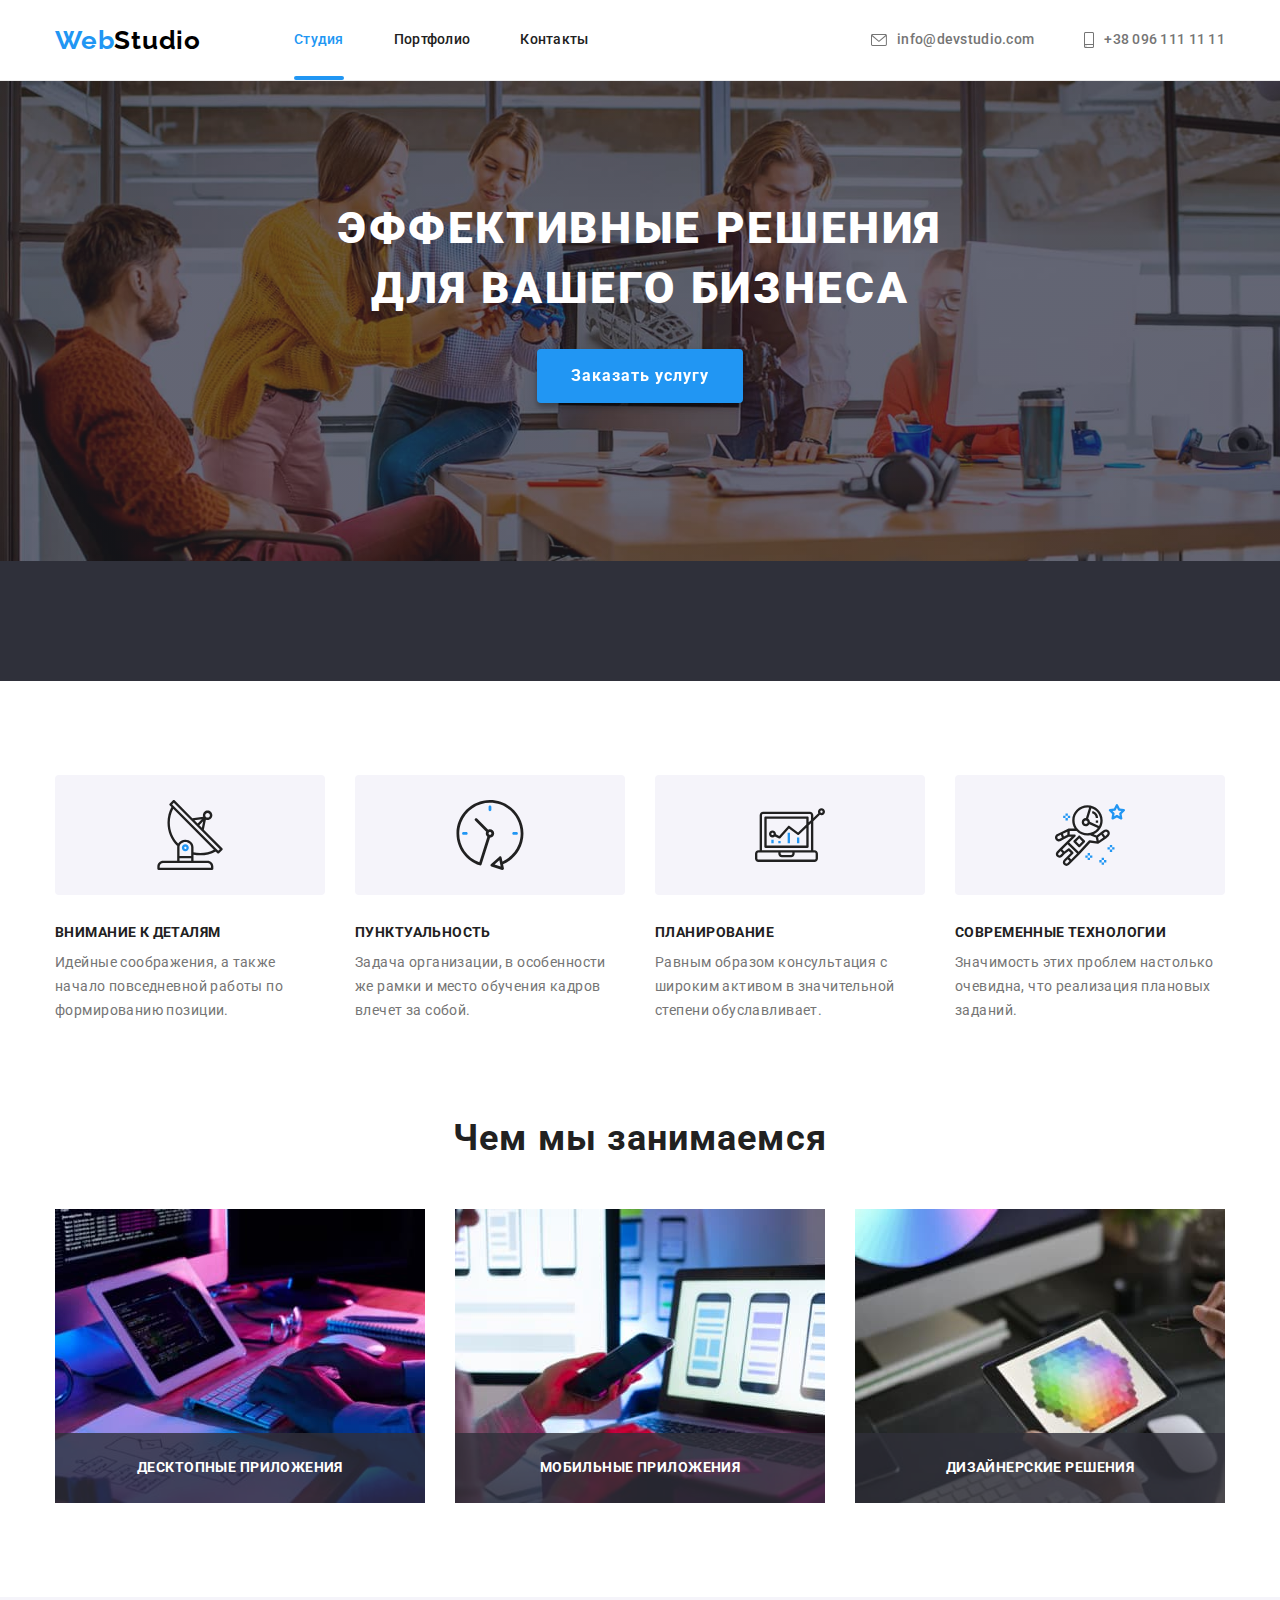
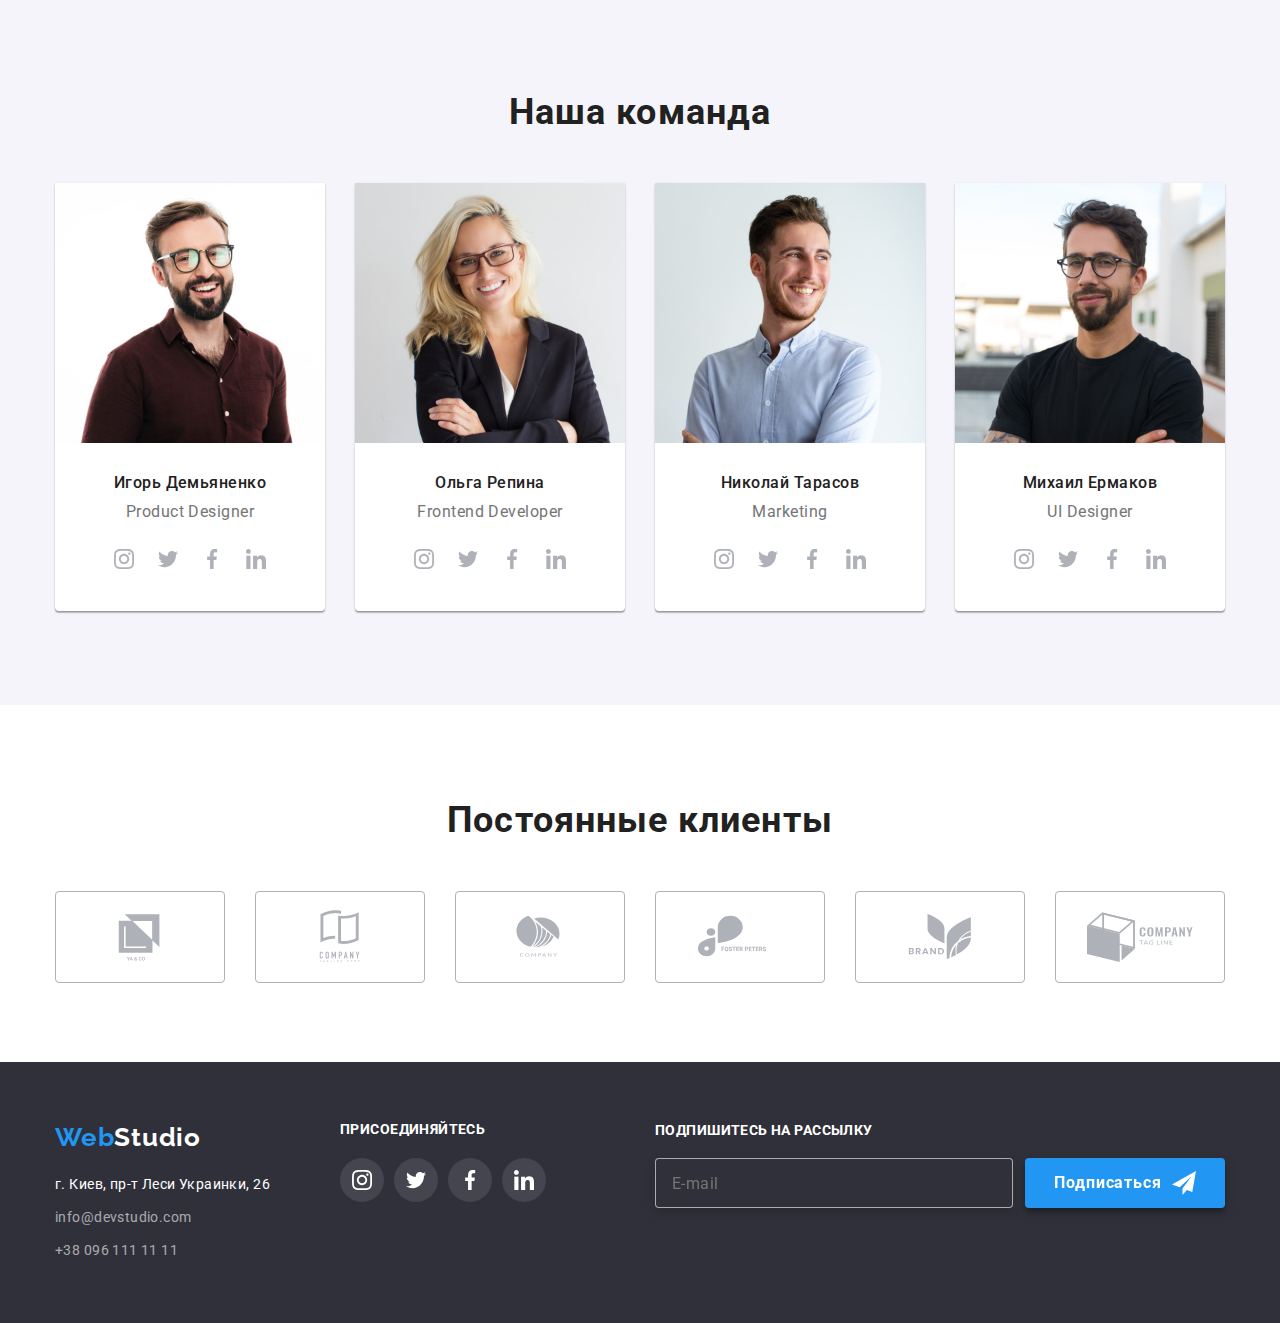
==== commit 5b5b6913: "1" ====
--- a/index.html
+++ b/index.html
@@ -42,7 +42,44 @@
             +38 096 111 11 11
         </a></li>
 </ul>
+<!-- vdsviwheiuvhiwuej -->
+ <button type="button" class="mob-menu-btn" data-menu-open>
+        <svg class="mob-menu-btn__icon" width="24" height="16">
+            <use href="./images/sprite_svg/project-icons.svg#icon-menu-mob-open"></use>
+        </svg>
+    </button>
+
 </div>
+
+<div class="mob-menu is-hidden" data-menu>
+        <div class="container">
+            <div class="mob-menu-start">
+        <button type="button" class="mob-menu-close" data-menu-close>
+            <svg class="menu-close" width="11" height="11">
+                <use href="./images/sprite_svg/project-icons.svg#close-mob-btn"></use>
+            </svg>
+    </button>
+    <ul class="list mobile-menu">
+        <li class="mobile-menu__item"><a class="link mobile-menu__link current" href="./index.html">Студия</a></li>
+        <li class="mobile-menu__item"><a class="link mobile-menu__link" href="./portfolio.html">Портфолио</a></li>
+        <li class="mobile-menu__item"><a class="link mobile-menu__link" href="">Контакты</a></li>
+    </ul>
+    </div>
+    <div class="mob-menu-finish">
+    <ul class="list mob-contact-list">
+        <li class="mob-contact__tel"><a href="tel:+380961111111" class="mob-list__tel">+38 096 111 11 11</a></li>
+        <li class="mob-contact__mail"><a href="mailto:info@devstudio.com" class="mob-list__mail">info@devstudio.com</a></li>
+    </ul>
+    <ul class="list menu-social">
+        <li class="menu-social__list"><a href="" class="menu-social__link">Instagram</a></li>
+        <li class="menu-social__list"><a href="" class="menu-social__link">Twitter</a></li>
+        <li class="menu-social__list"><a href="" class="menu-social__link">Facebook</a></li>
+        <li class="menu-social__list"><a href="" class="menu-social__link">LinkedIn</a></li>
+    </ul>
+    </div>
+</div>
+</div>
+<!-- jdsivhwidhvuihweiuhjiuvhweiuuiw -->
     </header> 
         <main>
         <!-- Секція з банером і кнопкою -->
@@ -57,6 +94,7 @@
             <div class="container">
             <h2 class="visually-hidden">Наши особенности</h2> 
             <ul class="benefits_list">
+                <div class="benefits_block">
                 <li class="benefits_item">
                     <div class="benefits_icon-bg">
                     <svg aria-label="antenna" width="70" height="70">
@@ -66,15 +104,20 @@
                     <h3 class="benefits_title">Внимание к деталям</h3>
                     <p class="benefits_description">Идейные соображения, а также начало повседневной работы по формированию позиции.</p>
                 </li>
+                </div>
+                 <div class="benefits_block">
                 <li class="benefits_item">
                     <div class="benefits_icon-bg">
                      <svg aria-label="clock" width="70" height="70">
                         <use href="./images/sprite_svg/project-icons.svg#icon-clock"></use>
                     </svg>
                     </div>
-                    <h3 class="benefits_title">Пунктуальность</h3>
-                    <p class="benefits_description">Задача организации, в особенности же рамки и место обучения кадров влечет за собой.</p>
-                </li>
+                    <h3 class="benefits_title">Пунктуальность
+                    </h3>
+                    <p class="benefits_description">Задача организации, в особенности же рамки и место обучения кадров влечет за собой.</p>                
+                </li>
+                </div>
+                 <div class="benefits_block">
                 <li class="benefits_item">
                     <div class="benefits_icon-bg">
                      <svg aria-label="diagram" width="70" height="70">
@@ -84,6 +127,8 @@
                     <h3 class="benefits_title">Планирование</h3>
                     <p class="benefits_description">Равным образом консультация с широким активом в значительной степени обуславливает.</p>
                 </li>
+                </div>
+                <div class="benefits_block">
                 <li class="benefits_item">
                     <div class="benefits_icon-bg">
                      <svg aria-label="icon-astronaut" width="70" height="70">
@@ -93,6 +138,7 @@
                     <h3 class="benefits_title">Современные технологии</h3>
                     <p class="benefits_description">Значимость этих проблем настолько очевидна, что реализация плановых заданий.</p>
                 </li>
+                </div>
             </ul>
             </div>
         </section>
@@ -102,33 +148,43 @@
             <h2 class="services_title">Чем мы занимаемся</h2>
             <ul class="services_list">
                 <li class="services_item">
-                    <img src="./images/box1.jpg" 
-                    alt="верстка сайтов"    
-                    width="370" 
-                    height="294"> 
+                     <div class="services_wrap">
+                    <picture>
+                        <source srcset="
+                        ../../images/img8/we-doing1.jpg 1x,
+                        ../../images/img8/we-doing1-2x.jpg 2x" media="(min-width: 1200px)">
+                        <img src="../../images/img8/we-doing1.jpg" alt="программирование"/>
+                        </picture>
                         <p class="services_desc">
               Десктопные приложения
             </p>
+            </div>
                 </li>
                 <li class="services_item">
-                    <img src="./images/box2.jpg" 
-                    alt="верстка мобильных приложений"
-                    width="370"
-                    height="294"
-                    > 
+                    <div class="services_wrap">
+                      <picture>
+                        <source srcset="
+                        ../../images/img8/we-doing2.jpg 1x,
+                        ../../images/img8/we-doing2-2x.jpg 2x" media="(min-width: 1200px)">
+                        <img src="../../images/img8/we-doing2.jpg" alt="программирование" />
+                    </picture>
                            <p class="services_desc">
                Мобильные приложения
                            </p>
+                           </div>
                 </li>
                 <li class="services_item">
-                    <img src="./images/box3.jpg" 
-                    alt="web дизайн"
-                    width="370"
-                    height="294"
-                    > 
+                     <div class="services_wrap">
+                   <picture>
+                    <source srcset="
+                    ../../images/img8/we-doing3.jpg 1x,
+                    ../../images/img8/we-doing3-2x.jpg 2x" media="(min-width: 1200px)">
+                    <img src="../../images/img8/we-doing3.jpg" alt="программирование" />
+                    </picture>
                 <p class="services_desc">
                Дизайнерские решения
             </p>
+            </div>
                 </li>
             </ul>
             </div>
@@ -139,9 +195,23 @@
             <h2 class="team__title">Наша команда</h2>
             <ul class="team__list">
                 <li class="team__item">
-                    <img src="./images/team/Igor_Demyanenko.jpg" 
+                     <picture>
+                        <source srcset="
+                        ../../images/img8/demianenco.jpg 1x,
+                        ../../images/img8/demianenco-2x.jpg 2x" media="(min-width: 1200px)">
+                        <source srcset="
+                        ../../images/img8/demianenco-tab-1x.jpg 1x,
+                        ../../images/img8/demianenco-tab-2x.jpg 2x" media="(min-width: 768px)">
+                        <source srcset="
+                        ../../images/img8/demianenco-mob-1x.jpg 1x,
+                        ../../images/img8/demianenco-mob-2x.jpg 2x"
+                        media="(max-width: 767px)"
+                        >
+                        <img src="../../images/img8/demianenco.jpg" alt="дизайнер"/>
+                    </picture>
+                    <!-- <img src="./images/team/Igor_Demyanenko.jpg" 
                     alt="Игорь Демьяненко Product Designer"
-                    width="270">
+                    width="270"> -->
                     <div class="team__card">
                     <h3 class="team__name">Игорь Демьяненко</h3>
                     <p class="team__spec">Product Designer</p>
@@ -178,9 +248,21 @@
                 </div>
           </li>
                 <li class="team__item">
-                    <img src="./images/team/Olga_Repina.jpg" 
+                     <picture>
+                        <source srcset="
+                        ../../images/img8/repina.jpg 1x,
+                       ../../images/img8/repina-2x.jpg 2x" media="(min-width: 1200px)">
+                        <source srcset="
+                        ../../images/img8/repina-tab-1x.jpg 1x,
+                        ../../images/img8/repina-tab-2x.jpg 2x" media="(min-width: 768px)">
+                        <source srcset="
+                        ../../images/img8/repina-mob-1x.jpg 1x,
+                        ../../images/img8/repina-mob-2x.jpg 2x" media="(max-width: 767px)">
+                        <img src="../../images/img8/repina.jpg" alt="разработчик" />
+                    </picture>
+                    <!-- <img src="./images/team/Olga_Repina.jpg" 
                     alt="Ольга Репина Frontend Developer"
-                    width="270">
+                    width="270"> -->
                     <div class="team__card">
                     <h3 class="team__name">Ольга Репина</h3>
                     <p class="team__spec">Frontend Developer</p>
@@ -216,9 +298,21 @@
                     </ul>
 </div>                </li>
                 <li class="team__item">
-                    <img src="./images/team/Nikolay_Tarasov.jpg" 
+                         <picture>
+                        <source srcset="
+                        ../../images/img8/tarasov.jpg 1x,
+                        ../../images/img8/tarasov-2x.jpg 2x" media="(min-width: 1200px)">
+                        <source srcset="
+                        ../../images/img8/tarasov-tab-1x.jpg 1x,
+                        ../../images/img8/tarasov-tab-2x.jpg 2x" media="(min-width: 768px)">
+                        <source srcset="
+                        ../../images/img8/tarasov-mob-1x.jpg 1x,
+                        ../../images/img8/tarasov-mob-2x.jpg 2x" media="(max-width: 767px)">
+                        <img src="../../images/img8/tarasov.jpg" alt="маркетолог"/>
+                    </picture>
+                    <!-- <img src="./images/team/Nikolay_Tarasov.jpg" 
                     alt="Николай Тарасов Marketing"
-                    width="270">
+                    width="270"> -->
                     <div class="team__card">
                     <h3 class="team__name">Николай Тарасов</h3>
                     <p class="team__spec">Marketing</p>
@@ -254,9 +348,21 @@
                     </ul>
    </div>             </li>
                 <li class="team__item">
-                    <img src="./images/team/Mykhail_Ermakov.jpg" 
+                       <picture>
+                        <source srcset="
+                        ../../images/img8/ermacov.jpg 1x,
+                        ../../images/img8/ermacov-2x.jpg 2x" media="(min-width: 1200px)">
+                        <source srcset="
+                        ../../images/img8/ermacov-tab-1x.jpg 1x,
+                        ../../images/img8/ermacov-tab-2x.jpg 2x" media="(min-width: 768px)">
+                        <source srcset="
+                        ../../images/img8/ermacov-mob-1x.jpg 1x,
+                        ../../images/img8/ermacov-mob-2x.jpg 2x" media="(max-width: 767px)">
+                        <img src="../../images/img8/team4.jpg" alt="дизайнер" />
+                    </picture>
+                    <!-- <img src="./images/team/Mykhail_Ermakov.jpg" 
                     alt="Михаил Ермаков UI Designer"
-                    width="270">
+                    width="270"> -->
                     <div class="team__card">
                     <h3 class="team__name">Михаил Ермаков</h3>
                     <p class="team__spec">UI Designer</p>
@@ -474,6 +580,7 @@
   </div>
 
   <script src="./modal.js"></script>
+  <script src="./menu.js"></script>
 
     </body>
 </html>
--- a/css/main.min.css
+++ b/css/main.min.css
@@ -1 +1 @@
-h1,h2,h3,h4,h5,h6,p{margin:0;font-style:normal;font-weight:400}img{display:block;max-width:100%;height:auto}address{font-style:normal}section{padding-top:94px;padding-bottom:94px}ul{list-style:none;padding-left:0;margin:0}a{text-decoration:none;cursor:pointer}body{background-color:var(--color-white);color:var(--text-color-black);font-family:Roboto,sans-serif;letter-spacing:.03em;font-size:14px}.container{width:1200px;margin:0 auto;padding:0 15px}:root{--text-color-blue: #2196f3;--text-color-black: #212121;--text-color-grey: #757575;--color-white: #ffffff;--color-grey: #f5f4fa;--color-dark: #2f303a;--text-color-footer: #ffffff99;--logo-color-black: #000000;--color-hover-button:#188ce8;--icons-color-grey: #AFB1B8;--border-color:#EEEEEE;--transition-timing-function: 250ms cubic-bezier(0.4, 0, 0.2, 1);--transition-timing-function-close:550ms cubic-bezier(0.4, 0, 0.2, 1);--color-services-img: rgba(47, 48, 58, 0.8);--color-anim:rgba(33, 150, 243, 0.9);--color-overlay-modal: rgba(0, 0, 0, 0.2);--color-modal-close:#8d8c8c;--color-modal-button: 1px solid rgba(0, 0, 0, 0.1);--color-modal-lightbutton:#ffeeee;--color-subscribe-input: #4caf50;--project-shadow:0px 1px 1px rgba(0, 0, 0, 0.12), 0px 4px 4px rgba(0, 0, 0, 0.06), 1px 4px 6px rgba(0, 0, 0, 0.16)}.visually-hidden{position:absolute;width:1px;height:1px;margin:-1px;border:0;padding:0;white-space:nowrap;-webkit-clip-path:inset(100%);clip-path:inset(100%);clip:rect(0 0 0 0);overflow:hidden}.logo{font-family:"Raleway";font-style:normal;font-weight:700;font-size:26px;line-height:1.19;letter-spacing:.03em;color:var(--text-color-blue)}.header__logoStudio{font-family:"Raleway";font-style:normal;font-weight:700;font-size:26px;line-height:1.19;letter-spacing:.03em;color:var(--logo-color-black)}.footer__logoStudio{font-family:"Raleway";font-style:normal;font-weight:700;font-size:26px;line-height:1.19;letter-spacing:.03em;color:var(--color-white)}.button-order{background:var(--text-color-blue);-webkit-box-shadow:0px 4px 4px rgba(0,0,0,.15);box-shadow:0px 4px 4px rgba(0,0,0,.15);border-radius:4px;border-color:rgba(0,0,0,0);color:var(--color-white);font-weight:700;font-size:16px;line-height:1.88;text-align:center;letter-spacing:.06em;cursor:pointer;padding:10px 32px;-webkit-filter:drop-shadow(0px 4px 4px rgba(0, 0, 0, 0.25));filter:drop-shadow(0px 4px 4px rgba(0, 0, 0, 0.25));-webkit-transition:background-color var(--transition-timing-function),-webkit-box-shadow var(--transition-timing-function);transition:background-color var(--transition-timing-function),-webkit-box-shadow var(--transition-timing-function);transition:background-color var(--transition-timing-function),box-shadow var(--transition-timing-function);transition:background-color var(--transition-timing-function),box-shadow var(--transition-timing-function),-webkit-box-shadow var(--transition-timing-function)}.button-order:hover,.button-order:focus{background-color:var(--color-hover-button);-webkit-box-shadow:0px 4px 4px rgba(0,0,0,.15);box-shadow:0px 4px 4px rgba(0,0,0,.15)}.header{border-bottom:1px solid #ececec}.nav-list__link{font-family:"Roboto",sans-serif;font-style:normal;font-weight:500;font-size:14px;line-height:1.14;letter-spacing:.02em;color:var(--text-color-black);-webkit-transition:color var(--transition-timing-function);transition:color var(--transition-timing-function)}.nav-list__item{position:relative}.current{color:var(--text-color-blue)}.nav-list__link.current::after{content:"";position:absolute;display:block;width:100%;height:4px;background-color:var(--text-color-blue);border-radius:2px;left:0;bottom:0;-webkit-transition:background-color var(--transition-timing-function-close);transition:background-color var(--transition-timing-function-close);-webkit-transition:color var(--transition-timing-function);transition:color var(--transition-timing-function)}.contact-list__link{display:-webkit-box;display:-ms-flexbox;display:flex;font-family:"Roboto",sans-serif;font-weight:500;line-height:1.14;letter-spacing:.02em;color:var(--text-color-grey);-webkit-box-align:center;-ms-flex-align:center;align-items:center;-webkit-transition:color var(--transition-timing-function);transition:color var(--transition-timing-function)}.contact-list__icon{fill:currentColor;margin-right:10px}.nav-list__link{padding-top:32px;padding-bottom:32px;display:block}.nav-list__link:hover,.nav-list__link:focus{color:var(--text-color-blue)}.contact-list__link{padding-top:32px;padding-bottom:32px;display:-webkit-box;display:-ms-flexbox;display:flex}.contact-list__link:hover,.contact-list__link:focus{color:var(--text-color-blue)}.header-container{display:-webkit-box;display:-ms-flexbox;display:flex;-webkit-box-align:center;-ms-flex-align:center;align-items:center}.header-nav{display:-webkit-box;display:-ms-flexbox;display:flex;-webkit-box-align:center;-ms-flex-align:center;align-items:center}.nav-list{display:-webkit-box;display:-ms-flexbox;display:flex;margin-left:93px}.nav-list .nav-list__item+.nav-list__item{margin-left:50px}.contact-list{display:-webkit-box;display:-ms-flexbox;display:flex;margin-left:auto;-webkit-box-align:center;-ms-flex-align:center;align-items:center}.contact-list .contact-list__item+.contact-list__item{margin-left:50px}.hero{background-color:var(--color-dark);text-align:center;position:center;padding-top:200px;padding-bottom:200px;background-image:-webkit-gradient(linear, left top, left bottom, from(rgba(47, 48, 58, 0.4)), to(rgba(47, 48, 58, 0.4))),url(../images/hero-overlay.jpg);background-image:linear-gradient(rgba(47, 48, 58, 0.4), rgba(47, 48, 58, 0.4)),url(../images/hero-overlay.jpg);max-width:1600px;height:600px;margin-left:auto;margin-right:auto;background-repeat:no-repeat;background-size:contain}.hero_hero-title{font-weight:900;font-size:44px;line-height:1.45;text-align:center;letter-spacing:.06em;text-transform:uppercase;color:var(--color-white);margin-bottom:30px}.benefits_title{font-weight:700;font-size:14px;line-height:1.14;letter-spacing:.03em;text-transform:uppercase;margin-bottom:10px}.benefits_description{font-weight:400;font-size:14px;line-height:1.71;letter-spacing:.03em;color:var(--text-color-grey);display:-webkit-box;display:-ms-flexbox;display:flex;width:270px}.benefits_list{display:-webkit-box;display:-ms-flexbox;display:flex}.benefits_list .benefits_item+.benefits_item{margin-left:30px}.benefits_icon-bg{background-color:var(--color-grey);margin-bottom:30px;-webkit-box-pack:center;-ms-flex-pack:center;justify-content:center;-webkit-box-align:center;-ms-flex-align:center;align-items:center;height:120px;display:-webkit-box;display:-ms-flexbox;display:flex;border-radius:4px}.services_title{font-weight:700;font-size:36px;line-height:1.17;text-align:center;letter-spacing:.03em;margin-bottom:50px}.services_item{position:relative}.services_list{display:-webkit-box;display:-ms-flexbox;display:flex;position:relative}.services_list .services_item+.services_item{margin-left:30px}.services_desc{display:-webkit-box;display:-ms-flexbox;display:flex;position:absolute;width:100%;height:70px;bottom:0;left:0;-webkit-box-align:center;-ms-flex-align:center;align-items:center;-webkit-box-pack:center;-ms-flex-pack:center;justify-content:center;font-weight:700;line-height:1.14;text-transform:uppercase;background-color:var(--color-services-img);color:var(--color-white)}.services{padding-top:0}.team{background-color:var(--color-grey);text-align:center}.team__title{font-weight:700;font-size:36px;line-height:1.17;text-align:center;letter-spacing:.03em;margin-bottom:50px}.team__item{display:block;-webkit-box-shadow:0px 1px 3px rgba(0,0,0,.12),0px 1px 1px rgba(0,0,0,.14),0px 2px 1px rgba(0,0,0,.2);box-shadow:0px 1px 3px rgba(0,0,0,.12),0px 1px 1px rgba(0,0,0,.14),0px 2px 1px rgba(0,0,0,.2);border-radius:0px 0px 4px 4px}.team__list{display:-webkit-box;display:-ms-flexbox;display:flex}.team__list .team__item+.team__item{margin-left:30px}.team__name{font-weight:500;font-size:16px;line-height:1.19;letter-spacing:.03em;margin-bottom:10px}.team__spec{font-weight:400;font-size:16px;line-height:1.19;letter-spacing:.03em;color:var(--text-color-grey);margin-bottom:16px}.team__item{background-color:var(--color-white);text-align:center}.team__card{padding-top:30px;padding-bottom:30px}.icons-set__icon{width:20px;height:20px;fill:currentColor}.icons-set{display:-webkit-box;display:-ms-flexbox;display:flex;-webkit-box-align:center;-ms-flex-align:center;align-items:center;-webkit-box-pack:center;-ms-flex-pack:center;justify-content:center}.icons-set_item:not(:first-child){margin-left:10px}.icons-set__link{height:44px;width:44px;display:-webkit-box;display:-ms-flexbox;display:flex;-webkit-box-align:center;-ms-flex-align:center;align-items:center;-webkit-box-pack:center;-ms-flex-pack:center;justify-content:center;border-radius:50%;color:var(--icons-color-grey);-webkit-transition:background-color var(--transition-timing-function),color var(--transition-timing-function);transition:background-color var(--transition-timing-function),color var(--transition-timing-function)}.icons-set__link:hover,.icons-set__link:focus{color:var(--color-white);background-color:var(--text-color-blue)}.customers__title{font-weight:700;font-size:36px;line-height:1.17;text-align:center;letter-spacing:.03em;color:var(--text-color-black);margin-bottom:50px}.customers__list{display:-webkit-box;display:-ms-flexbox;display:flex}.customers__link{width:170px;height:92px;display:-webkit-box;display:-ms-flexbox;display:flex;-webkit-box-align:center;-ms-flex-align:center;align-items:center;-webkit-box-pack:center;-ms-flex-pack:center;justify-content:center;color:var(--icons-color-grey);border-color:var(--icons-color-grey);border:1px solid;border-radius:4px;-webkit-transition:border-color var(--transition-timing-function),color var(--transition-timing-function),scale var(--transition-timing-function);transition:border-color var(--transition-timing-function),color var(--transition-timing-function),scale var(--transition-timing-function)}.customers__link:hover,.customers__link:focus{color:var(--text-color-blue);border-color:var(--text-color-blue);-webkit-transform:scale(1.05);transform:scale(1.05)}.customers__icon{fill:currentColor}.customers__list .customers__item+.customers__item{margin-left:30px}.footer{background-color:var(--color-dark);padding-top:60px;padding-bottom:60px}.footer-container{display:-webkit-box;display:-ms-flexbox;display:flex;-webkit-box-align:baseline;-ms-flex-align:baseline;align-items:baseline}.footer-nav{margin-right:70px}.footer-adress__link{font-weight:400;font-size:14px;line-height:1.71;letter-spacing:.03em;color:var(--text-color-footer);-webkit-transition:color var(--transition-timing-function);transition:color var(--transition-timing-function)}.footer-adress__link:hover,.footer-adress__link:focus{color:var(--text-color-blue)}.footer-adress__link--white{color:var(--color-white);-webkit-transition:color var(--transition-timing-function);transition:color var(--transition-timing-function)}.footer-adress__list{margin-top:20px}.footer-adress__item:not(:last-child){margin-bottom:9px}.footer .logo{margin-bottom:20px}.footer-joinUs__title{font-weight:700;font-size:14px;line-height:1.14;letter-spacing:.03em;text-transform:uppercase;color:var(--color-white);margin-bottom:20px}.footer-icons__list{display:-webkit-box;display:-ms-flexbox;display:flex}.footer-icons__item:not(:first-child){margin-left:10px}.footer-icons__link{height:44px;width:44px;display:-webkit-box;display:-ms-flexbox;display:flex;-webkit-box-align:center;-ms-flex-align:center;align-items:center;-webkit-box-pack:center;-ms-flex-pack:center;justify-content:center;border-radius:50%;color:var(--color-white);background-color:rgba(255,255,255,.1);-webkit-transition:background-color var(--transition-timing-function);transition:background-color var(--transition-timing-function)}.footer-icons__link:hover,.footer-icons__link:focus{background-color:var(--text-color-blue);color:var(--color-white)}.footer-icons__icon{width:20px;height:20px;fill:currentColor}.footer-subscribe{margin-left:auto}.footer-subscribe__form{display:-webkit-box;display:-ms-flexbox;display:flex}.footer-subscribe__title{margin-bottom:20px;font-weight:700;text-transform:uppercase;color:var(--color-white)}.footer-subscribe__input{-webkit-box-pack:center;-ms-flex-pack:center;justify-content:center;width:358px;height:50px;padding:15px 16px;font-weight:400;font-size:16px;line-height:20px;display:-webkit-box;display:-ms-flexbox;display:flex;-webkit-box-align:center;-ms-flex-align:center;align-items:center;letter-spacing:.03em;color:var(--text-color-footer);-webkit-box-sizing:border-box;box-sizing:border-box;border:1px solid var(--text-color-footer);-webkit-filter:drop-shadow(0px 4px 4px rgba(0, 0, 0, 0.15));filter:drop-shadow(0px 4px 4px rgba(0, 0, 0, 0.15));border-radius:4px;background-color:var(--color-dark);-webkit-transform:var(--transition-timing-function);transform:var(--transition-timing-function)}.footer-subscribe__input:hover,.footer-subscribe__input:focus{border-color:var(--text-color-blue);outline:0}.footer-subscribe__input:not(:-moz-placeholder-shown){border-color:var(--color-subscribe-input)}.footer-subscribe__input:not(:-ms-input-placeholder){border-color:var(--color-subscribe-input)}.footer-subscribe__input:not(:placeholder-shown){border-color:var(--color-subscribe-input)}.subscribe-button{display:-webkit-box;display:-ms-flexbox;display:flex;-webkit-box-pack:center;-ms-flex-pack:center;justify-content:center;-webkit-box-align:center;-ms-flex-align:center;align-items:center;width:200px;height:50px;padding:0;margin-left:12px}.subscribe-button:hover,.subscribe-button:focus{-webkit-box-shadow:0px 4px 4px rgba(0,0,0,.15);box-shadow:0px 4px 4px rgba(0,0,0,.15)}.subscribe-button__text{margin-right:10px;font-weight:700;font-size:16px;line-height:30px;display:-webkit-box;display:-ms-flexbox;display:flex;-webkit-box-align:center;-ms-flex-align:center;align-items:center;text-align:center;letter-spacing:.06em;color:var(--color-white)}.subscribe-button__icon{fill:currentColor}.footer-adress__link--white{color:var(--color-white)}.buttons-list{display:-webkit-box;display:-ms-flexbox;display:flex;-webkit-box-pack:center;-ms-flex-pack:center;justify-content:center;margin-bottom:56px}.button-about{font-weight:500;font-size:16px;line-height:1.63;text-align:center;letter-spacing:.03em;color:var(--text-color-black);background-color:var(--color-grey);border-radius:4px;border:none;padding:6px 22px;-webkit-transition:color var(--transition-timing-function),background-color var(--transition-timing-function),-webkit-box-shadow var(--transition-timing-function);transition:color var(--transition-timing-function),background-color var(--transition-timing-function),-webkit-box-shadow var(--transition-timing-function);transition:color var(--transition-timing-function),background-color var(--transition-timing-function),box-shadow var(--transition-timing-function);transition:color var(--transition-timing-function),background-color var(--transition-timing-function),box-shadow var(--transition-timing-function),-webkit-box-shadow var(--transition-timing-function)}.button-about:hover,.button-about:focus,.button-about:active{color:var(--color-white);background-color:var(--text-color-blue);cursor:pointer;-webkit-box-shadow:0px 3px 1px rgba(0,0,0,.1),0px 1px 2px rgba(0,0,0,.08),0px 2px 2px rgba(0,0,0,.12);box-shadow:0px 3px 1px rgba(0,0,0,.1),0px 1px 2px rgba(0,0,0,.08),0px 2px 2px rgba(0,0,0,.12);border-radius:4px}.buttons-list .buttons-item+.buttons-item{margin-left:8px}.samples-list{display:-webkit-box;display:-ms-flexbox;display:flex;-ms-flex-wrap:wrap;flex-wrap:wrap;-webkit-box-sizing:border-box;box-sizing:border-box}.samples-link{color:inherit;-webkit-transition:-webkit-box-shadow var(--transition-timing-function);transition:-webkit-box-shadow var(--transition-timing-function);transition:box-shadow var(--transition-timing-function);transition:box-shadow var(--transition-timing-function), -webkit-box-shadow var(--transition-timing-function)}.samples-item:hover,.samples-item:focus{-webkit-box-shadow:0px 1px 1px rgba(0,0,0,.12),0px 4px 4px rgba(0,0,0,.06),1px 4px 6px rgba(0,0,0,.16);box-shadow:0px 1px 1px rgba(0,0,0,.12),0px 4px 4px rgba(0,0,0,.06),1px 4px 6px rgba(0,0,0,.16)}.samples-item h3{margin-bottom:4px}.samples-border{padding:20px 24px;border-left:1px solid var(--border-color);border-bottom:1px solid var(--border-color);border-right:1px solid var(--border-color)}.card-list-item{position:relative;-ms-flex-preferred-size:calc((100% - 90px)/3);flex-basis:calc((100% - 90px)/3)}.galerry-text-position{position:relative;overflow:hidden}.samples-item{background-color:var(--color-white);margin-right:30px;margin-bottom:30px}.samples-block .samples-list .link:hover .samples-hover-text,.samples-block .samples-list .link:focus .samples-hover-text{opacity:1;-webkit-transform:translateY(0);transform:translateY(0)}.samples-hover-text{display:block;overflow:auto;position:absolute;width:100%;height:100%;padding:63px 24px;background-color:var(--color-anim);color:var(--color-white);font-weight:400;font-size:18px;line-height:1.56;letter-spacing:.03em;top:0;left:0;-webkit-transform:translateY(100%);transform:translateY(100%);-webkit-transition:opacity var(--transition-timing-function),-webkit-transform var(--transition-timing-function);transition:opacity var(--transition-timing-function),-webkit-transform var(--transition-timing-function);transition:transform var(--transition-timing-function),opacity var(--transition-timing-function);transition:transform var(--transition-timing-function),opacity var(--transition-timing-function),-webkit-transform var(--transition-timing-function);opacity:0}.samples-item.samples-item:nth-child(3n){margin-right:0}.samples-item:nth-last-child(-n+3){margin-bottom:0}.samples-title{font-weight:700;font-size:18px;line-height:2;letter-spacing:.06em;color:var(--text-color-black)}.samples-par{font-weight:400;font-size:16px;line-height:1.88;letter-spacing:.03em;color:var(--text-color-grey)}.samples-item:hover{cursor:pointer}.backdrop{position:fixed;width:100%;height:100%;left:0px;top:0px;background:var(--color-overlay-modal);opacity:1;-webkit-transition:opacity var(--transition-timing-function);transition:opacity var(--transition-timing-function)}.backdrop.is-hidden{opacity:0;pointer-events:none}.backdrop.is-hidden>.modal{-webkit-transform:translate(-50%, -50%) scale(1.1);transform:translate(-50%, -50%) scale(1.1)}.modal{position:absolute;width:528px;height:581px;padding:40px 39px 40px 40px;top:50%;left:50%;-webkit-transform:translate(-50%, -50%) scale(1);transform:translate(-50%, -50%) scale(1);background-color:var(--color-white);-webkit-box-shadow:0px 1px 3px rgba(0,0,0,.12),0px 1px 1px rgba(0,0,0,.14),0px 2px 1px rgba(0,0,0,.2);box-shadow:0px 1px 3px rgba(0,0,0,.12),0px 1px 1px rgba(0,0,0,.14),0px 2px 1px rgba(0,0,0,.2);border-radius:4px;-webkit-transition:-webkit-transform var(--transition-timing-function);transition:-webkit-transform var(--transition-timing-function);transition:transform var(--transition-timing-function);transition:transform var(--transition-timing-function), -webkit-transform var(--transition-timing-function)}.modal__button{position:absolute;display:-webkit-box;display:-ms-flexbox;display:flex;-webkit-box-align:center;-ms-flex-align:center;align-items:center;-webkit-box-pack:center;-ms-flex-pack:center;justify-content:center;width:30px;height:30px;border-radius:50%;border:1px solid rgba(0,0,0,.1);background-color:var(--color-white);right:8px;top:8px;-webkit-backface-visibility:hidden;backface-visibility:hidden;cursor:pointer;padding:0;-webkit-transition:background-color var(--transition-timing-function-close),color var(--transition-timing-function-close),border var(--transition-timing-function-close),-webkit-transform var(--transition-timing-function-close);transition:background-color var(--transition-timing-function-close),color var(--transition-timing-function-close),border var(--transition-timing-function-close),-webkit-transform var(--transition-timing-function-close);transition:background-color var(--transition-timing-function-close),color var(--transition-timing-function-close),transform var(--transition-timing-function-close),border var(--transition-timing-function-close);transition:background-color var(--transition-timing-function-close),color var(--transition-timing-function-close),transform var(--transition-timing-function-close),border var(--transition-timing-function-close),-webkit-transform var(--transition-timing-function-close)}.modal__button:hover{color:var(--color-hover-button)}.modal__button-icon{width:11px;height:11px;fill:currentColor}.register-form__user{display:-webkit-box;display:-ms-flexbox;display:flex;position:relative}.register-form__user:checked .register-form__input,.register-form__user:focus-within .register-form__input{border-color:var(--text-color-blue);outline:0}.register-form__user:checked .register-form__icon,.register-form__user:focus-within .register-form__icon{fill:var(--text-color-blue)}.register-form__user:nth-child(-n+4){margin-bottom:28px}.register-form__title{display:-webkit-box;display:-ms-flexbox;display:flex;width:448px;height:23px;font-weight:700;font-size:20px;line-height:1.15;text-align:center;-webkit-box-pack:center;-ms-flex-pack:center;justify-content:center;letter-spacing:.03em;color:var(--text-color-black)}.register-form__field{position:absolute;width:100%;font-weight:400;font-size:12px;line-height:1.17;letter-spacing:.01em;color:var(--text-color-grey);-webkit-transform:translateY(-120%);transform:translateY(-120%)}.register-form__input{width:100%;height:40px;border:1px solid rgba(33,33,33,.2);border-radius:4px;-webkit-transition:border-color var(--transition-timing-function),fill var(--transition-timing-function);transition:border-color var(--transition-timing-function),fill var(--transition-timing-function);padding:12px 12px 12px 42px}.coments>.register-form__input{padding:12px 16px}.register-form__icon{position:absolute;left:14px;top:50%;-webkit-transform:translateY(-50%);transform:translateY(-50%);-webkit-transition:fill var(--transition-timing-function);transition:fill var(--transition-timing-function)}.register-from__checkbox{position:absolute;white-space:nowrap;width:1px;height:1px;overflow:hidden;border:0;padding:0;clip:rect(0 0 0 0);-webkit-clip-path:inset(50%);clip-path:inset(50%);margin:-1px}.register-form__consent{display:-webkit-box;display:-ms-flexbox;display:flex;-webkit-box-align:center;-ms-flex-align:center;align-items:center;-webkit-box-pack:center;-ms-flex-pack:center;justify-content:center;font-weight:400;font-size:14px;line-height:24px;letter-spacing:.03em;color:var(--text-color-grey);margin-top:20px;-webkit-user-select:none;-moz-user-select:none;-ms-user-select:none;user-select:none}.register-from__checkbox-text{display:inline-block;width:16px;height:15px;border:2px solid #212121;border-radius:4px;margin-right:7px;-webkit-transition:border-color var(--transition-timing-function),background-color var(--transition-timing-function);transition:border-color var(--transition-timing-function),background-color var(--transition-timing-function);background-image:url(../images/check.svg);background-repeat:no-repeat;background-size:cover}.register-from__checkbox:checked+.register-from__checkbox-text{border-color:rgba(0,0,0,0);background-color:var(--text-color-blue);background-size:contain;background-origin:border-box}.register-from__checkbox:hover+.register-from__checkbox-text{border:2px solid var(--text-color-blue)}.register-from__checkbox-link{position:relative;color:var(--text-color-blue);margin-left:6px}.register-from__checkbox-link::after{content:"";position:absolute;display:block;width:100%;height:.7px;left:0;bottom:-10;background-color:currentColor}.coments{resize:none;min-width:448px;min-height:120px}.modal__btn-submit{width:200px;height:50px;background:var(--text-color-blue);-webkit-box-shadow:0px 4px 4px rgba(0,0,0,.15);box-shadow:0px 4px 4px rgba(0,0,0,.15);color:var(--color-white);border-radius:4px;border:0;cursor:pointer;padding:0;margin:30px 124px 0px 124px;-webkit-transition:background-color var(--transition-timing-function),-webkit-box-shadow var(--transition-timing-function);transition:background-color var(--transition-timing-function),-webkit-box-shadow var(--transition-timing-function);transition:background-color var(--transition-timing-function),box-shadow var(--transition-timing-function);transition:background-color var(--transition-timing-function),box-shadow var(--transition-timing-function),-webkit-box-shadow var(--transition-timing-function)}.modal__btn-submit:hover,.modal__btn-submit:focus{background-color:var(--color-hover-button);-webkit-box-shadow:0px 4px 4px rgba(0,0,0,.15);box-shadow:0px 4px 4px rgba(0,0,0,.15);cursor:pointer}.modal__btn-submit--text{font-weight:700;font-size:16px;line-height:1.875;letter-spacing:.06em}/*# sourceMappingURL=main.min.css.map */+h1,h2,h3,h4,h5,h6,p{margin:0;font-style:normal;font-weight:400}img{display:block;max-width:100%;height:auto}address{font-style:normal}section{padding:60px 0px}@media screen and (min-width: 1200px){section{padding:94px 0px}}ul{list-style:none;padding-left:0;margin:0}a{text-decoration:none;cursor:pointer}body{background-color:var(--color-white);color:var(--text-color-black);font-family:Roboto,sans-serif;letter-spacing:.03em;font-size:14px}.container{margin:0 auto;padding:0 15px}@media screen and (min-width: 480px){.container{width:480px}}@media screen and (min-width: 768px){.container{width:768px}}@media screen and (min-width: 1200px){.container{width:1200px}}:root{--text-color-blue: #2196f3;--text-color-black: #212121;--text-color-grey: #757575;--color-white: #ffffff;--color-grey: #f5f4fa;--color-dark: #2f303a;--text-color-footer: #ffffff99;--logo-color-black: #000000;--color-hover-button:#188ce8;--icons-color-grey: #AFB1B8;--border-color:#EEEEEE;--transition-timing-function: 250ms cubic-bezier(0.4, 0, 0.2, 1);--transition-timing-function-close:550ms cubic-bezier(0.4, 0, 0.2, 1);--color-services-img: rgba(47, 48, 58, 0.8);--color-anim:rgba(33, 150, 243, 0.9);--color-overlay-modal: rgba(0, 0, 0, 0.2);--color-modal-close:#8d8c8c;--color-modal-button: 1px solid rgba(0, 0, 0, 0.1);--color-modal-lightbutton:#ffeeee;--color-subscribe-input: #4caf50;--project-shadow:0px 1px 1px rgba(0, 0, 0, 0.12), 0px 4px 4px rgba(0, 0, 0, 0.06), 1px 4px 6px rgba(0, 0, 0, 0.16)}.visually-hidden{position:absolute;width:1px;height:1px;margin:-1px;border:0;padding:0;white-space:nowrap;-webkit-clip-path:inset(100%);clip-path:inset(100%);clip:rect(0 0 0 0);overflow:hidden}.logo{font-family:"Raleway";font-style:normal;font-weight:700;font-size:26px;line-height:1.19;letter-spacing:.03em;color:var(--text-color-blue)}.header__logoStudio{font-family:"Raleway";font-style:normal;font-weight:700;font-size:26px;line-height:1.19;letter-spacing:.03em;color:var(--logo-color-black)}.footer__logoStudio{font-family:"Raleway";font-style:normal;font-weight:700;font-size:26px;line-height:1.19;letter-spacing:.03em;color:var(--color-white)}.button-order{background:var(--text-color-blue);-webkit-box-shadow:0px 4px 4px rgba(0,0,0,.15);box-shadow:0px 4px 4px rgba(0,0,0,.15);border-radius:4px;border-color:rgba(0,0,0,0);color:var(--color-white);font-weight:700;font-size:16px;line-height:1.88;text-align:center;letter-spacing:.06em;cursor:pointer;padding:10px 32px;-webkit-filter:drop-shadow(0px 4px 4px rgba(0, 0, 0, 0.25));filter:drop-shadow(0px 4px 4px rgba(0, 0, 0, 0.25));-webkit-transition:background-color var(--transition-timing-function),-webkit-box-shadow var(--transition-timing-function);transition:background-color var(--transition-timing-function),-webkit-box-shadow var(--transition-timing-function);transition:background-color var(--transition-timing-function),box-shadow var(--transition-timing-function);transition:background-color var(--transition-timing-function),box-shadow var(--transition-timing-function),-webkit-box-shadow var(--transition-timing-function)}.button-order:hover,.button-order:focus{background-color:var(--color-hover-button);-webkit-box-shadow:0px 4px 4px rgba(0,0,0,.15);box-shadow:0px 4px 4px rgba(0,0,0,.15)}.header{border-bottom:1px solid #ececec}.nav-list__link{font-family:"Roboto",sans-serif;font-style:normal;font-weight:500;font-size:14px;line-height:1.14;letter-spacing:.02em;color:var(--text-color-black);-webkit-transition:color var(--transition-timing-function);transition:color var(--transition-timing-function)}.nav-list__item{position:relative}.current{color:var(--text-color-blue)}.nav-list__link.current::after{content:"";position:absolute;display:block;width:100%;height:4px;background-color:var(--text-color-blue);border-radius:2px;left:0;bottom:0;-webkit-transition:background-color var(--transition-timing-function-close);transition:background-color var(--transition-timing-function-close);-webkit-transition:color var(--transition-timing-function);transition:color var(--transition-timing-function)}.contact-list__link{display:-webkit-box;display:-ms-flexbox;display:flex;font-family:"Roboto",sans-serif;font-weight:500;line-height:1.14;letter-spacing:.02em;color:var(--text-color-grey);-webkit-box-align:center;-ms-flex-align:center;align-items:center;-webkit-transition:color var(--transition-timing-function);transition:color var(--transition-timing-function)}.contact-list__icon{fill:currentColor;margin-right:10px}.nav-list__link{padding-top:32px;padding-bottom:32px;display:block}.nav-list__link:hover,.nav-list__link:focus{color:var(--text-color-blue)}.contact-list__link{padding-top:32px;padding-bottom:32px;display:-webkit-box;display:-ms-flexbox;display:flex}.contact-list__link:hover,.contact-list__link:focus{color:var(--text-color-blue)}.header-container{display:-webkit-box;display:-ms-flexbox;display:flex;-webkit-box-align:center;-ms-flex-align:center;align-items:center}.header-nav{display:-webkit-box;display:-ms-flexbox;display:flex;-webkit-box-align:center;-ms-flex-align:center;align-items:center}.nav-list{display:-webkit-box;display:-ms-flexbox;display:flex;margin-left:93px}.nav-list .nav-list__item+.nav-list__item{margin-left:50px}.contact-list{display:-webkit-box;display:-ms-flexbox;display:flex;margin-left:auto;-webkit-box-align:center;-ms-flex-align:center;align-items:center}.contact-list .contact-list__item+.contact-list__item{margin-left:50px}.mob-menu-btn{border:none;width:40px;height:40px;padding-top:10px;margin-left:auto;background-color:#fff;color:#212121;-webkit-transition:color 250ms cubic-bezier(0.4, 0, 0.2, 1);transition:color 250ms cubic-bezier(0.4, 0, 0.2, 1)}.mob-menu-btn:hover,.mob-menu-btn:focus{color:#2196f3}@media screen and (min-width: 768px){.mob-menu-btn{display:none}}.mob-menu-btn__icon{fill:currentColor}.mob-menu{position:fixed;z-index:1;background-color:#fff;top:0;left:0;width:100vw;height:100vh}.mob-menu .container{max-width:468px;height:100%;display:-webkit-box;display:-ms-flexbox;display:flex;-webkit-box-orient:vertical;-webkit-box-direction:normal;-ms-flex-direction:column;flex-direction:column;-webkit-box-pack:justify;-ms-flex-pack:justify;justify-content:space-between}@media screen and (min-width: 768px){.mob-menu{display:none}}.mob-menu-finish{margin-bottom:48px}.mob-menu-close{display:block;padding-top:10px;margin-left:auto;background:#fff;width:40px;height:40px;border-radius:50%;fill:#212121}.mobile-menu__item:not(:last-child){margin-bottom:20px}.mobile-menu__link{font-weight:500;font-size:40px;line-height:1.175;letter-spacing:.02em;color:#212121;-webkit-transition:color 250ms cubic-bezier(0.4, 0, 0.2, 1);transition:color 250ms cubic-bezier(0.4, 0, 0.2, 1)}.mobile-menu__link:hover,.mobile-menu__link:focus{color:#2196f3}.menu-social{display:-webkit-box;display:-ms-flexbox;display:flex;margin-top:64px}.menu-social__list:not(:last-child){margin-right:10px;padding-right:10px;border-right:1px solid rgba(33,33,33,.2)}.menu-social__link{font-weight:500;font-size:18px;line-height:22px;letter-spacing:.02em;color:#2196f3}.mob-contact__tel{margin-bottom:32px}.mob-list__tel{font-weight:500;font-size:34px;line-height:40px;letter-spacing:.02em;color:#2196f3;margin-bottom:32px}.mob-list__mail{font-weight:500;font-size:24px;line-height:28px;letter-spacing:.02em;color:#757575;margin-top:32px}.hero{background-color:var(--color-dark);text-align:center;position:center;padding-top:200px;padding-bottom:200px;background-image:-webkit-gradient(linear, left top, left bottom, from(rgba(47, 48, 58, 0.4)), to(rgba(47, 48, 58, 0.4))),url(../../images/img8/hero-mob-1x.jpg);background-image:linear-gradient(rgba(47, 48, 58, 0.4), rgba(47, 48, 58, 0.4)),url(../../images/img8/hero-mob-1x.jpg);max-width:1600px;height:600px;margin-left:auto;margin-right:auto;background-repeat:no-repeat;background-size:contain}@media(min-device-pixel-ratio: 2),(-webkit-min-device-pixel-ratio: 2),(min-resolution: 192dpi),(min-resolution: 2dppx){.hero{background-image:-webkit-gradient(linear, left top, left bottom, from(rgba(47, 48, 58, 0.4)), to(rgba(47, 48, 58, 0.4))),url(../../images/img8/hero-mob-2x.jpg);background-image:linear-gradient(rgba(47, 48, 58, 0.4), rgba(47, 48, 58, 0.4)),url(../../images/img8/hero-mob-2x.jpg)}}@media screen and (min-width: 768px){.hero{background-image:-webkit-gradient(linear, left top, left bottom, from(rgba(47, 48, 58, 0.4)), to(rgba(47, 48, 58, 0.4))),url(../../images/img8/hero-tab-1x.jpg);background-image:linear-gradient(rgba(47, 48, 58, 0.4), rgba(47, 48, 58, 0.4)),url(../../images/img8/hero-tab-1x.jpg)}}@media screen and (min-width: 768px)and (min-device-pixel-ratio: 2),screen and (min-width: 768px)and (-webkit-min-device-pixel-ratio: 2),screen and (min-width: 768px)and (min-resolution: 192dpi),screen and (min-width: 768px)and (min-resolution: 2dppx){.hero{background-image:-webkit-gradient(linear, left top, left bottom, from(rgba(47, 48, 58, 0.4)), to(rgba(47, 48, 58, 0.4))),url(../../images/img8/hero-tab-2x.jpg);background-image:linear-gradient(rgba(47, 48, 58, 0.4), rgba(47, 48, 58, 0.4)),url(../../images/img8/hero-tab-2x.jpg)}}@media screen and (min-width: 768px)and (min-width: 1200px){.hero{padding:118px 0px;background-image:-webkit-gradient(linear, left top, left bottom, from(rgba(47, 48, 58, 0.4)), to(rgba(47, 48, 58, 0.4))),url(../../images/img8/hero-img.jpg);background-image:linear-gradient(rgba(47, 48, 58, 0.4), rgba(47, 48, 58, 0.4)),url(../../images/img8/hero-img.jpg)}}@media screen and (min-width: 768px)and (min-width: 1200px)and (min-device-pixel-ratio: 2),screen and (min-width: 768px)and (min-width: 1200px)and (-webkit-min-device-pixel-ratio: 2),screen and (min-width: 768px)and (min-width: 1200px)and (min-resolution: 192dpi),screen and (min-width: 768px)and (min-width: 1200px)and (min-resolution: 2dppx){.hero{background-image:-webkit-gradient(linear, left top, left bottom, from(rgba(47, 48, 58, 0.4)), to(rgba(47, 48, 58, 0.4))),url(../../images/img8/hero-desk-2x.jpg);background-image:linear-gradient(rgba(47, 48, 58, 0.4), rgba(47, 48, 58, 0.4)),url(../../images/img8/hero-desk-2x.jpg)}}.hero_hero-title{font-weight:900;font-size:26px;line-height:1.62;text-align:center;letter-spacing:.06em;text-transform:uppercase;color:var(--color-white);margin-bottom:30px;max-width:360px;margin-left:auto;margin-right:auto}@media screen and (min-width: 1200px){.hero_hero-title{font-size:44px;line-height:1.36;max-width:696px}}.benefits_title{font-weight:700;font-size:14px;line-height:1.14;letter-spacing:.03em;text-transform:uppercase;margin-bottom:10px}@media screen and (min-width: 768px){.benefits_title{text-align:left}}@media screen and (min-width: 1200px){.benefits_title{max-width:270px;margin-top:30px}}.benefits_description{font-weight:400;font-size:14px;line-height:1.71;letter-spacing:.03em;color:var(--text-color-grey);display:-webkit-box;display:-ms-flexbox;display:flex;width:270px}@media screen and (min-width: 768px){.benefits_description:nth-last-child(-n+3){margin-bottom:0px}}@media screen and (min-width: 768px){.benefits_description{text-align:left}}@media screen and (min-width: 1200px){.benefits_description{max-width:270px}}.benefits_list{display:-webkit-box;display:-ms-flexbox;display:flex}.benefits_list .benefits_item+.benefits_item{margin-left:30px}@media screen and (min-width: 768px){.benefits_list{display:-webkit-box;display:-ms-flexbox;display:flex;-ms-flex-wrap:wrap;flex-wrap:wrap}}@media screen and (min-width: 768px)and (min-width: 1200px){.benefits_list{-ms-flex-wrap:nowrap;flex-wrap:nowrap}}.benefits_icon-bg{background-color:var(--color-grey);margin-bottom:30px;-webkit-box-pack:center;-ms-flex-pack:center;justify-content:center;-webkit-box-align:center;-ms-flex-align:center;align-items:center;height:120px;display:-webkit-box;display:-ms-flexbox;display:flex;border-radius:4px}@media screen and (min-width: 480px){.benefits_icon-bg{margin-left:auto;margin-right:auto}}@media screen and (min-width: 768px){.benefits_icon-bg{width:354px}}@media screen and (min-width: 1200px){.benefits_icon-bg{max-width:270px;margin:0}}@media screen and (min-width: 768px){.benefits_block{width:calc((100% - 30px)/2)}}@media screen and (min-width: 768px)and (min-width: 768px){.benefits_block:nth-child(2n+1){margin-right:30px}}@media screen and (min-width: 1200px){.benefits_block{width:calc((100% - 90px)/4);margin-right:30px}}.services_title{font-weight:700;font-size:36px;line-height:1.17;text-align:center;letter-spacing:.03em;margin-bottom:50px}.services_item{position:relative}.services_list{display:-webkit-box;display:-ms-flexbox;display:flex;position:relative}.services_list .services_item+.services_item{margin-left:30px}.services_desc{display:-webkit-box;display:-ms-flexbox;display:flex;position:absolute;width:100%;height:70px;bottom:0;left:0;-webkit-box-align:center;-ms-flex-align:center;align-items:center;-webkit-box-pack:center;-ms-flex-pack:center;justify-content:center;font-weight:700;line-height:1.14;text-transform:uppercase;background-color:var(--color-services-img);color:var(--color-white)}.services{padding-top:0;display:none}@media screen and (min-width: 1200px){.services{display:-webkit-box;display:-ms-flexbox;display:flex}}.team{background-color:var(--color-grey);text-align:center}.team__title{font-weight:700;font-size:28px;line-height:1.17;text-align:center;letter-spacing:.03em;margin-bottom:30px}@media screen and (min-width: 1200px){.team__title{font-size:36px;margin-bottom:50px}}.team__item{display:block;-webkit-box-shadow:0px 1px 3px rgba(0,0,0,.12),0px 1px 1px rgba(0,0,0,.14),0px 2px 1px rgba(0,0,0,.2);box-shadow:0px 1px 3px rgba(0,0,0,.12),0px 1px 1px rgba(0,0,0,.14),0px 2px 1px rgba(0,0,0,.2);border-radius:0px 0px 4px 4px;background-color:var(--color-white);text-align:center}@media screen and (min-width: 768px){.team__list{display:-webkit-box;display:-ms-flexbox;display:flex;-ms-flex-wrap:wrap;flex-wrap:wrap}}@media screen and (min-width: 768px)and (min-width: 1200px){.team__list{-ms-flex-wrap:nowrap;flex-wrap:nowrap}}@media screen and (min-width: 1200px){.team__list .team__item+.team__item{margin-left:30px}}.team__name{font-weight:500;font-size:16px;line-height:1.19;letter-spacing:.03em;margin-bottom:10px}.team__spec{font-weight:400;font-size:16px;line-height:1.19;letter-spacing:.03em;color:var(--text-color-grey);margin-bottom:16px}.team__card{padding-top:30px;padding-bottom:30px}.icons-set__icon{width:20px;height:20px;fill:currentColor}.icons-set{display:-webkit-box;display:-ms-flexbox;display:flex;-webkit-box-align:center;-ms-flex-align:center;align-items:center;-webkit-box-pack:center;-ms-flex-pack:center;justify-content:center}.icons-set_item:not(:first-child){margin-left:10px}.icons-set__link{height:44px;width:44px;display:-webkit-box;display:-ms-flexbox;display:flex;-webkit-box-align:center;-ms-flex-align:center;align-items:center;-webkit-box-pack:center;-ms-flex-pack:center;justify-content:center;border-radius:50%;color:var(--icons-color-grey);-webkit-transition:background-color var(--transition-timing-function),color var(--transition-timing-function);transition:background-color var(--transition-timing-function),color var(--transition-timing-function)}.icons-set__link:hover,.icons-set__link:focus{color:var(--color-white);background-color:var(--text-color-blue)}.customers__title{font-weight:700;font-size:2px;line-height:1.18;text-align:center;letter-spacing:.03em;color:var(--text-color-black)}@media screen and (min-width: 1200px){.customers__title{font-size:36px;line-height:1.17}}.customers__title{margin-bottom:30px}@media screen and (min-width: 1200px){.customers__title{margin-bottom:50px}}.customers__list{display:-webkit-box;display:-ms-flexbox;display:flex;-ms-flex-wrap:wrap;flex-wrap:wrap;margin:-15px}.customers__item{margin:15px}@media screen and (max-width: 767px){.customers__item{-ms-flex-preferred-size:calc(50% - 30px);flex-basis:calc(50% - 30px)}.customers__item:nth-child(n+5){margin-bottom:0}}@media screen and (min-width: 768px){.customers__item{-ms-flex-preferred-size:calc(33.3333333333% - 30px);flex-basis:calc(33.3333333333% - 30px)}.customers__item:nth-child(n+4){margin-bottom:0}}@media screen and (min-width: 1200px){.customers__item{-ms-flex-preferred-size:calc(16.6666666667% - 30px);flex-basis:calc(16.6666666667% - 30px);margin-bottom:0}}.customers__link{max-width:210px;height:92px;display:-webkit-box;display:-ms-flexbox;display:flex;-webkit-box-align:center;-ms-flex-align:center;align-items:center;-webkit-box-pack:center;-ms-flex-pack:center;justify-content:center;color:var(--icons-color-grey);border-color:var(--icons-color-grey);border:1px solid;border-radius:4px;-webkit-transition:border-color var(--transition-timing-function),color var(--transition-timing-function),scale var(--transition-timing-function);transition:border-color var(--transition-timing-function),color var(--transition-timing-function),scale var(--transition-timing-function)}.customers__link:hover,.customers__link:focus{color:var(--text-color-blue);border-color:var(--text-color-blue);-webkit-transform:scale(1.05);transform:scale(1.05)}@media screen and (min-width: 768px){.customers__link{width:226px}}@media screen and (min-width: 1200px){.customers__link{width:170px}}.customers__icon{fill:currentColor}.footer{background-color:var(--color-dark)}@media screen and (min-width: 1200px){.footer{padding-bottom:60px;padding-top:60px}}@media screen and (min-width: 1200px){.footer-container{display:-webkit-box;display:-ms-flexbox;display:flex}}.footer-nav{margin-right:70px}.footer-adress__link{font-weight:400;font-size:14px;line-height:1.71;letter-spacing:.03em;color:var(--text-color-footer);-webkit-transition:color var(--transition-timing-function);transition:color var(--transition-timing-function)}.footer-adress__link:hover,.footer-adress__link:focus{color:var(--text-color-blue)}.footer-adress__link--white{color:var(--color-white);-webkit-transition:color var(--transition-timing-function);transition:color var(--transition-timing-function)}.footer-adress__list{margin-top:20px}.footer-adress__item:not(:last-child){margin-bottom:9px}.footer .logo{margin-bottom:20px}.footer-joinUs__title{font-weight:700;font-size:14px;line-height:1.14;letter-spacing:.03em;text-transform:uppercase;color:var(--color-white);margin-bottom:20px}.footer-icons__list{display:-webkit-box;display:-ms-flexbox;display:flex}.footer-icons__item:not(:first-child){margin-left:10px}.footer-icons__link{height:44px;width:44px;display:-webkit-box;display:-ms-flexbox;display:flex;-webkit-box-align:center;-ms-flex-align:center;align-items:center;-webkit-box-pack:center;-ms-flex-pack:center;justify-content:center;border-radius:50%;color:var(--color-white);background-color:rgba(255,255,255,.1);-webkit-transition:background-color var(--transition-timing-function);transition:background-color var(--transition-timing-function)}.footer-icons__link:hover,.footer-icons__link:focus{background-color:var(--text-color-blue);color:var(--color-white)}.footer-icons__icon{width:20px;height:20px;fill:currentColor}.footer-subscribe{margin-left:auto}.footer-subscribe__form{display:-webkit-box;display:-ms-flexbox;display:flex}.footer-subscribe__title{margin-bottom:20px;font-weight:700;text-transform:uppercase;color:var(--color-white)}.footer-subscribe__input{-webkit-box-pack:center;-ms-flex-pack:center;justify-content:center;width:358px;height:50px;padding:15px 16px;font-weight:400;font-size:16px;line-height:20px;display:-webkit-box;display:-ms-flexbox;display:flex;-webkit-box-align:center;-ms-flex-align:center;align-items:center;letter-spacing:.03em;color:var(--text-color-footer);-webkit-box-sizing:border-box;box-sizing:border-box;border:1px solid var(--text-color-footer);-webkit-filter:drop-shadow(0px 4px 4px rgba(0, 0, 0, 0.15));filter:drop-shadow(0px 4px 4px rgba(0, 0, 0, 0.15));border-radius:4px;background-color:var(--color-dark);-webkit-transform:var(--transition-timing-function);transform:var(--transition-timing-function)}.footer-subscribe__input:hover,.footer-subscribe__input:focus{border-color:var(--text-color-blue);outline:0}.footer-subscribe__input:not(:-moz-placeholder-shown){border-color:var(--color-subscribe-input)}.footer-subscribe__input:not(:-ms-input-placeholder){border-color:var(--color-subscribe-input)}.footer-subscribe__input:not(:placeholder-shown){border-color:var(--color-subscribe-input)}.subscribe-button{display:-webkit-box;display:-ms-flexbox;display:flex;-webkit-box-pack:center;-ms-flex-pack:center;justify-content:center;-webkit-box-align:center;-ms-flex-align:center;align-items:center;width:200px;height:50px;padding:0;margin-left:12px}.subscribe-button:hover,.subscribe-button:focus{-webkit-box-shadow:0px 4px 4px rgba(0,0,0,.15);box-shadow:0px 4px 4px rgba(0,0,0,.15)}.subscribe-button__text{margin-right:10px;font-weight:700;font-size:16px;line-height:30px;display:-webkit-box;display:-ms-flexbox;display:flex;-webkit-box-align:center;-ms-flex-align:center;align-items:center;text-align:center;letter-spacing:.06em;color:var(--color-white)}.subscribe-button__icon{fill:currentColor}.footer-adress__link--white{color:var(--color-white)}.buttons-list{display:-webkit-box;display:-ms-flexbox;display:flex;-webkit-box-pack:center;-ms-flex-pack:center;justify-content:center;margin-bottom:56px}.button-about{font-weight:500;font-size:16px;line-height:1.63;text-align:center;letter-spacing:.03em;color:var(--text-color-black);background-color:var(--color-grey);border-radius:4px;border:none;padding:6px 22px;-webkit-transition:color var(--transition-timing-function),background-color var(--transition-timing-function),-webkit-box-shadow var(--transition-timing-function);transition:color var(--transition-timing-function),background-color var(--transition-timing-function),-webkit-box-shadow var(--transition-timing-function);transition:color var(--transition-timing-function),background-color var(--transition-timing-function),box-shadow var(--transition-timing-function);transition:color var(--transition-timing-function),background-color var(--transition-timing-function),box-shadow var(--transition-timing-function),-webkit-box-shadow var(--transition-timing-function)}.button-about:hover,.button-about:focus,.button-about:active{color:var(--color-white);background-color:var(--text-color-blue);cursor:pointer;-webkit-box-shadow:0px 3px 1px rgba(0,0,0,.1),0px 1px 2px rgba(0,0,0,.08),0px 2px 2px rgba(0,0,0,.12);box-shadow:0px 3px 1px rgba(0,0,0,.1),0px 1px 2px rgba(0,0,0,.08),0px 2px 2px rgba(0,0,0,.12);border-radius:4px}.buttons-list .buttons-item+.buttons-item{margin-left:8px}.samples-list{display:-webkit-box;display:-ms-flexbox;display:flex;-ms-flex-wrap:wrap;flex-wrap:wrap;-webkit-box-sizing:border-box;box-sizing:border-box}.samples-link{color:inherit;-webkit-transition:-webkit-box-shadow var(--transition-timing-function);transition:-webkit-box-shadow var(--transition-timing-function);transition:box-shadow var(--transition-timing-function);transition:box-shadow var(--transition-timing-function), -webkit-box-shadow var(--transition-timing-function)}.samples-item:hover,.samples-item:focus{-webkit-box-shadow:0px 1px 1px rgba(0,0,0,.12),0px 4px 4px rgba(0,0,0,.06),1px 4px 6px rgba(0,0,0,.16);box-shadow:0px 1px 1px rgba(0,0,0,.12),0px 4px 4px rgba(0,0,0,.06),1px 4px 6px rgba(0,0,0,.16)}.samples-item h3{margin-bottom:4px}.samples-border{padding:20px 24px;border-left:1px solid var(--border-color);border-bottom:1px solid var(--border-color);border-right:1px solid var(--border-color)}.card-list-item{position:relative;-ms-flex-preferred-size:calc((100% - 90px)/3);flex-basis:calc((100% - 90px)/3)}.galerry-text-position{position:relative;overflow:hidden}.samples-item{background-color:var(--color-white);margin-right:30px;margin-bottom:30px}.samples-block .samples-list .link:hover .samples-hover-text,.samples-block .samples-list .link:focus .samples-hover-text{opacity:1;-webkit-transform:translateY(0);transform:translateY(0)}.samples-hover-text{display:block;overflow:auto;position:absolute;width:100%;height:100%;padding:63px 24px;background-color:var(--color-anim);color:var(--color-white);font-weight:400;font-size:18px;line-height:1.56;letter-spacing:.03em;top:0;left:0;-webkit-transform:translateY(100%);transform:translateY(100%);-webkit-transition:opacity var(--transition-timing-function),-webkit-transform var(--transition-timing-function);transition:opacity var(--transition-timing-function),-webkit-transform var(--transition-timing-function);transition:transform var(--transition-timing-function),opacity var(--transition-timing-function);transition:transform var(--transition-timing-function),opacity var(--transition-timing-function),-webkit-transform var(--transition-timing-function);opacity:0}.samples-item.samples-item:nth-child(3n){margin-right:0}.samples-item:nth-last-child(-n+3){margin-bottom:0}.samples-title{font-weight:700;font-size:18px;line-height:2;letter-spacing:.06em;color:var(--text-color-black)}.samples-par{font-weight:400;font-size:16px;line-height:1.88;letter-spacing:.03em;color:var(--text-color-grey)}.samples-item:hover{cursor:pointer}.backdrop{position:fixed;width:100%;height:100%;left:0px;top:0px;background:var(--color-overlay-modal);opacity:1;-webkit-transition:opacity var(--transition-timing-function);transition:opacity var(--transition-timing-function)}.backdrop.is-hidden{opacity:0;pointer-events:none}.backdrop.is-hidden>.modal{-webkit-transform:translate(-50%, -50%) scale(1.1);transform:translate(-50%, -50%) scale(1.1)}.modal{position:absolute;width:450px;height:609px;padding:40px 39px 40px 40px;top:50%;left:50%;-webkit-transform:translate(-50%, -50%) scale(1);transform:translate(-50%, -50%) scale(1);background-color:var(--color-white);-webkit-box-shadow:0px 1px 3px rgba(0,0,0,.12),0px 1px 1px rgba(0,0,0,.14),0px 2px 1px rgba(0,0,0,.2);box-shadow:0px 1px 3px rgba(0,0,0,.12),0px 1px 1px rgba(0,0,0,.14),0px 2px 1px rgba(0,0,0,.2);border-radius:4px;-webkit-transition:-webkit-transform var(--transition-timing-function);transition:-webkit-transform var(--transition-timing-function);transition:transform var(--transition-timing-function);transition:transform var(--transition-timing-function), -webkit-transform var(--transition-timing-function)}@media screen and (min-width: 1200px){.modal{width:528px;min-height:581px}}.modal__button{position:absolute;display:-webkit-box;display:-ms-flexbox;display:flex;-webkit-box-align:center;-ms-flex-align:center;align-items:center;-webkit-box-pack:center;-ms-flex-pack:center;justify-content:center;width:30px;height:30px;border-radius:50%;border:1px solid rgba(0,0,0,.1);background-color:var(--color-white);right:8px;top:8px;-webkit-backface-visibility:hidden;backface-visibility:hidden;cursor:pointer;padding:0;-webkit-transition:background-color var(--transition-timing-function-close),color var(--transition-timing-function-close),border var(--transition-timing-function-close),-webkit-transform var(--transition-timing-function-close);transition:background-color var(--transition-timing-function-close),color var(--transition-timing-function-close),border var(--transition-timing-function-close),-webkit-transform var(--transition-timing-function-close);transition:background-color var(--transition-timing-function-close),color var(--transition-timing-function-close),transform var(--transition-timing-function-close),border var(--transition-timing-function-close);transition:background-color var(--transition-timing-function-close),color var(--transition-timing-function-close),transform var(--transition-timing-function-close),border var(--transition-timing-function-close),-webkit-transform var(--transition-timing-function-close)}.modal__button:hover{color:var(--color-hover-button)}.modal__button-icon{width:11px;height:11px;fill:currentColor}.register-form__user{display:-webkit-box;display:-ms-flexbox;display:flex;position:relative}.register-form__user:checked .register-form__input,.register-form__user:focus-within .register-form__input{border-color:var(--text-color-blue);outline:0}.register-form__user:checked .register-form__icon,.register-form__user:focus-within .register-form__icon{fill:var(--text-color-blue)}.register-form__user:nth-child(-n+4){margin-bottom:28px}.register-form__title{display:-webkit-box;display:-ms-flexbox;display:flex;width:448px;height:23px;font-weight:700;font-size:20px;line-height:1.15;text-align:center;-webkit-box-pack:center;-ms-flex-pack:center;justify-content:center;letter-spacing:.03em;color:var(--text-color-black)}.register-form__field{position:absolute;width:100%;font-weight:400;font-size:12px;line-height:1.17;letter-spacing:.01em;color:var(--text-color-grey);-webkit-transform:translateY(-120%);transform:translateY(-120%)}.register-form__input{width:100%;height:40px;border:1px solid rgba(33,33,33,.2);border-radius:4px;-webkit-transition:border-color var(--transition-timing-function),fill var(--transition-timing-function);transition:border-color var(--transition-timing-function),fill var(--transition-timing-function);padding:12px 12px 12px 42px}.coments>.register-form__input{padding:12px 16px}.register-form__icon{position:absolute;left:14px;top:50%;-webkit-transform:translateY(-50%);transform:translateY(-50%);-webkit-transition:fill var(--transition-timing-function);transition:fill var(--transition-timing-function)}.register-from__checkbox{position:absolute;white-space:nowrap;width:1px;height:1px;overflow:hidden;border:0;padding:0;clip:rect(0 0 0 0);-webkit-clip-path:inset(50%);clip-path:inset(50%);margin:-1px}.register-form__consent{display:-webkit-box;display:-ms-flexbox;display:flex;-webkit-box-align:center;-ms-flex-align:center;align-items:center;-webkit-box-pack:center;-ms-flex-pack:center;justify-content:center;font-weight:400;font-size:12px;line-height:14px;letter-spacing:.02em;color:var(--text-color-grey);margin-top:20px;-webkit-user-select:none;-moz-user-select:none;-ms-user-select:none;user-select:none}@media screen and (min-width: 1200px){.register-form__consent{font-size:14px;line-height:24px;letter-spacing:.03em}}.register-from__checkbox-text{display:inline-block;width:16px;height:15px;border:2px solid #212121;border-radius:4px;margin-right:7px;-webkit-transition:border-color var(--transition-timing-function),background-color var(--transition-timing-function);transition:border-color var(--transition-timing-function),background-color var(--transition-timing-function);background-image:url(../images/check.svg);background-repeat:no-repeat;background-size:cover}.register-from__checkbox:checked+.register-from__checkbox-text{border-color:rgba(0,0,0,0);background-color:var(--text-color-blue);background-size:contain;background-origin:border-box}.register-from__checkbox:hover+.register-from__checkbox-text{border:2px solid var(--text-color-blue)}.register-from__checkbox-link{position:relative;color:var(--text-color-blue);margin-left:6px}.register-from__checkbox-link::after{content:"";position:absolute;display:block;width:100%;height:.7px;left:0;bottom:-10;background-color:currentColor}.coments{resize:none;min-width:448px;min-height:120px}.modal__btn-submit{width:200px;height:50px;background:var(--text-color-blue);-webkit-box-shadow:0px 4px 4px rgba(0,0,0,.15);box-shadow:0px 4px 4px rgba(0,0,0,.15);color:var(--color-white);border-radius:4px;border:0;cursor:pointer;padding:0;margin:30px 124px 0px 124px;-webkit-transition:background-color var(--transition-timing-function),-webkit-box-shadow var(--transition-timing-function);transition:background-color var(--transition-timing-function),-webkit-box-shadow var(--transition-timing-function);transition:background-color var(--transition-timing-function),box-shadow var(--transition-timing-function);transition:background-color var(--transition-timing-function),box-shadow var(--transition-timing-function),-webkit-box-shadow var(--transition-timing-function)}.modal__btn-submit:hover,.modal__btn-submit:focus{background-color:var(--color-hover-button);-webkit-box-shadow:0px 4px 4px rgba(0,0,0,.15);box-shadow:0px 4px 4px rgba(0,0,0,.15);cursor:pointer}.modal__btn-submit--text{font-weight:700;font-size:16px;line-height:1.875;letter-spacing:.06em}/*# sourceMappingURL=main.min.css.map */